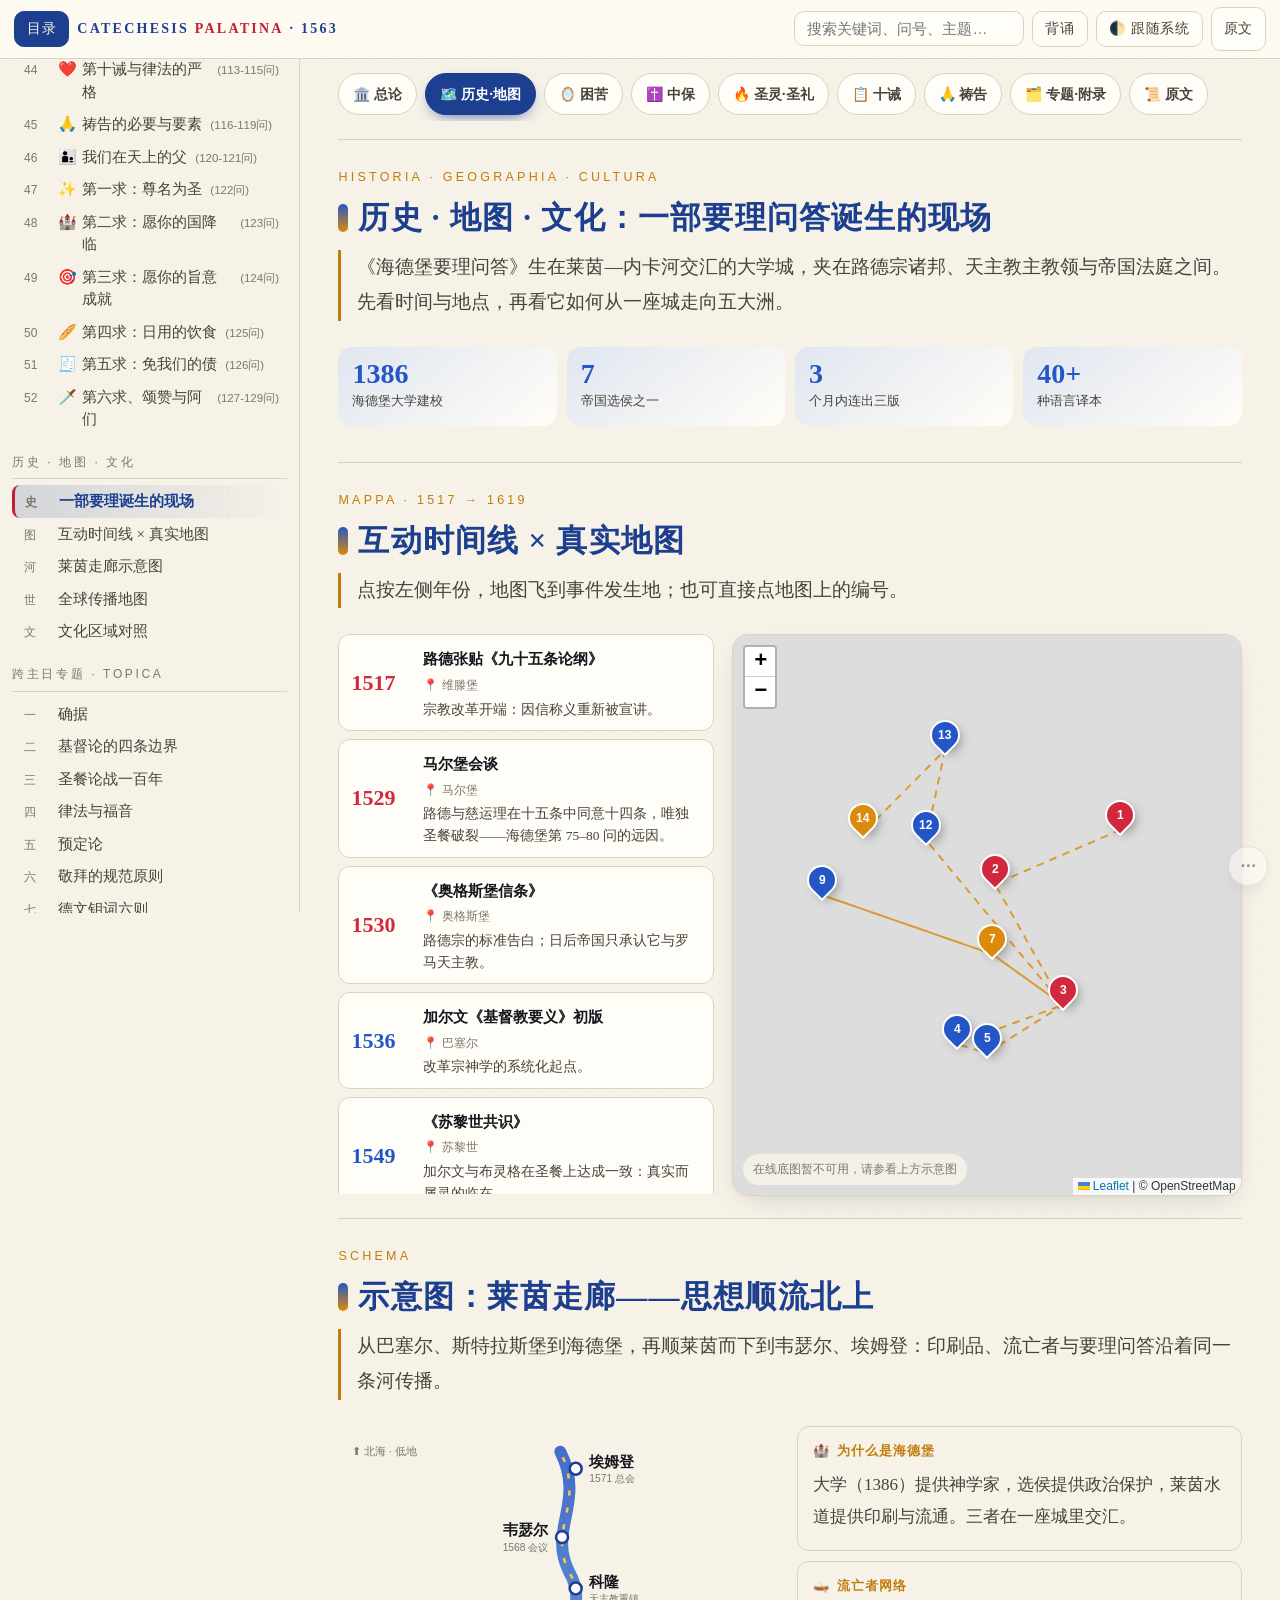
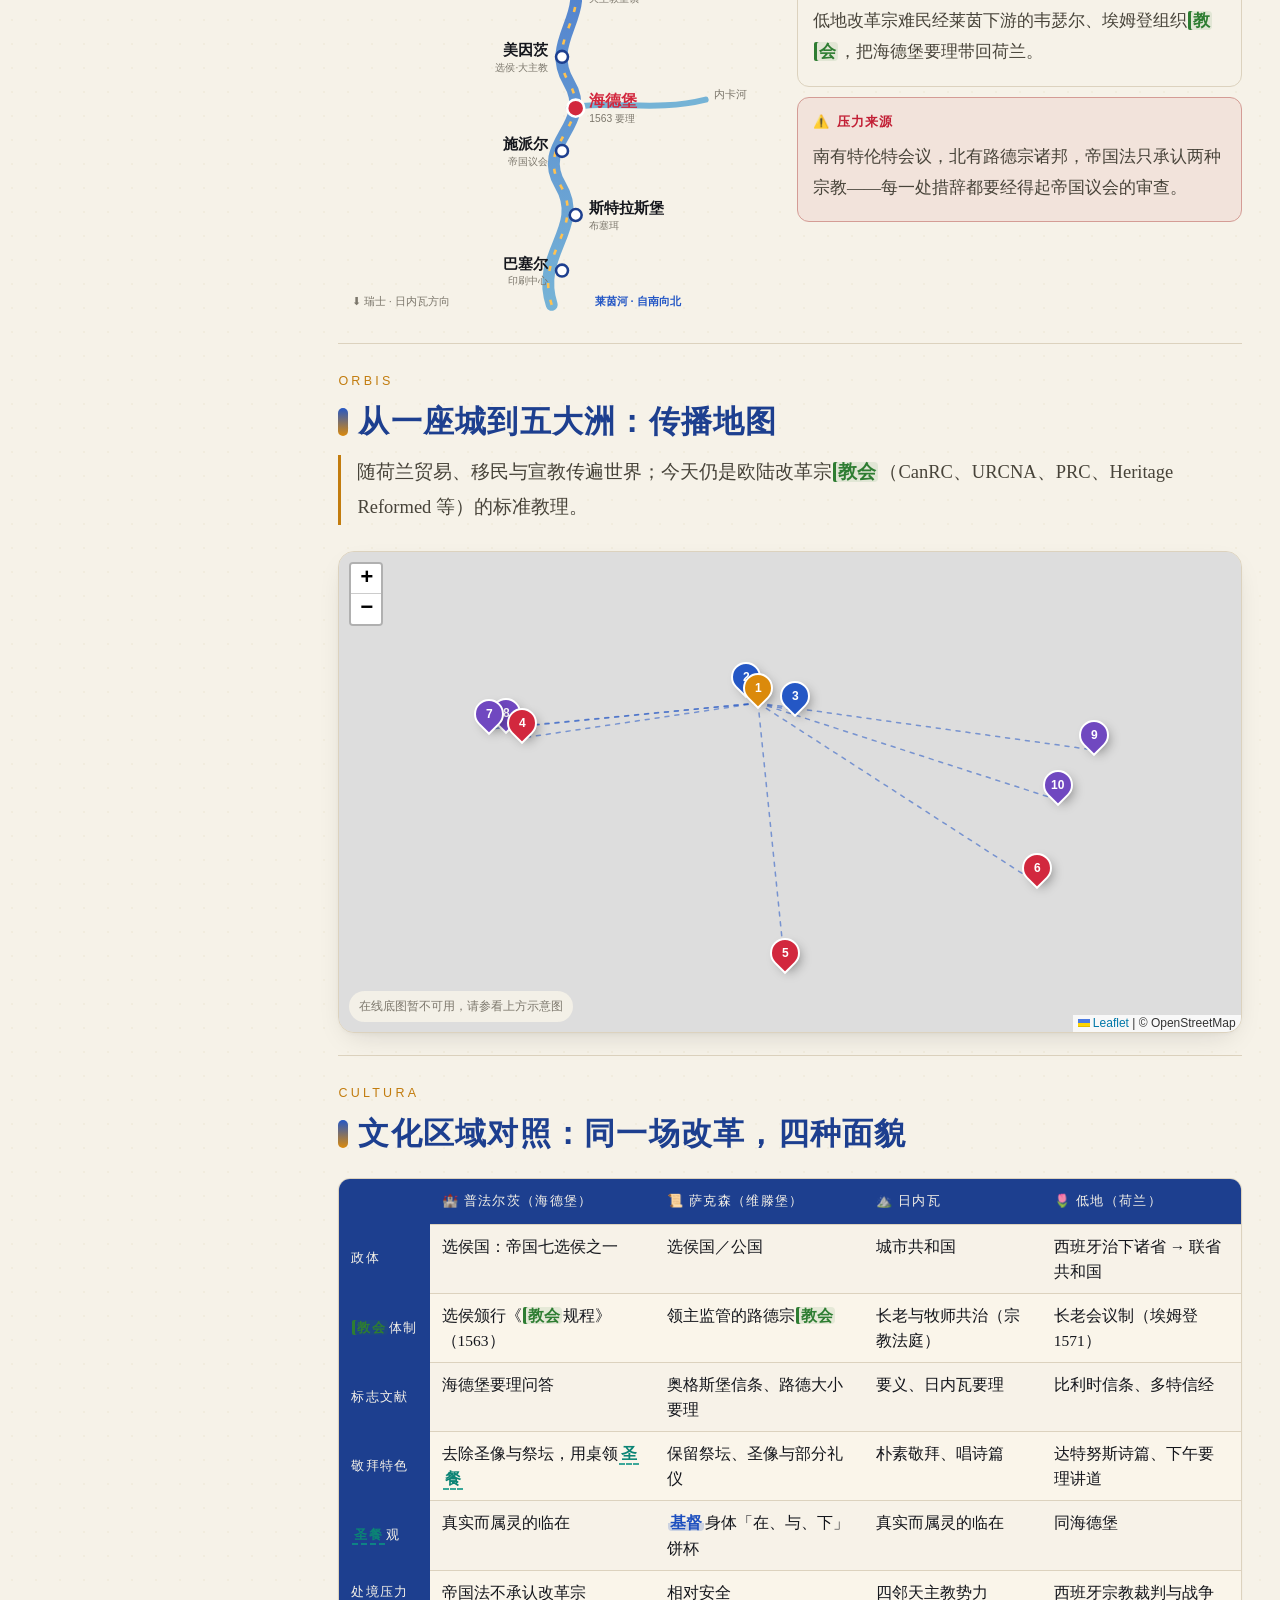
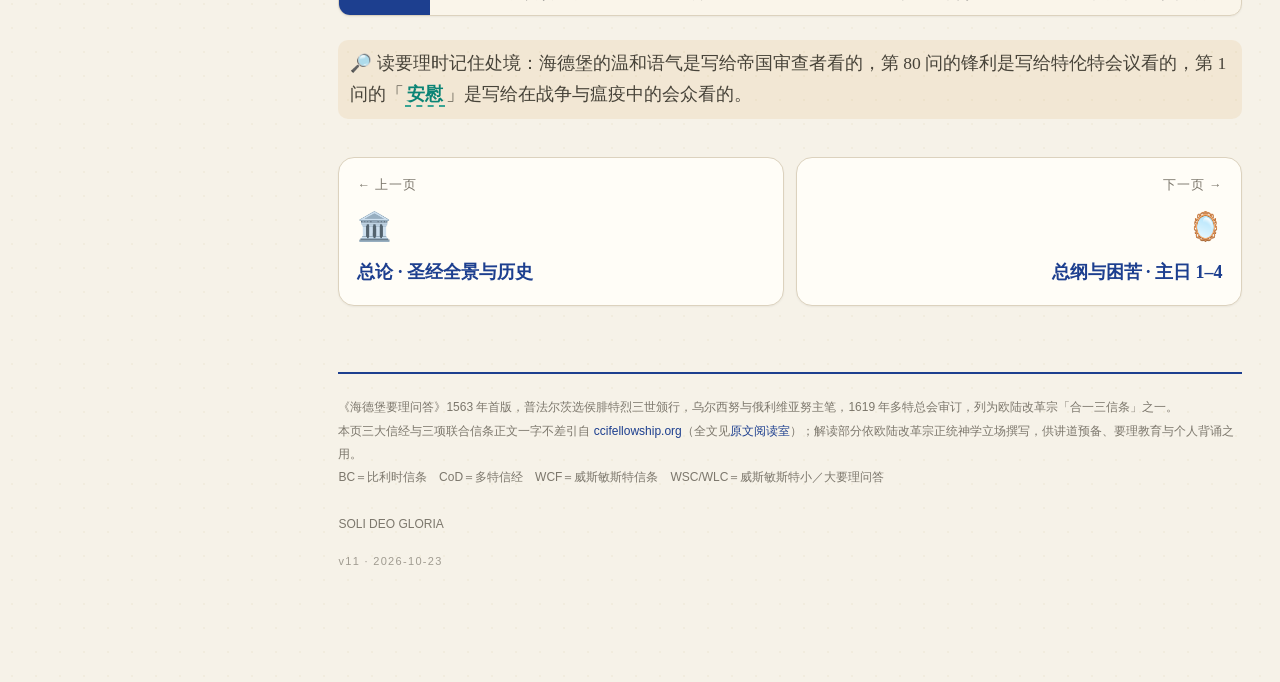
==== history.html @ bb49ae5a "v11: 历史·地图·文化页、内置 Leaflet 多源底图、8 种主题、目录拖宽、角落导航、亚他那修信经序号修复、删除打印 Co-Authored-By: Claude Opus 5.5 <nore" ====
<!DOCTYPE html><html lang="zh-Hans"><head><meta charset="utf-8"><meta name="viewport" content="width=device-width,initial-scale=1,viewport-fit=cover"><meta name="theme-color" content="#1F3864"><title>历史 · 地图 · 文化 · 海德堡要理问答 52 主日</title><meta name="description" content="海德堡要理问答 129 问 52 主日全景解读：时间线、救赎史故事线、圣经神学、圣约神学、三大普世信经与三项联合信条、地图、思维导图、流程图与背诵系统。"><link rel="icon" href="data:image/svg+xml,%3Csvg xmlns=%27http://www.w3.org/2000/svg%27 viewBox=%270 0 32 32%27%3E%3Crect width=%2732%27 height=%2732%27 fill=%27%231F3864%27/%3E%3Ctext x=%2716%27 y=%2723%27 font-size=%2720%27 text-anchor=%27middle%27 fill=%27%23F6F2E8%27%3EH%3C/text%3E%3C/svg%3E"><script>if("IntersectionObserver" in window)document.documentElement.classList.add("io")</script><link rel="stylesheet" href="assets/site.css"><script type="speculationrules">{"prerender": [{"where": {"href_matches": "/*"}, "eagerness": "moderate"}], "prefetch": [{"urls": ["index.html", "p1-misery.html", "p2-christ.html", "p3-spirit.html", "p4-law.html", "p5-prayer.html", "topics.html", "texts.html"], "eagerness": "eager"}]}</script></head><body><svg width="0" height="0" style="position:absolute" aria-hidden="true"><symbol id="i-book" viewBox="0 0 24 24" fill="none" stroke="currentColor" stroke-width="1.8" stroke-linecap="round" stroke-linejoin="round"><path d="M4 4h7a3 3 0 0 1 3 3v13a2 2 0 0 0-2-2H4z"/><path d="M20 4h-6a3 3 0 0 0-3 3v13a2 2 0 0 1 2-2h7z"/></symbol><symbol id="i-cross" viewBox="0 0 24 24" fill="none" stroke="currentColor" stroke-width="1.8" stroke-linecap="round" stroke-linejoin="round"><path d="M12 2v20M5 8h14"/></symbol><symbol id="i-core" viewBox="0 0 24 24" fill="none" stroke="currentColor" stroke-width="1.8" stroke-linecap="round" stroke-linejoin="round"><circle cx="12" cy="12" r="9"/><circle cx="12" cy="12" r="4"/><circle cx="12" cy="12" r="1" fill="currentColor"/></symbol><symbol id="i-flow" viewBox="0 0 24 24" fill="none" stroke="currentColor" stroke-width="1.8" stroke-linecap="round" stroke-linejoin="round"><path d="M5 12h14M13 6l6 6-6 6"/></symbol><symbol id="i-scroll" viewBox="0 0 24 24" fill="none" stroke="currentColor" stroke-width="1.8" stroke-linecap="round" stroke-linejoin="round"><path d="M8 3h11v15a3 3 0 0 1-3 3H6a3 3 0 0 1-3-3V6h5"/><path d="M8 3v13"/></symbol><symbol id="i-lang" viewBox="0 0 24 24" fill="none" stroke="currentColor" stroke-width="1.8" stroke-linecap="round" stroke-linejoin="round"><path d="M4 5h9M8.5 3v2M6 5c1 4 4 7 7 8M11 5c-1 4-4 7-7 8"/><path d="M14 21l4-9 4 9M15.5 18h5"/></symbol><symbol id="i-globe" viewBox="0 0 24 24" fill="none" stroke="currentColor" stroke-width="1.8" stroke-linecap="round" stroke-linejoin="round"><circle cx="12" cy="12" r="9"/><path d="M3 12h18M12 3a14 14 0 0 1 0 18M12 3a14 14 0 0 0 0 18"/></symbol><symbol id="i-brain" viewBox="0 0 24 24" fill="none" stroke="currentColor" stroke-width="1.8" stroke-linecap="round" stroke-linejoin="round"><path d="M9 4a3 3 0 0 0-3 3 3 3 0 0 0-2 5 3 3 0 0 0 2 5 3 3 0 0 0 3 3h1V4z"/><path d="M15 4a3 3 0 0 1 3 3 3 3 0 0 1 2 5 3 3 0 0 1-2 5 3 3 0 0 1-3 3h-1V4z"/></symbol><symbol id="i-arc" viewBox="0 0 24 24" fill="none" stroke="currentColor" stroke-width="1.8" stroke-linecap="round" stroke-linejoin="round"><path d="M3 18c4-12 14-12 18 0"/><circle cx="3" cy="18" r="1.5"/><circle cx="21" cy="18" r="1.5"/></symbol><symbol id="i-eye" viewBox="0 0 24 24" fill="none" stroke="currentColor" stroke-width="1.8" stroke-linecap="round" stroke-linejoin="round"><path d="M2 12s4-7 10-7 10 7 10 7-4 7-10 7S2 12 2 12z"/><circle cx="12" cy="12" r="3"/></symbol><symbol id="i-link" viewBox="0 0 24 24" fill="none" stroke="currentColor" stroke-width="1.8" stroke-linecap="round" stroke-linejoin="round"><path d="M10 14a4 4 0 0 0 6 0l3-3a4 4 0 0 0-6-6l-1 1"/><path d="M14 10a4 4 0 0 0-6 0l-3 3a4 4 0 0 0 6 6l1-1"/></symbol><symbol id="i-alert" viewBox="0 0 24 24" fill="none" stroke="currentColor" stroke-width="1.8" stroke-linecap="round" stroke-linejoin="round"><path d="M12 3l10 18H2z"/><path d="M12 10v5M12 18v.5"/></symbol><symbol id="i-key" viewBox="0 0 24 24" fill="none" stroke="currentColor" stroke-width="1.8" stroke-linecap="round" stroke-linejoin="round"><circle cx="8" cy="15" r="4"/><path d="M11 12l9-9M17 6l3 3"/></symbol><symbol id="i-map" viewBox="0 0 24 24" fill="none" stroke="currentColor" stroke-width="1.8" stroke-linecap="round" stroke-linejoin="round"><path d="M12 21s-7-6-7-12a7 7 0 0 1 14 0c0 6-7 12-7 12z"/><circle cx="12" cy="9" r="2.5"/></symbol><symbol id="i-clock" viewBox="0 0 24 24" fill="none" stroke="currentColor" stroke-width="1.8" stroke-linecap="round" stroke-linejoin="round"><circle cx="12" cy="12" r="9"/><path d="M12 7v5l3 2"/></symbol><symbol id="i-mic" viewBox="0 0 24 24" fill="none" stroke="currentColor" stroke-width="1.8" stroke-linecap="round" stroke-linejoin="round"><rect x="9" y="3" width="6" height="11" rx="3"/><path d="M5 11a7 7 0 0 0 14 0M12 18v3"/></symbol><symbol id="i-layers" viewBox="0 0 24 24" fill="none" stroke="currentColor" stroke-width="1.8" stroke-linecap="round" stroke-linejoin="round"><path d="M12 3l9 5-9 5-9-5z"/><path d="M3 13l9 5 9-5"/></symbol><symbol id="i-chev" viewBox="0 0 24 24" fill="none" stroke="currentColor" stroke-width="1.8" stroke-linecap="round" stroke-linejoin="round"><path d="M6 9l6 6 6-6"/></symbol></svg><div id="prog"></div><div class="topbar"><div class="tb"><button class="btn on" id="tocBtn" title="显示／隐藏目录">目录</button><div class="brand">CATECHESIS <b>PALATINA</b> · 1563</div><div class="sp"></div><div class="tbs"><input id="q" type="search" placeholder="搜索关键词、问号、主题…" aria-label="搜索"></div><button class="btn" id="drillBtn" title="遮盖答案，点按逐问自测">背诵</button><button class="btn" id="themeBtn" title="明／暗／跟随系统">主题</button><a class="btn" href="texts.html" title="信经与信条全文（ccifellowship.org 原文）">原文</a></div></div><div class="scrim"></div><div class="shell"><nav class="side"><div class="toc"><a class="toc-src" href="texts.html"><span class="no">原</span>原文阅读室（信经／信条全文）↗</a><div class="toc-h">总论 · PROLEGOMENA</div><a href="index.html#intro-why"><span class="emo">🏰</span><span class="no">I</span>为什么会有这本要理问答</a><a href="index.html#intro-frame"><span class="emo">🧭</span><span class="no">II</span>跳出框架看骨架</a><a href="index.html#intro-canon"><span class="emo">📜</span><span class="no">III</span>正典弧线与救赎史故事线</a><a href="index.html#bt-canon"><span class="emo">📖</span><span class="no">III·A</span>圣经神学：跟随故事</a><a href="index.html#bt-cov"><span class="emo">🤝</span><span class="no">III·B</span>圣约神学：全书的语法</a><a href="index.html#intro-compare"><span class="emo">🏛️</span><span class="no">IV</span>三大普世信经与三项联合信条</a><a href="index.html#creed-reader"><span class="emo">🎙️</span><span class="no">IV·A</span>信经背诵室（干净阅读版）</a><a href="index.html#forms-cmp"><span class="emo">⚖️</span><span class="no">IV·B</span>三项联合信条深度对比</a><a href="index.html#intro-method"><span class="emo">🔍</span><span class="no">V</span>释经进路：四层读法</a><a href="index.html#intro-map"><span class="emo">🗺️</span><span class="no">VI</span>改革宗欧洲：影响流向地图</a><a href="index.html#intro-text"><span class="emo">🖋️</span><span class="no">VII</span>文本、版本与要理讲道传统</a><a href="index.html#compass"><span class="emo">🧠</span><span class="no">VIII</span>思维导图与 52 主日罗盘</a><a href="index.html#flash"><span class="emo">🃏</span><span class="no">VIII·A</span>52 主日闪卡速记</a><div class="toc-h">总纲 · PROOEMIUM</div><a href="p1-misery.html#ld1" data-n="1"><span class="no">1</span><span class="emo">🕊️</span>唯一的安慰<span class="qr">(1-2问)</span></a><div class="toc-h">困苦 · MISERIA</div><a href="p1-misery.html#ld2" data-n="2"><span class="no">2</span><span class="emo">🪞</span>认识困苦的途径<span class="qr">(3-5问)</span></a><a href="p1-misery.html#ld3" data-n="3"><span class="no">3</span><span class="emo">🍎</span>创造、堕落与败坏<span class="qr">(6-8问)</span></a><a href="p1-misery.html#ld4" data-n="4"><span class="no">4</span><span class="emo">⚖️</span>神的公义与怜悯<span class="qr">(9-11问)</span></a><div class="toc-h">拯救 · LIBERATIO</div><a href="p2-christ.html#ld5" data-n="5"><span class="no">5</span><span class="emo">🌉</span>中保的必要与资格<span class="qr">(12-15问)</span></a><a href="p2-christ.html#ld6" data-n="6"><span class="no">6</span><span class="emo">👑</span>这中保是谁<span class="qr">(16-19问)</span></a><a href="p2-christ.html#ld7" data-n="7"><span class="no">7</span><span class="emo">🔑</span>真信心与使徒信经<span class="qr">(20-23问)</span></a><a href="p2-christ.html#ld8" data-n="8"><span class="no">8</span><span class="emo">🔺</span>三位一体<span class="qr">(24-25问)</span></a><a href="p2-christ.html#ld9" data-n="9"><span class="no">9</span><span class="emo">🌍</span>圣父与创造<span class="qr">(26问)</span></a><a href="p2-christ.html#ld10" data-n="10"><span class="no">10</span><span class="emo">🌧️</span>神的护理<span class="qr">(27-28问)</span></a><a href="p2-christ.html#ld11" data-n="11"><span class="no">11</span><span class="emo">✝️</span>耶稣这名<span class="qr">(29-30问)</span></a><a href="p2-christ.html#ld12" data-n="12"><span class="no">12</span><span class="emo">🫒</span>基督三职与信徒的受膏<span class="qr">(31-32问)</span></a><a href="p2-christ.html#ld13" data-n="13"><span class="no">13</span><span class="emo">👶</span>独生子与我们的主<span class="qr">(33-34问)</span></a><a href="p2-christ.html#ld14" data-n="14"><span class="no">14</span><span class="emo">🌟</span>道成肉身<span class="qr">(35-36问)</span></a><a href="p2-christ.html#ld15" data-n="15"><span class="no">15</span><span class="emo">🩸</span>受苦、彼拉多与十字架<span class="qr">(37-39问)</span></a><a href="p2-christ.html#ld16" data-n="16"><span class="no">16</span><span class="emo">⚰️</span>死、埋葬与降在阴间<span class="qr">(40-44问)</span></a><a href="p2-christ.html#ld17" data-n="17"><span class="no">17</span><span class="emo">🌅</span>复活<span class="qr">(45问)</span></a><a href="p2-christ.html#ld18" data-n="18"><span class="no">18</span><span class="emo">☁️</span>升天与「加尔文之外」<span class="qr">(46-49问)</span></a><a href="p2-christ.html#ld19" data-n="19"><span class="no">19</span><span class="emo">⚖️</span>坐在右边与再来审判<span class="qr">(50-52问)</span></a><a href="p3-spirit.html#ld20" data-n="20"><span class="no">20</span><span class="emo">🔥</span>圣灵<span class="qr">(53问)</span></a><a href="p3-spirit.html#ld21" data-n="21"><span class="no">21</span><span class="emo">⛪</span>教会、相通与赦罪<span class="qr">(54-56问)</span></a><a href="p3-spirit.html#ld22" data-n="22"><span class="no">22</span><span class="emo">🌱</span>身体复活与永生<span class="qr">(57-58问)</span></a><a href="p3-spirit.html#ld23" data-n="23"><span class="no">23</span><span class="emo">🧥</span>因信称义<span class="qr">(59-61问)</span></a><a href="p3-spirit.html#ld24" data-n="24"><span class="no">24</span><span class="emo">🍇</span>善行与功德<span class="qr">(62-64问)</span></a><a href="p3-spirit.html#ld25" data-n="25"><span class="no">25</span><span class="emo">📖</span>圣道、圣礼与信心的来源<span class="qr">(65-68问)</span></a><a href="p3-spirit.html#ld26" data-n="26"><span class="no">26</span><span class="emo">💧</span>洗礼<span class="qr">(69-71问)</span></a><a href="p3-spirit.html#ld27" data-n="27"><span class="no">27</span><span class="emo">👪</span>婴儿洗<span class="qr">(72-74问)</span></a><a href="p3-spirit.html#ld28" data-n="28"><span class="no">28</span><span class="emo">🍞</span>圣餐<span class="qr">(75-77问)</span></a><a href="p3-spirit.html#ld29" data-n="29"><span class="no">29</span><span class="emo">🍷</span>反变质说<span class="qr">(78-79问)</span></a><a href="p3-spirit.html#ld30" data-n="30"><span class="no">30</span><span class="emo">🚫</span>弥撒、圣餐的界限<span class="qr">(80-82问)</span></a><a href="p3-spirit.html#ld31" data-n="31"><span class="no">31</span><span class="emo">🗝️</span>天国的钥匙<span class="qr">(83-85问)</span></a><div class="toc-h">感恩 · GRATITUDO</div><a href="p4-law.html#ld32" data-n="32"><span class="no">32</span><span class="emo">🌳</span>我们为何仍要行善<span class="qr">(86-87问)</span></a><a href="p4-law.html#ld33" data-n="33"><span class="no">33</span><span class="emo">🔄</span>真悔改与善行的定义<span class="qr">(88-91问)</span></a><a href="p4-law.html#ld34" data-n="34"><span class="no">34</span><span class="emo">1️⃣</span>十诫与第一诫<span class="qr">(92-95问)</span></a><a href="p4-law.html#ld35" data-n="35"><span class="no">35</span><span class="emo">🖼️</span>第二诫：敬拜的方式<span class="qr">(96-98问)</span></a><a href="p4-law.html#ld36" data-n="36"><span class="no">36</span><span class="emo">🗣️</span>第三诫：神的名<span class="qr">(99-100问)</span></a><a href="p4-law.html#ld37" data-n="37"><span class="no">37</span><span class="emo">✋</span>合乎圣经的起誓<span class="qr">(101-102问)</span></a><a href="p4-law.html#ld38" data-n="38"><span class="no">38</span><span class="emo">🕯️</span>第四诫：安息日与主日<span class="qr">(103问)</span></a><a href="p4-law.html#ld39" data-n="39"><span class="no">39</span><span class="emo">👨‍👩‍👧</span>第五诫：权柄<span class="qr">(104问)</span></a><a href="p4-law.html#ld40" data-n="40"><span class="no">40</span><span class="emo">🛡️</span>第六诫：生命<span class="qr">(105-107问)</span></a><a href="p4-law.html#ld41" data-n="41"><span class="no">41</span><span class="emo">💍</span>第七诫：贞洁<span class="qr">(108-109问)</span></a><a href="p4-law.html#ld42" data-n="42"><span class="no">42</span><span class="emo">🤲</span>第八诫：财产<span class="qr">(110-111问)</span></a><a href="p4-law.html#ld43" data-n="43"><span class="no">43</span><span class="emo">🗨️</span>第九诫：真理<span class="qr">(112问)</span></a><a href="p4-law.html#ld44" data-n="44"><span class="no">44</span><span class="emo">❤️</span>第十诫与律法的严格<span class="qr">(113-115问)</span></a><a href="p5-prayer.html#ld45" data-n="45"><span class="no">45</span><span class="emo">🙏</span>祷告的必要与要素<span class="qr">(116-119问)</span></a><a href="p5-prayer.html#ld46" data-n="46"><span class="no">46</span><span class="emo">👨‍👦</span>我们在天上的父<span class="qr">(120-121问)</span></a><a href="p5-prayer.html#ld47" data-n="47"><span class="no">47</span><span class="emo">✨</span>第一求：尊名为圣<span class="qr">(122问)</span></a><a href="p5-prayer.html#ld48" data-n="48"><span class="no">48</span><span class="emo">🏰</span>第二求：愿你的国降临<span class="qr">(123问)</span></a><a href="p5-prayer.html#ld49" data-n="49"><span class="no">49</span><span class="emo">🎯</span>第三求：愿你的旨意成就<span class="qr">(124问)</span></a><a href="p5-prayer.html#ld50" data-n="50"><span class="no">50</span><span class="emo">🥖</span>第四求：日用的饮食<span class="qr">(125问)</span></a><a href="p5-prayer.html#ld51" data-n="51"><span class="no">51</span><span class="emo">🧾</span>第五求：免我们的债<span class="qr">(126问)</span></a><a href="p5-prayer.html#ld52" data-n="52"><span class="no">52</span><span class="emo">🗡️</span>第六求、颂赞与阿们<span class="qr">(127-129问)</span></a><div class="toc-h">历史 · 地图 · 文化</div><a href="#hist-intro"><span class="no">史</span>一部要理诞生的现场</a><a href="#hist-map"><span class="no">图</span>互动时间线 × 真实地图</a><a href="#hist-rhine"><span class="no">河</span>莱茵走廊示意图</a><a href="#hist-world"><span class="no">世</span>全球传播地图</a><a href="#hist-culture"><span class="no">文</span>文化区域对照</a><div class="toc-h">跨主日专题 · TOPICA</div><a href="topics.html#tp-assurance"><span class="no">一</span>确据</a><a href="topics.html#tp-chalcedon"><span class="no">二</span>基督论的四条边界</a><a href="topics.html#tp-supper"><span class="no">三</span>圣餐论战一百年</a><a href="topics.html#tp-lawgospel"><span class="no">四</span>律法与福音</a><a href="topics.html#tp-election"><span class="no">五</span>预定论</a><a href="topics.html#tp-worship"><span class="no">六</span>敬拜的规范原则</a><a href="topics.html#tp-german"><span class="no">七</span>德文钥词六则</a><div class="toc-h">结语 · CONCLUSIO</div><a href="topics.html#closure"><span class="emo">♾️</span><span class="no">·</span>三重闭环</a><div class="toc-h">附录 · APPENDIX</div><a href="topics.html#ap-munus"><span class="emo">👑</span><span class="no">A</span>基督三职</a><a href="topics.html#ap-ordo"><span class="emo">⛓️</span><span class="no">B</span>救恩次序与动态链</a><a href="topics.html#ap-sac"><span class="emo">🍞</span><span class="no">C</span>圣餐四立场</a><a href="topics.html#ap-dec"><span class="emo">📋</span><span class="no">D</span>十诫总表</a><a href="topics.html#ap-lp"><span class="emo">🙏</span><span class="no">E</span>主祷文六求</a><a href="topics.html#ap-keys"><span class="emo">🗝️</span><span class="no">F</span>教会纪律流程</a><a href="topics.html#ap-opp"><span class="emo">🛡️</span><span class="no">G</span>对手立场总表</a><a href="topics.html#ap-lex"><span class="emo">🔤</span><span class="no">H</span>原文钥词汇编</a><a href="topics.html#ap-index"><span class="emo">🗂️</span><span class="no">I</span>52 主日速查索引</a><a href="topics.html#ap-pair"><span class="emo">🔗</span><span class="no">J</span>成对记忆与人生处境</a><a href="topics.html#ap-memo"><span class="emo">💡</span><span class="no">K</span>背诵方案 · 口诀 · 数字锚点</a><a href="topics.html#ap-quiz"><span class="emo">✅</span><span class="no">L</span>32 题交互自测</a></div></nav><main class="main"><nav class="pstrip" aria-label="分页"><a href="index.html">🏛️ 总论</a><a href="history.html" class="cur" aria-current="page">🗺️ 历史·地图</a><a href="p1-misery.html">🪞 困苦</a><a href="p2-christ.html">✝️ 中保</a><a href="p3-spirit.html">🔥 圣灵·圣礼</a><a href="p4-law.html">📋 十诫</a><a href="p5-prayer.html">🙏 祷告</a><a href="topics.html">🗂️ 专题·附录</a><a href="texts.html">📜 原文</a></nav><div id="sNote" class="lead hidden"></div><section class="sec histsec" id="hist-intro"><div class="eyebrow">HISTORIA · GEOGRAPHIA · CULTURA</div><h2>历史 · 地图 · 文化：一部要理问答诞生的现场</h2><p class="lead">《海德堡要理问答》生在莱茵—内卡河交汇的大学城，夹在路德宗诸邦、天主教主教领与帝国法庭之间。先看时间与地点，再看它如何从一座城走向五大洲。</p><div class="hstats"><div><b>1386</b>海德堡大学建校</div><div><b>7</b>帝国选侯之一</div><div><b>3</b>个月内连出三版</div><div><b>40+</b>种语言译本</div></div></section><section class="sec histsec" id="hist-map"><div class="eyebrow">MAPPA · 1517 → 1619</div><h2>互动时间线 × 真实地图</h2><p class="lead">点按左侧年份，地图飞到事件发生地；也可直接点地图上的编号。</p><div class="hgrid"><div class="tlwrap"><button class="tl11 misery" data-i="0" type="button"><b>1517</b><span>路德张贴《九十五条论纲》</span><em>📍 维滕堡</em><p>宗教改革开端：因信称义重新被宣讲。</p></button><button class="tl11 misery" data-i="1" type="button"><b>1529</b><span>马尔堡会谈</span><em>📍 马尔堡</em><p>路德与慈运理在十五条中同意十四条，唯独圣餐破裂——海德堡第 75–80 问的远因。</p></button><button class="tl11 misery" data-i="2" type="button"><b>1530</b><span>《奥格斯堡信条》</span><em>📍 奥格斯堡</em><p>路德宗的标准告白；日后帝国只承认它与罗马天主教。</p></button><button class="tl11 deliver" data-i="3" type="button"><b>1536</b><span>加尔文《基督教要义》初版</span><em>📍 巴塞尔</em><p>改革宗神学的系统化起点。</p></button><button class="tl11 deliver" data-i="4" type="button"><b>1549</b><span>《苏黎世共识》</span><em>📍 苏黎世</em><p>加尔文与布灵格在圣餐上达成一致：真实而属灵的临在。</p></button><button class="tl11 misery" data-i="5" type="button"><b>1555</b><span>奥格斯堡和约</span><em>📍 奥格斯堡</em><p>「教随国定」：改革宗不在受保护之列，海德堡的处境由此紧张。</p></button><button class="tl11 gratitude" data-i="6" type="button"><b>1559</b><span>腓特烈三世继任选侯</span><em>📍 海德堡</em><p>普法尔茨选侯国转向改革宗。</p></button><button class="tl11 misery" data-i="7" type="button"><b>1560</b><span>海德堡圣餐之争</span><em>📍 海德堡</em><p>赫斯胡斯与克莱布茨在祭坛前争夺圣杯；选侯决心编一部统一的要理。</p></button><button class="tl11 deliver" data-i="8" type="button"><b>1561</b><span>《比利时信条》</span><em>📍 图尔奈</em><p>德·布雷投书城堡墙内，向西班牙王证明改革宗信徒不是叛民。</p></button><button class="tl11 gratitude" data-i="9" type="button"><b>1563</b><span>《海德堡要理问答》出版</span><em>📍 海德堡</em><p>乌尔西努与俄利维亚努主笔；同年三版，第三版加入第 80 问全文。</p></button><button class="tl11 gratitude" data-i="10" type="button"><b>1566</b><span>帝国议会上的辩护</span><em>📍 奥格斯堡</em><p>腓特烈三世以圣经为本为要理辩护，未被定罪。</p></button><button class="tl11 deliver" data-i="11" type="button"><b>1568</b><span>韦瑟尔会议</span><em>📍 韦瑟尔</em><p>流亡中的低地改革宗规划教会秩序，采用海德堡要理。</p></button><button class="tl11 deliver" data-i="12" type="button"><b>1571</b><span>埃姆登总会</span><em>📍 埃姆登</em><p>低地改革宗的「母会」：长老会议体制成形。</p></button><button class="tl11 gratitude" data-i="13" type="button"><b>1618</b><span>多特总会（1618–19）</span><em>📍 多特勒支</em><p>审订海德堡与比利时信条，制定多特信经——合一三信条完成。</p></button></div><div class="mapbox"><div id="mapEU" class="lmap" aria-label="宗教改革欧洲地图"></div><div class="mapnote" id="mapEUnote">地图加载中…</div></div></div><script type="application/json" id="evData">[{"y": 1517, "p": "维滕堡", "la": 51.866, "lo": 12.646, "t": "路德张贴《九十五条论纲》", "x": "宗教改革开端：因信称义重新被宣讲。", "c": "misery"}, {"y": 1529, "p": "马尔堡", "la": 50.81, "lo": 8.771, "t": "马尔堡会谈", "x": "路德与慈运理在十五条中同意十四条，唯独圣餐破裂——海德堡第 75–80 问的远因。", "c": "misery"}, {"y": 1530, "p": "奥格斯堡", "la": 48.371, "lo": 10.898, "t": "《奥格斯堡信条》", "x": "路德宗的标准告白；日后帝国只承认它与罗马天主教。", "c": "misery"}, {"y": 1536, "p": "巴塞尔", "la": 47.559, "lo": 7.588, "t": "加尔文《基督教要义》初版", "x": "改革宗神学的系统化起点。", "c": "deliver"}, {"y": 1549, "p": "苏黎世", "la": 47.377, "lo": 8.54, "t": "《苏黎世共识》", "x": "加尔文与布灵格在圣餐上达成一致：真实而属灵的临在。", "c": "deliver"}, {"y": 1555, "p": "奥格斯堡", "la": 48.371, "lo": 10.898, "t": "奥格斯堡和约", "x": "「教随国定」：改革宗不在受保护之列，海德堡的处境由此紧张。", "c": "misery"}, {"y": 1559, "p": "海德堡", "la": 49.41, "lo": 8.694, "t": "腓特烈三世继任选侯", "x": "普法尔茨选侯国转向改革宗。", "c": "gratitude"}, {"y": 1560, "p": "海德堡", "la": 49.41, "lo": 8.694, "t": "海德堡圣餐之争", "x": "赫斯胡斯与克莱布茨在祭坛前争夺圣杯；选侯决心编一部统一的要理。", "c": "misery"}, {"y": 1561, "p": "图尔奈", "la": 50.606, "lo": 3.389, "t": "《比利时信条》", "x": "德·布雷投书城堡墙内，向西班牙王证明改革宗信徒不是叛民。", "c": "deliver"}, {"y": 1563, "p": "海德堡", "la": 49.41, "lo": 8.694, "t": "《海德堡要理问答》出版", "x": "乌尔西努与俄利维亚努主笔；同年三版，第三版加入第 80 问全文。", "c": "gratitude"}, {"y": 1566, "p": "奥格斯堡", "la": 48.371, "lo": 10.898, "t": "帝国议会上的辩护", "x": "腓特烈三世以圣经为本为要理辩护，未被定罪。", "c": "gratitude"}, {"y": 1568, "p": "韦瑟尔", "la": 51.663, "lo": 6.617, "t": "韦瑟尔会议", "x": "流亡中的低地改革宗规划教会秩序，采用海德堡要理。", "c": "deliver"}, {"y": 1571, "p": "埃姆登", "la": 53.367, "lo": 7.206, "t": "埃姆登总会", "x": "低地改革宗的「母会」：长老会议体制成形。", "c": "deliver"}, {"y": 1618, "p": "多特勒支", "la": 51.813, "lo": 4.673, "t": "多特总会（1618–19）", "x": "审订海德堡与比利时信条，制定多特信经——合一三信条完成。", "c": "gratitude"}]</script></section><section class="sec histsec" id="hist-rhine"><div class="eyebrow">SCHEMA</div><h2>示意图：莱茵走廊——思想顺流北上</h2><p class="lead">从巴塞尔、斯特拉斯堡到海德堡，再顺莱茵而下到韦瑟尔、埃姆登：印刷品、流亡者与要理问答沿着同一条河传播。</p><div class="rhwrap"><div class="zbox"><svg viewBox="0 0 520 580" class="svg7 rhine" role="img" aria-label="莱茵河走廊示意图"><defs><linearGradient id="rv" x1="0" y1="1" x2="0" y2="0"><stop offset="0" stop-color="#5FA8D3"/><stop offset="1" stop-color="#2457C5"/></linearGradient></defs><path class="river" d="M250 560 C230 500 290 470 260 420 C230 370 300 350 270 300 C240 250 300 220 270 170 C245 120 290 90 260 30" stroke="url(#rv)"/><path class="river small" d="M270 330 C320 320 370 335 430 320"/><text class="rl7" x="440" y="318">内卡河</text><text class="rl7 big" x="300" y="560">莱茵河 · 自南向北</text><path class="idea" d="M250 560 C230 500 290 470 260 420 C230 370 300 350 270 300 C240 250 300 220 270 170 C245 120 290 90 260 30"/><g class="rc" style="--i:0"><circle cx="262" cy="520" r="7"/><text class="rn" x="246" y="518" text-anchor="end">巴塞尔</text><text class="rs" x="246" y="536" text-anchor="end">印刷中心</text></g><g class="rc" style="--i:1"><circle cx="278" cy="455" r="7"/><text class="rn" x="294" y="453">斯特拉斯堡</text><text class="rs" x="294" y="471">布塞珥</text></g><g class="rc" style="--i:2"><circle cx="262" cy="380" r="7"/><text class="rn" x="246" y="378" text-anchor="end">施派尔</text><text class="rs" x="246" y="396" text-anchor="end">帝国议会</text></g><g class="rc key" style="--i:3"><circle cx="278" cy="330" r="10"/><text class="rn" x="294" y="328">海德堡</text><text class="rs" x="294" y="346">1563 要理</text></g><g class="rc" style="--i:4"><circle cx="262" cy="270" r="7"/><text class="rn" x="246" y="268" text-anchor="end">美因茨</text><text class="rs" x="246" y="286" text-anchor="end">选侯·大主教</text></g><g class="rc" style="--i:5"><circle cx="278" cy="190" r="7"/><text class="rn" x="294" y="188">科隆</text><text class="rs" x="294" y="206">天主教重镇</text></g><g class="rc" style="--i:6"><circle cx="262" cy="130" r="7"/><text class="rn" x="246" y="128" text-anchor="end">韦瑟尔</text><text class="rs" x="246" y="146" text-anchor="end">1568 会议</text></g><g class="rc" style="--i:7"><circle cx="278" cy="50" r="7"/><text class="rn" x="294" y="48">埃姆登</text><text class="rs" x="294" y="66">1571 总会</text></g><text class="rl7" x="16" y="34">⬆ 北海 · 低地</text><text class="rl7" x="16" y="560">⬇ 瑞士 · 日内瓦方向</text></svg><button class="zbtn" type="button">⤢ 放大</button></div><div class="rhnote"><div class="tile"><div class="tl">🏰<span>为什么是海德堡</span></div><p>大学（1386）提供神学家，选侯提供政治保护，莱茵水道提供印刷与流通。三者在一座城里交汇。</p></div><div class="tile"><div class="tl">🛶<span>流亡者网络</span></div><p>低地改革宗难民经莱茵下游的韦瑟尔、埃姆登组织<mark class="mk mk-cov">教会</mark>，把海德堡要理带回荷兰。</p></div><div class="tile t-warn"><div class="tl">⚠️<span>压力来源</span></div><p>南有特伦特会议，北有路德宗诸邦，帝国法只承认两种宗教——每一处措辞都要经得起帝国议会的审查。</p></div></div></div></section><section class="sec histsec" id="hist-world"><div class="eyebrow">ORBIS</div><h2>从一座城到五大洲：传播地图</h2><p class="lead">随荷兰贸易、移民与宣教传遍世界；今天仍是欧陆改革宗<mark class="mk mk-cov">教会</mark>（CanRC、URCNA、PRC、Heritage Reformed 等）的标准教理。</p><div class="mapbox wide"><div id="mapWorld" class="lmap" aria-label="海德堡要理问答全球传播地图"></div><div class="mapnote" id="mapWorldnote"></div></div><script type="application/json" id="wdData">[{"p": "海德堡", "la": 49.41, "lo": 8.69, "t": "1563 诞生", "c": "gratitude"}, {"p": "多特勒支 · 荷兰", "la": 51.81, "lo": 4.67, "t": "1619 定为合一三信条之一", "c": "deliver"}, {"p": "德布勒森 · 匈牙利", "la": 47.53, "lo": 21.63, "t": "匈牙利改革宗沿用至今", "c": "deliver"}, {"p": "纽约（新阿姆斯特丹）", "la": 40.71, "lo": -74.01, "t": "1628 荷兰改革宗会众", "c": "misery"}, {"p": "开普敦 · 南非", "la": -33.92, "lo": 18.42, "t": "荷兰东印度公司时代传入", "c": "misery"}, {"p": "雅加达（巴达维亚）", "la": -6.21, "lo": 106.85, "t": "荷兰东印度公司时代传入", "c": "misery"}, {"p": "大急流城 · 美国", "la": 42.96, "lo": -85.67, "t": "基督教改革宗教会（CRC）", "c": "prologue"}, {"p": "安大略 · 加拿大", "la": 43.33, "lo": -79.8, "t": "加拿大改革宗教会（CanRC）、URCNA", "c": "prologue"}, {"p": "首尔 · 韩国", "la": 37.57, "lo": 126.98, "t": "改革宗神学院与教会使用", "c": "prologue"}, {"p": "香港 · 华语教会", "la": 22.32, "lo": 114.17, "t": "中文译本：华人改革宗教会教导", "c": "prologue"}]</script></section><section class="sec histsec" id="hist-culture"><div class="eyebrow">CULTURA</div><h2>文化区域对照：同一场改革，四种面貌</h2><div class="tw"><table class="cult"><thead><tr><th></th><th>🏰 普法尔茨（海德堡）</th><th>📜 萨克森（维滕堡）</th><th>⛰️ 日内瓦</th><th>🌷 低地（荷兰）</th></tr></thead><tbody><tr><th>政体</th><td>选侯国：帝国七选侯之一</td><td>选侯国／公国</td><td>城市共和国</td><td>西班牙治下诸省 → 联省共和国</td></tr><tr><th><mark class="mk mk-cov">教会</mark>体制</th><td>选侯颁行《<mark class="mk mk-cov">教会</mark>规程》（1563）</td><td>领主监管的路德宗<mark class="mk mk-cov">教会</mark></td><td>长老与牧师共治（宗教法庭）</td><td>长老会议制（埃姆登 1571）</td></tr><tr><th>标志文献</th><td>海德堡要理问答</td><td>奥格斯堡信条、路德大小要理</td><td>要义、日内瓦要理</td><td>比利时信条、多特信经</td></tr><tr><th>敬拜特色</th><td>去除圣像与祭坛，用桌领<mark class="mk mk-spi">圣餐</mark></td><td>保留祭坛、圣像与部分礼仪</td><td>朴素敬拜、唱诗篇</td><td>达特努斯诗篇、下午要理讲道</td></tr><tr><th><mark class="mk mk-spi">圣餐</mark>观</th><td>真实而属灵的临在</td><td><mark class="mk mk-chr">基督</mark>身体「在、与、下」饼杯</td><td>真实而属灵的临在</td><td>同海德堡</td></tr><tr><th>处境压力</th><td>帝国法不承认改革宗</td><td>相对安全</td><td>四邻天主教势力</td><td>西班牙宗教裁判与战争</td></tr></tbody></table></div><p class="fnote7">🔎 读要理时记住处境：海德堡的温和语气是写给帝国审查者看的，第 80 问的锋利是写给特伦特会议看的，第 1 问的「<mark class="mk mk-spi">安慰</mark>」是写给在战争与瘟疫中的会众看的。</p></section><nav class="pnav"><a class="pv" href="index.html"><small>← 上一页</small><span>🏛️</span><b>总论 · 圣经全景与历史</b></a><a class="nx" href="p1-misery.html"><small>下一页 →</small><span>🪞</span><b>总纲与困苦 · 主日 1–4</b></a></nav><div class="foot">《海德堡要理问答》1563 年首版，普法尔茨选侯腓特烈三世颁行，乌尔西努与俄利维亚努主笔，1619 年多特总会审订，列为欧陆改革宗「合一三信条」之一。<br>本页三大信经与三项联合信条正文一字不差引自 <a href="https://ccifellowship.org">ccifellowship.org</a>（全文见<a href="texts.html">原文阅读室</a>）；解读部分依欧陆改革宗正统神学立场撰写，供讲道预备、要理教育与个人背诵之用。<br>BC＝比利时信条　CoD＝多特信经　WCF＝威斯敏斯特信条　WSC/WLC＝威斯敏斯特小／大要理问答<br><br>SOLI DEO GLORIA<span class="vstamp">v11 · 2026-10-23</span></div></main></div><button id="tocOpen">目录</button><button id="toTop" aria-label="回到顶部">↑</button><div class="fab" id="fab"><div class="fset"><a href="index.html" data-tip="主页" aria-label="主页">⌂</a><button type="button" data-f="back" data-tip="返回" aria-label="返回">←</button><button type="button" data-f="fwd" data-tip="前进" aria-label="前进">→</button><button type="button" data-f="top" data-tip="到顶部" aria-label="到顶部">⤒</button><button type="button" data-f="bot" data-tip="到底部" aria-label="到底部">⤓</button></div><button type="button" class="fmain" data-f="tog" data-tip="导航" aria-label="展开导航">⋯</button></div><script src="assets/site.js" defer></script></body></html>
---- assets/site.css ----
:root{
  --paper:#F6F2E8;--paper-2:#FFFDF7;--paper-3:#F0EADC;--rule:#DCD2BE;
  --ink:#14161C;--ink-2:#474339;--muted:#7C776C;
  --royal:#1F3864;--rubric:#9B1B1E;--brass:#A07622;--teal:#1E5F5B;--plum:#5B3A6E;
  --misery:#9B1B1E;--deliver:#1F3864;--gratitude:#A07622;--prologue:#4A4740;
  --sh:0 1px 2px rgba(20,22,28,.05);
  --serif:"Songti SC","Noto Serif CJK SC","Noto Serif SC","Source Han Serif SC",
    "PingFang SC","Microsoft YaHei",Georgia,serif;
  --disp:"Optima","Songti SC","Noto Serif CJK SC","STZhongsong","Microsoft YaHei",Georgia,serif;
  --sans:-apple-system,BlinkMacSystemFont,"PingFang SC","Hiragino Sans GB",
    "Microsoft YaHei","Helvetica Neue",Arial,sans-serif;
  --mono:"SF Mono",Menlo,Consolas,monospace;
}
:root[data-theme="dark"],:root[data-theme="starry"]{
  --paper:#13151B;--paper-2:#1A1D25;--paper-3:#20242E;--rule:#333A47;
  --ink:#E9E4D8;--ink-2:#BDB7A8;--muted:#8B8577;
  --royal:#8FB4EA;--rubric:#E58E90;--brass:#D6B368;--teal:#6FC4BC;--plum:#B99AD1;
  --misery:#E58E90;--deliver:#8FB4EA;--gratitude:#D6B368;--prologue:#9A958A;
  --sh:0 1px 2px rgba(0,0,0,.4);
}
@media (prefers-color-scheme:dark){
  :root:not([data-theme]){
    --paper:#13151B;--paper-2:#1A1D25;--paper-3:#20242E;--rule:#333A47;
    --ink:#E9E4D8;--ink-2:#BDB7A8;--muted:#8B8577;
    --royal:#8FB4EA;--rubric:#E58E90;--brass:#D6B368;--teal:#6FC4BC;--plum:#B99AD1;
    --misery:#E58E90;--deliver:#8FB4EA;--gratitude:#D6B368;--prologue:#9A958A;
    --sh:0 1px 2px rgba(0,0,0,.4);
  }
}
*{box-sizing:border-box}
html{-webkit-text-size-adjust:100%;scroll-behavior:smooth}
body{margin:0;background:var(--paper);color:var(--ink);font-family:var(--serif);
  font-size:17px;line-height:1.86;overflow-x:hidden;
  background-image:radial-gradient(rgba(160,118,34,.05) 1px,transparent 1px);
  background-size:24px 24px}
a{color:var(--royal);text-decoration:none}
a:hover{text-decoration:underline}
:focus-visible{outline:2px solid var(--brass);outline-offset:2px}
strong,b{color:var(--royal)}
::selection{background:rgba(160,118,34,.25)}

/* progress */
#prog{position:fixed;top:0;left:0;height:2px;background:var(--rubric);z-index:90;width:0}

/* topbar */
.topbar{position:sticky;top:0;z-index:60;background:color-mix(in srgb,var(--paper) 93%,transparent);
  backdrop-filter:saturate(1.3) blur(10px);border-bottom:1px solid var(--rule)}
.tb{max-width:1560px;margin:0 auto;display:flex;align-items:center;gap:8px;padding:7px 14px;flex-wrap:wrap}
.brand{font-family:var(--disp);font-size:13px;letter-spacing:.16em;color:var(--royal);
  white-space:nowrap;font-weight:600}
.brand b{color:var(--rubric)}
.sp{flex:1}
.tbs{flex:0 1 230px;min-width:0}
.tbs input{width:100%;font-family:var(--sans);font-size:13px;padding:7px 10px;
  border:1px solid var(--rule);background:var(--paper-2);color:var(--ink);border-radius:3px}
.btn{font-family:var(--sans);font-size:12px;letter-spacing:.05em;padding:7px 10px;
  border:1px solid var(--rule);background:var(--paper-2);color:var(--ink-2);
  cursor:pointer;border-radius:3px;white-space:nowrap;transition:.15s}
.btn:hover{border-color:var(--brass);color:var(--ink)}
.btn.on{background:var(--royal);border-color:var(--royal);color:var(--paper)}


/* layout + collapsible toc */
.shell{max-width:1560px;margin:0 auto;display:grid;grid-template-columns:300px minmax(0,1fr);
  transition:grid-template-columns .22s ease}
.shell.hid{grid-template-columns:0 minmax(0,1fr)}
.shell.hid .side{opacity:0;pointer-events:none;overflow:hidden;padding:0;border-right:0;width:0}
.side{position:sticky;top:46px;height:calc(100vh - 46px);overflow-y:auto;
  border-right:1px solid var(--rule);padding:16px 12px 70px;scrollbar-width:thin;
  transition:opacity .18s}
.side::-webkit-scrollbar{width:6px}
.side::-webkit-scrollbar-thumb{background:var(--rule);border-radius:3px}
.toc-h{font-family:var(--sans);font-size:10px;letter-spacing:.22em;color:var(--muted);
  margin:15px 0 6px;padding-bottom:5px;border-bottom:1px solid var(--rule)}
.toc-h:first-child{margin-top:0}
.toc a{display:block;font-size:13.7px;line-height:1.45;padding:4px 7px 4px 9px;color:var(--ink-2);
  border-left:2px solid transparent;border-radius:0 2px 2px 0}
.toc a:hover{background:rgba(160,118,34,.09);text-decoration:none;color:var(--ink)}
.toc a.active{border-left-color:var(--rubric);color:var(--royal);background:rgba(31,56,100,.07);
  font-weight:600}
.toc a .no{font-family:var(--sans);font-size:10.5px;color:var(--muted);display:inline-block;min-width:2.5em}
.toc a.done .no::after{content:"✓";color:var(--brass);margin-left:2px}
#tocOpen{position:fixed;left:0;top:96px;z-index:58;display:none;writing-mode:vertical-rl;
  padding:12px 5px;border:1px solid var(--rule);border-left:0;background:var(--paper-2);
  color:var(--royal);cursor:pointer;font-family:var(--sans);font-size:12px;letter-spacing:.2em;
  border-radius:0 4px 4px 0}
.shell.hid ~ #tocOpen{display:block}
.main{padding:0 34px 110px;min-width:0}

/* hero */
.hero{padding:62px 0 38px;border-bottom:2px solid var(--royal)}
.hero .lat{font-family:var(--disp);letter-spacing:.42em;font-size:11.5px;color:var(--brass)}
.hero h1{font-family:var(--disp);font-size:clamp(34px,6.4vw,62px);margin:14px 0 4px;
  letter-spacing:.08em;line-height:1.08;color:var(--royal);font-weight:700}
.hero .zh{font-size:clamp(14px,2.3vw,18px);color:var(--ink-2);letter-spacing:.12em}
.hero .rl{width:66px;height:3px;background:var(--rubric);margin:22px 0}
.hero .ld{max-width:46em;font-size:17.5px;color:var(--ink-2)}
.hero .stats{display:flex;flex-wrap:wrap;gap:12px 28px;margin-top:26px;
  font-family:var(--sans);font-size:10.5px;letter-spacing:.14em;color:var(--muted)}
.hero .stats b{display:block;font-family:var(--disp);font-size:27px;color:var(--rubric);line-height:1.15}

/* sections */
section{scroll-margin-top:62px}
.sec{padding:42px 0 6px;border-top:1px solid var(--rule);margin-top:34px}
.eyebrow{font-family:var(--sans);font-size:10px;letter-spacing:.26em;color:var(--brass);margin-bottom:8px}
.sec h2{font-family:var(--disp);font-size:clamp(22px,3.4vw,31px);margin:0 0 12px;
  color:var(--royal);letter-spacing:.04em;line-height:1.3}
.lead{font-size:17.5px;color:var(--ink-2);max-width:47em;border-left:3px solid var(--brass);
  padding-left:16px;margin:0 0 26px}
.blk{margin:0 0 22px;max-width:51em}
.blk h3{font-family:var(--sans);font-size:13.5px;letter-spacing:.04em;color:var(--rubric);
  margin:0 0 5px;font-weight:600}
.blk p{margin:0}

/* figures */
figure{margin:28px 0;border:1px solid var(--rule);background:var(--paper-2);padding:18px;
  box-shadow:var(--sh);border-radius:3px}
figcaption{font-family:var(--sans);font-size:10.5px;letter-spacing:.16em;color:var(--muted);
  margin-bottom:15px;padding-bottom:7px;border-bottom:1px solid var(--rule);line-height:1.7}
.fnote{margin:14px 0 0;font-size:14px;color:var(--muted);line-height:1.75}
.svgfig{width:100%;height:auto;display:block;overflow:visible}

.fscroll{overflow-x:auto;overflow-y:hidden;-webkit-overflow-scrolling:touch}
.fscroll::-webkit-scrollbar{height:6px}
.fscroll::-webkit-scrollbar-thumb{background:var(--rule);border-radius:3px}

/* svg common */
.grat{stroke:var(--rule);stroke-width:.7;stroke-dasharray:2 4}
.grat-l{fill:var(--muted);font-size:9px;font-family:var(--sans)}
.region{fill:rgba(31,56,100,.05);stroke:var(--rule);stroke-width:1;stroke-dasharray:5 4}
.region-l{fill:var(--muted);font-size:11px;font-family:var(--sans);letter-spacing:.18em}
.flow{fill:none;stroke:var(--brass);stroke-width:1.6;stroke-dasharray:7 6;opacity:.85}
.in .flow{animation:march 2.4s linear infinite}
.flow-l{fill:var(--ink-2);font-size:10.5px;font-family:var(--sans)}
.node{fill:var(--paper-2);stroke:var(--royal);stroke-width:2}
.node-big{stroke-width:2.5}
.node-key{fill:var(--rubric);stroke:var(--rubric)}
.pulse{fill:none;stroke:var(--rubric);stroke-width:2;opacity:0}
.in .pulse{animation:pulse 2.6s ease-out infinite}
.city{fill:var(--ink);font-size:13px;font-family:var(--serif);font-weight:600;
  paint-order:stroke;stroke:var(--paper-2);stroke-width:3.5px;stroke-linejoin:round}
.city-n{fill:var(--muted);font-size:10px;font-family:var(--sans);
  paint-order:stroke;stroke:var(--paper-2);stroke-width:3px}
.axis{stroke:var(--rule);stroke-width:1}
.axis-l{fill:var(--muted);font-size:11px;font-family:var(--sans);letter-spacing:.14em}
.cbox{fill:var(--paper-3);stroke:var(--rule);stroke-width:1}
.cbox.c0{fill:rgba(91,58,110,.12);stroke:var(--plum)}
.cbox.c1{fill:rgba(155,27,30,.09);stroke:var(--rubric)}
.cbox.c2{fill:rgba(31,56,100,.09);stroke:var(--royal)}
.cbox.c3{fill:rgba(160,118,34,.09);stroke:var(--brass)}
.cbox.c4{fill:rgba(30,95,91,.10);stroke:var(--teal)}
.cbox-t{fill:var(--ink);font-size:14.5px;font-weight:600;font-family:var(--serif)}
.cbox-s{fill:var(--muted);font-size:11.5px;font-family:var(--sans)}
.carrow{fill:none;stroke:var(--brass);stroke-width:1.6;marker-end:none}
.carrow.dash{stroke-dasharray:6 5}
.in .carrow.dash{animation:march 2.6s linear infinite}
.clab{fill:var(--ink-2);font-size:12.5px;font-family:var(--sans)}
.clab.mid{fill:var(--muted)}
.seg-m{fill:var(--misery);opacity:.86}.seg-d{fill:var(--deliver);opacity:.86}
.seg-g{fill:var(--gratitude);opacity:.86}
.seg-t{fill:var(--paper);font-size:14px;font-family:var(--disp);letter-spacing:.1em}
.seg-s{fill:var(--paper);font-size:11px;font-family:var(--sans);opacity:.85}
.seg-p{fill:var(--ink-2);font-size:12px;font-family:var(--sans)}
.fl{stroke-width:1.4}
.fl.f1{fill:rgba(160,118,34,.14);stroke:var(--brass)}
.fl.f2{fill:rgba(31,56,100,.12);stroke:var(--royal)}
.fl.f3{fill:rgba(30,95,91,.10);stroke:var(--teal)}
.fl-t{fill:var(--ink);font-size:14px;font-weight:600;font-family:var(--serif)}
.fl-s{fill:var(--muted);font-size:11.5px;font-family:var(--sans)}
.fl-n{fill:var(--muted);font-size:11.5px;font-family:var(--sans);letter-spacing:.1em}
.para{fill:none;stroke:var(--rubric);stroke-width:2.4;stroke-linejoin:round;
  stroke-dasharray:2400;stroke-dashoffset:2400}
.in .para{animation:draw 2.2s ease-out forwards}
.pnode{fill:var(--paper-2);stroke:var(--rubric);stroke-width:2}
.pt-l{fill:var(--ink);font-size:12.5px;font-family:var(--serif)}
.pt-s{fill:var(--muted);font-size:10px;font-family:var(--sans)}
.mind-c{fill:rgba(31,56,100,.10);stroke:var(--royal);stroke-width:2}
.mind-ct{fill:var(--royal);font-size:19px;font-family:var(--disp);font-weight:700}
.mind-cs{fill:var(--muted);font-size:11.5px;font-family:var(--sans)}
.mind-b{fill:none;stroke-width:1.6;stroke-dasharray:600;stroke-dashoffset:600}
.in .mind-b{animation:draw 1.4s ease-out forwards}
.mind-tw{stroke-width:1;opacity:.55}
.mind-b.misery,.mind-tw.misery,.mind-n.misery{stroke:var(--misery)}
.mind-b.deliver,.mind-tw.deliver,.mind-n.deliver{stroke:var(--deliver)}
.mind-b.gratitude,.mind-tw.gratitude,.mind-n.gratitude{stroke:var(--gratitude)}
.mind-b.prologue,.mind-tw.prologue,.mind-n.prologue{stroke:var(--prologue)}
.mind-n{fill:var(--paper-2);stroke-width:2}
.mind-l{fill:var(--ink);font-size:12.5px;font-family:var(--serif);font-weight:600;
  paint-order:stroke;stroke:var(--paper-2);stroke-width:3.5px}
.mind-leaf{fill:var(--paper-2);stroke-width:1.6}
.mind-leaf.misery{stroke:var(--misery)}.mind-leaf.deliver{stroke:var(--deliver)}
.mind-leaf.gratitude{stroke:var(--gratitude)}.mind-leaf.prologue{stroke:var(--prologue)}
.mind-num{fill:var(--ink-2);font-size:10.5px;font-family:var(--sans)}

/* acts / chain / flow */
.acts{display:grid;grid-template-columns:repeat(8,1fr);gap:0;border:1px solid var(--rule)}
.act{padding:13px 11px;border-right:1px solid var(--rule);opacity:0;transform:translateY(12px)}
.in .act{animation:fadeup .5s ease forwards}
.act:nth-child(1){animation-delay:.02s}.act:nth-child(2){animation-delay:.08s}
.act:nth-child(3){animation-delay:.14s}.act:nth-child(4){animation-delay:.2s}
.act:nth-child(5){animation-delay:.26s}.act:nth-child(6){animation-delay:.32s}
.act:nth-child(7){animation-delay:.38s}.act:nth-child(8){animation-delay:.44s}
.act:last-child{border-right:0}
.act-n{font-family:var(--sans);font-size:9.5px;letter-spacing:.2em;color:var(--brass)}
.act-t{font-family:var(--disp);font-size:17px;color:var(--royal);margin:3px 0 2px}
.act-r{font-family:var(--sans);font-size:10.5px;color:var(--muted);margin-bottom:6px}
.act-g{font-size:13px;line-height:1.6;color:var(--ink-2)}
.act-h{margin-top:7px;font-family:var(--sans);font-size:10.5px;color:var(--rubric)}
.act.a1{background:rgba(160,118,34,.07)}.act.a2{background:rgba(155,27,30,.07)}
.act.a3,.act.a4,.act.a5{background:rgba(30,95,91,.06)}
.act.a6{background:rgba(31,56,100,.10)}.act.a7{background:rgba(31,56,100,.06)}
.act.a8{background:rgba(160,118,34,.12)}

.chain{display:grid;justify-items:center;gap:0}
.ch{width:min(560px,100%);border:1px solid var(--rule);background:var(--paper-3);
  padding:11px 16px;display:grid;grid-template-columns:62px 1fr auto;gap:12px;align-items:baseline;
  opacity:0;transform:translateX(-14px);border-radius:3px}
.in .ch{animation:slidein .45s ease forwards;animation-delay:calc(var(--i)*.09s)}
.ch-who{font-family:var(--sans);font-size:10px;letter-spacing:.14em;color:var(--brass)}
.ch-n{font-size:15.5px;color:var(--royal);font-weight:600}
.ch-r{font-family:var(--sans);font-size:11px;color:var(--muted)}
.ch-g{grid-column:2/4;font-size:13.5px;color:var(--ink-2);line-height:1.6}
.ch-a{color:var(--brass);font-size:15px;line-height:1;padding:3px 0;opacity:0}
.in .ch-a{animation:fadein .3s ease forwards;animation-delay:calc(var(--i)*.09s + .25s)}

.flowh{display:grid;grid-template-columns:repeat(6,1fr);gap:8px}
.fx{border:1px solid var(--rule);background:var(--paper-3);padding:12px 11px;position:relative;
  opacity:0;border-radius:3px}
.in .fx{animation:fadeup .45s ease forwards;animation-delay:calc(var(--i)*.1s)}
.fx-end{background:rgba(30,95,91,.12);border-color:var(--teal)}
.fx-n{font-family:var(--disp);font-size:20px;color:var(--brass);line-height:1}
.fx-t{font-size:14.5px;color:var(--royal);font-weight:600;margin:5px 0 2px}
.fx-r{font-family:var(--sans);font-size:10.5px;color:var(--muted)}
.fx-g{font-size:12.5px;color:var(--ink-2);margin-top:5px;line-height:1.55}

/* timeline */
.tl-row{display:grid;grid-template-columns:70px 1fr;gap:12px;position:relative;padding:7px 0}
.tl-row::before{content:"";position:absolute;left:77px;top:0;bottom:0;width:1px;background:var(--rule)}
.tl-row:first-child::before{top:50%}.tl-row:last-child::before{bottom:50%}
.tl-yr{font-family:var(--disp);font-size:14px;color:var(--rubric);text-align:right;letter-spacing:.02em}
.tl-body{padding-left:16px;position:relative}
.tl-body::before{content:"";position:absolute;left:-4.5px;top:11px;width:9px;height:9px;
  border-radius:50%;background:var(--paper-2);border:2px solid var(--brass)}
.tl-row.key .tl-body::before{background:var(--rubric);border-color:var(--rubric)}
.tl-t{font-size:15.5px;line-height:1.45}
.tl-d{font-size:13.5px;color:var(--muted);line-height:1.5}

/* tables */
.tw{overflow-x:auto;margin:24px 0;border:1px solid var(--rule);background:var(--paper-2);
  box-shadow:var(--sh);border-radius:3px}
table{border-collapse:collapse;width:100%;font-size:14px;min-width:640px}
th{font-family:var(--sans);font-size:11px;letter-spacing:.1em;text-align:left;padding:10px 12px;
  background:var(--royal);color:var(--paper);font-weight:500;white-space:nowrap;position:sticky;top:0}
:root[data-theme="dark"] th,:root[data-theme="starry"] th{color:#12141A}
td{padding:9px 12px;border-top:1px solid var(--rule);vertical-align:top;line-height:1.62}
tbody tr:nth-child(even){background:rgba(160,118,34,.055)}
tbody tr:hover{background:rgba(31,56,100,.06)}
td:first-child{color:var(--royal);font-weight:600;white-space:nowrap}

/* 52 grid */
.grid52{display:grid;grid-template-columns:repeat(13,1fr);gap:4px}
.g52{aspect-ratio:1;display:flex;align-items:center;justify-content:center;font-family:var(--disp);
  font-size:12.5px;border:1px solid var(--rule);background:var(--paper-2);color:var(--ink-2);
  cursor:pointer;text-decoration:none;transition:transform .12s,background .12s;border-radius:2px}
.g52:hover{transform:translateY(-2px);text-decoration:none;border-color:var(--brass)}
.g52.prologue{border-left:3px solid var(--prologue)}
.g52.misery{border-left:3px solid var(--misery)}
.g52.deliver{border-left:3px solid var(--deliver)}
.g52.gratitude{border-left:3px solid var(--gratitude)}
.g52.done{background:var(--brass);color:var(--paper);border-color:var(--brass)}
.legend{display:flex;flex-wrap:wrap;gap:14px;margin-top:13px;font-family:var(--sans);
  font-size:11px;letter-spacing:.06em;color:var(--muted)}
.legend i{display:inline-block;width:10px;height:10px;margin-right:6px;vertical-align:-1px}

/* mind map (horizontal tree) */
.mm{position:relative;padding-left:4px}
.mm-root{border:1px solid var(--royal);background:rgba(31,56,100,.09);padding:12px 18px;
  border-radius:3px;display:inline-block;margin-bottom:6px}
.mm-root b{font-family:var(--disp);font-size:19px;color:var(--royal);display:block;letter-spacing:.04em}
.mm-root span{font-family:var(--sans);font-size:11px;color:var(--muted)}
.mm-br{display:grid;grid-template-columns:132px 1fr;gap:14px;padding:12px 0 12px 22px;
  position:relative;border-left:2px solid var(--rule)}
.mm-br::before{content:"";position:absolute;left:0;top:30px;width:20px;height:2px;background:var(--rule)}
.mm-br.prologue{border-left-color:var(--prologue)}.mm-br.prologue::before{background:var(--prologue)}
.mm-br.misery{border-left-color:var(--misery)}.mm-br.misery::before{background:var(--misery)}
.mm-br.deliver{border-left-color:var(--deliver)}.mm-br.deliver::before{background:var(--deliver)}
.mm-br.gratitude{border-left-color:var(--gratitude)}.mm-br.gratitude::before{background:var(--gratitude)}
.mm-bh b{display:block;font-family:var(--disp);font-size:19px;color:var(--royal);letter-spacing:.06em}
.mm-bh i{display:block;font-family:var(--sans);font-style:normal;font-size:9.5px;
  letter-spacing:.2em;color:var(--brass)}
.mm-bh em{display:block;font-family:var(--sans);font-style:normal;font-size:11px;
  color:var(--muted);margin-top:4px}
.mm-cls{display:grid;gap:7px}
.mm-cl{display:grid;grid-template-columns:104px 1fr;gap:10px;align-items:start;
  border-left:1px dashed var(--rule);padding-left:12px}
.mm-cn{font-size:14px;color:var(--ink);font-weight:600;line-height:1.5}
.mm-chips{display:flex;flex-wrap:wrap;gap:5px}
.chip{display:inline-flex;align-items:baseline;gap:5px;border:1px solid var(--rule);
  background:var(--paper-3);padding:2px 8px;border-radius:12px;font-size:12.5px;
  color:var(--ink-2);text-decoration:none;transition:.12s}
.chip:hover{border-color:var(--brass);color:var(--ink);text-decoration:none;transform:translateY(-1px)}
.chip b{font-family:var(--disp);font-size:12px;color:var(--rubric)}
@media (max-width:740px){
  .mm-br{grid-template-columns:1fr;gap:8px}
  .mm-cl{grid-template-columns:1fr;gap:4px}
}

/* creed cards */
.cards{display:grid;grid-template-columns:repeat(auto-fit,minmax(310px,1fr));gap:16px}
.card{border:1px solid var(--rule);background:var(--paper-2);border-top:3px solid var(--brass);
  padding:18px;box-shadow:var(--sh);border-radius:3px}
.card h3{margin:0;font-family:var(--disp);font-size:20px;color:var(--royal);letter-spacing:.03em}
.card .lt{font-family:var(--disp);font-size:10px;letter-spacing:.2em;color:var(--brass);margin:4px 0 2px}
.card .dt{font-family:var(--sans);font-size:11px;color:var(--muted);margin-bottom:10px}
.card dl{margin:0}
.card dt{font-family:var(--sans);font-size:9.5px;letter-spacing:.22em;color:var(--brass);
  margin-top:11px;padding-bottom:3px;border-bottom:1px solid var(--rule)}
.card dd{margin:6px 0 0;font-size:14.5px;line-height:1.72;color:var(--ink-2)}
.card .kq{background:rgba(31,56,100,.06);border-left:2px solid var(--royal);padding:8px 12px;
  color:var(--ink);font-size:15px}

/* LD cards */
.part-div{margin:52px 0 6px;padding:20px 0 12px;border-top:3px double var(--royal);
  display:flex;align-items:baseline;gap:18px;flex-wrap:wrap}
.part-div .n{font-family:var(--disp);font-size:10.5px;letter-spacing:.3em;color:var(--brass)}
.part-div h2{font-family:var(--disp);font-size:clamp(23px,3.8vw,33px);margin:0;color:var(--royal)}
.part-div .zh{font-size:13.5px;color:var(--muted)}
.ld{border:1px solid var(--rule);background:var(--paper-2);margin:24px 0;box-shadow:var(--sh);
  border-radius:3px;content-visibility:auto;contain-intrinsic-size:auto 900px}
.ld.prologue{border-left:4px solid var(--prologue)}
.ld.misery{border-left:4px solid var(--misery)}
.ld.deliver{border-left:4px solid var(--deliver)}
.ld.gratitude{border-left:4px solid var(--gratitude)}
.ld-h{padding:17px 24px 13px;border-bottom:1px solid var(--rule);display:flex;
  align-items:flex-start;gap:16px;flex-wrap:wrap;background:var(--paper-3)}
.ld-no{font-family:var(--disp);font-size:33px;line-height:1;color:var(--rubric);min-width:1.5em}
.ld-ht{flex:1;min-width:190px}
.ld-ht h3{margin:0;font-size:22px;letter-spacing:.02em;color:var(--royal);line-height:1.3}
.ld-meta{font-family:var(--sans);font-size:10.5px;letter-spacing:.12em;color:var(--muted);margin-top:5px}
.ld-meta span{margin-right:13px}
.chk{font-family:var(--sans);font-size:11px;color:var(--muted);cursor:pointer;display:flex;
  align-items:center;gap:6px;user-select:none;white-space:nowrap}
.chk input{accent-color:var(--brass);width:15px;height:15px;cursor:pointer}
.ld-b{padding:19px 24px 23px}
.qa{border-left:2px solid var(--brass);padding:2px 0 2px 16px;margin:0 0 15px}
.qa .qn{font-family:var(--disp);font-size:11.5px;color:var(--rubric);letter-spacing:.14em}
.qa .q{font-weight:600;color:var(--royal);margin:2px 0 4px}
.qa .a{margin:0}
.qa .a::before{content:"答 ";font-family:var(--sans);font-size:10.5px;letter-spacing:.18em;color:var(--brass)}
.core{background:rgba(31,56,100,.07);border-top:1px solid var(--rule);border-bottom:1px solid var(--rule);
  padding:13px 18px;margin:17px 0;font-size:17.5px;line-height:1.72;color:var(--royal)}
.core::before{content:"本质核心";display:block;font-family:var(--sans);font-size:9.5px;
  letter-spacing:.26em;color:var(--brass);margin-bottom:4px}
.field{margin:15px 0}
.flab{font-family:var(--sans);font-size:10px;letter-spacing:.24em;color:var(--brass);
  padding-bottom:4px;border-bottom:1px solid var(--rule);margin-bottom:8px}
.field p{margin:0 0 8px}
.pt{margin:0 0 10px;padding-left:16px;position:relative}
.pt::before{content:"";position:absolute;left:0;top:.74em;width:6px;height:6px;background:var(--brass)}
.vs{font-size:14px;color:var(--ink-2);font-family:var(--sans);line-height:1.85}
.cf{font-family:var(--sans);font-size:13px;color:var(--royal);background:rgba(31,56,100,.06);
  padding:8px 12px;border-left:2px solid var(--royal)}
.memo{background:rgba(160,118,34,.12);border-left:3px solid var(--brass);padding:12px 16px;font-size:15.5px}
.memo::before{content:"记忆钥匙";display:block;font-family:var(--sans);font-size:9.5px;
  letter-spacing:.26em;color:var(--brass);margin-bottom:4px}
.logic{border-left:2px solid var(--royal);background:rgba(31,56,100,.05);padding:11px 16px;
  font-size:15.5px;line-height:1.76}
.logic::before{content:"逻辑推进 · 承前启后";display:block;font-family:var(--sans);font-size:9.5px;
  letter-spacing:.22em;color:var(--royal);margin-bottom:4px}
.caution{border-left:3px solid var(--rubric);background:rgba(155,27,30,.07);padding:12px 16px;
  font-size:15.5px;line-height:1.76}
.caution::before{content:"误读警示";display:block;font-family:var(--sans);font-size:9.5px;
  letter-spacing:.26em;color:var(--rubric);margin-bottom:4px}
.terms{display:grid;gap:9px}
.term{display:grid;grid-template-columns:minmax(0,auto) 1fr;gap:14px;align-items:baseline}
.gk{font-family:"Palatino Linotype",Palatino,"Times New Roman",serif;font-style:italic;
  color:var(--royal);font-size:18px;white-space:nowrap}
.hb{font-family:"Times New Roman","SBL Hebrew",serif;direction:rtl;unicode-bidi:isolate;
  color:var(--royal);font-size:20px;white-space:nowrap;line-height:1.6}
.ltn{font-family:"Palatino Linotype",Palatino,serif;font-style:italic;color:var(--royal);font-size:17px}
.tgloss{font-size:14.5px;color:var(--ink-2);line-height:1.65}
.tgloss i{font-family:var(--sans);font-style:normal;font-size:11.5px;color:var(--muted);margin-right:9px}

.ch-field{fill:rgba(31,56,100,.08);stroke:var(--royal);stroke-width:1.6}
.ch-ct{fill:var(--royal);font-size:20px;font-family:var(--disp);font-weight:700}
.ch-cs{fill:var(--muted);font-size:12.5px;font-family:var(--sans)}
.ch-e{fill:var(--ink);font-size:15px;font-weight:600;font-family:var(--serif)}
.ch-g{fill:var(--brass);font-size:12px;font-family:"Palatino Linotype",Palatino,serif;font-style:italic}
.ch-x{fill:var(--rubric);font-size:12.5px;font-family:var(--sans)}
.ch-w{fill:var(--muted);font-size:11.5px;font-family:var(--sans)}
.ch-a{stroke:var(--rubric);stroke-width:1.4;stroke-dasharray:4 4;fill:none}
.ch-n{fill:var(--muted);font-size:12px;font-family:var(--sans)}
.as-top{fill:rgba(160,118,34,.16);stroke:var(--brass);stroke-width:1.4}
.as-tt{fill:var(--royal);font-size:17px;font-family:var(--disp);font-weight:700}
.as-col{stroke-width:1.4}
.as-col.p1{fill:rgba(31,56,100,.09);stroke:var(--royal)}
.as-col.p2{fill:rgba(30,95,91,.10);stroke:var(--teal)}
.as-col.p3{fill:rgba(160,118,34,.10);stroke:var(--brass)}
.as-h{fill:var(--ink);font-size:15.5px;font-weight:600;font-family:var(--serif)}
.as-s{fill:var(--rubric);font-size:11.5px;font-family:var(--sans)}
.as-r{fill:var(--muted);font-size:11px;font-family:var(--sans)}
.as-q{fill:var(--ink-2);font-size:11.5px;font-family:var(--serif)}
.as-base{fill:var(--paper-3);stroke:var(--rule);stroke-width:1}
.as-b{fill:var(--ink-2);font-size:12.5px;font-family:var(--sans)}
.sp-z{fill:var(--muted);font-size:11.5px;font-family:var(--sans);letter-spacing:.1em}
.sv{stroke-width:1.4;fill:var(--paper-3);stroke:var(--rule)}
.sv.sv-r{fill:rgba(155,27,30,.08);stroke:var(--rubric)}
.sv.sv-l{fill:rgba(91,58,110,.09);stroke:var(--plum)}
.sv.sv-z{fill:rgba(124,119,108,.10);stroke:var(--muted)}
.sv.sv-c{fill:rgba(31,56,100,.10);stroke:var(--royal)}
.sv-t{fill:var(--ink);font-size:16px;font-weight:600;font-family:var(--serif)}
.sv-a{stroke:var(--brass);stroke-width:2;fill:none;stroke-dasharray:6 5}
.in .sv-a{animation:march 2.4s linear infinite}
.sv-a.up{stroke:var(--teal)}
.sv-n{fill:var(--paper-2);stroke:var(--brass);stroke-width:2}
.sv-lb{fill:var(--rubric);font-size:11.5px;font-family:var(--sans)}
.sv-g{fill:var(--ink-2);font-size:11.5px;font-family:var(--serif)}
.cm-h{fill:var(--brass);font-size:11px;font-family:var(--sans);letter-spacing:.2em}
.cm-a{fill:var(--ink);font-size:13.5px;font-family:var(--serif)}
.cm-b{fill:var(--ink-2);font-size:13px;font-family:var(--serif)}
.cm-q{fill:var(--muted);font-size:11.5px}
.cm-n{fill:var(--paper-2);stroke-width:2}
.cm-n.l{stroke:var(--rubric)}.cm-n.r{stroke:var(--royal)}
.cm-l{fill:none;stroke:var(--brass);stroke-width:1.3;stroke-dasharray:300;stroke-dashoffset:300}
.in .cm-l{animation:draw 1.1s ease-out forwards}
.qb{opacity:.88}
.qb.prologue{fill:var(--prologue)}.qb.misery{fill:var(--misery)}
.qb.deliver{fill:var(--deliver)}.qb.gratitude{fill:var(--gratitude)}
.qb-l{fill:var(--muted);font-size:9.5px;font-family:var(--sans)}
.gws{display:grid;grid-template-columns:repeat(auto-fit,minmax(250px,1fr));gap:12px}
.gw{border:1px solid var(--rule);background:var(--paper-3);padding:13px 16px;border-radius:3px;
  border-top:3px solid var(--brass)}
.gw-w{font-family:"Palatino Linotype",Palatino,Georgia,serif;font-size:23px;color:var(--royal);
  letter-spacing:.02em}
.gw-z{font-size:14.5px;color:var(--rubric);margin-top:-2px}
.gw-r{font-family:var(--sans);font-size:10.5px;color:var(--muted);margin:4px 0 7px}
.gw-d{font-size:13.5px;color:var(--ink-2);line-height:1.68}

/* closures / tips / mnemonics */
.clos{display:grid;gap:15px}
.clos .c{border:1px solid var(--rule);background:var(--paper-2);padding:16px 20px;
  border-top:3px solid var(--brass);border-radius:3px}
.clos .c b{display:block;font-family:var(--disp);font-size:17px;color:var(--royal);margin-bottom:6px}
.clos .c p{margin:0;color:var(--ink-2)}
.tip{display:grid;gap:12px}
.tip .t{border-left:2px solid var(--brass);padding-left:14px}
.tip .t b{display:block;color:var(--royal);font-size:16px}
.mnem{display:grid;grid-template-columns:repeat(auto-fit,minmax(280px,1fr));gap:12px}
.mn{border:1px solid var(--rule);background:var(--paper-2);padding:13px 16px;border-radius:3px}
.mn .k{font-family:var(--sans);font-size:10px;letter-spacing:.2em;color:var(--brass)}
.mn .v{font-family:var(--disp);font-size:20px;color:var(--rubric);margin:4px 0 6px;letter-spacing:.14em}
.mn .d{font-size:13.5px;color:var(--ink-2);line-height:1.62}
.anch{display:flex;flex-wrap:wrap;gap:10px;margin-top:6px}
.an{border:1px solid var(--rule);background:var(--paper-2);padding:8px 14px;border-radius:3px;
  text-align:center;min-width:92px}
.an b{display:block;font-family:var(--disp);font-size:21px;color:var(--rubric);line-height:1.2}
.an span{font-family:var(--sans);font-size:10.5px;color:var(--muted)}

/* quiz */
.quiz{display:grid;gap:14px}
.qz{border:1px solid var(--rule);background:var(--paper-2);padding:14px 18px;border-radius:3px}
.qz .qt{font-size:16px;color:var(--ink);margin-bottom:9px}
.qz .qt i{font-family:var(--disp);font-style:normal;color:var(--brass);margin-right:8px}
.opt{display:block;padding:6px 10px;margin:3px 0;border:1px solid var(--rule);cursor:pointer;
  font-size:14.5px;border-radius:2px;transition:.12s;background:var(--paper-3)}
.opt:hover{border-color:var(--brass)}
.opt input{margin-right:8px;accent-color:var(--royal)}
.opt.ok{background:rgba(30,95,91,.16);border-color:var(--teal)}
.opt.no{background:rgba(155,27,30,.13);border-color:var(--rubric)}
.qz .ex{display:none;margin-top:9px;font-size:13.5px;color:var(--ink-2);
  border-left:2px solid var(--brass);padding-left:12px;line-height:1.65}
.qz.done .ex{display:block}
.qbar{display:flex;flex-wrap:wrap;gap:10px;align-items:center;margin:6px 0 18px}
#score{font-family:var(--disp);font-size:16px;color:var(--rubric)}

/* drill mode */
body.drill .qa .a,body.drill .core,body.drill .field:not(.f-memo){display:none}
body.drill .qa{cursor:pointer}
body.drill .qa.open .a{display:block}
body.drill .qa::after{content:"点按显示答案";display:block;font-family:var(--sans);font-size:10.5px;
  letter-spacing:.14em;color:var(--muted);margin-top:4px}
body.drill .qa.open::after{display:none}

.hidden{display:none !important}
.foot{margin-top:66px;padding-top:22px;border-top:2px solid var(--royal);font-family:var(--sans);
  font-size:12px;color:var(--muted);line-height:1.95}
#toTop{position:fixed;right:18px;bottom:18px;z-index:70;width:42px;height:42px;border-radius:50%;
  border:1px solid var(--rule);background:var(--paper-2);color:var(--royal);cursor:pointer;
  font-size:16px;display:none}
#toTop.show{display:block}
.scrim{display:none}

@keyframes march{to{stroke-dashoffset:-26}}
@keyframes pulse{0%{r:8;opacity:.9}100%{r:30;opacity:0}}
@keyframes draw{to{stroke-dashoffset:0}}
@keyframes fadeup{to{opacity:1;transform:none}}
@keyframes slidein{to{opacity:1;transform:none}}
@keyframes fadein{to{opacity:1}}

@media (max-width:1180px){
  .acts{grid-template-columns:repeat(4,1fr)}
  .act:nth-child(4){border-right:0}
  .flowh{grid-template-columns:repeat(3,1fr)}
}
@media (max-width:900px){
  .brand{display:none}
  .tbs{order:9;flex:1 0 100%}
}
@media (max-width:1080px){
  .shell,.shell.hid{grid-template-columns:1fr}
  .shell.hid .side{opacity:1;pointer-events:auto;width:290px;padding:16px 12px;
    border-right:1px solid var(--rule)}
  .side{position:fixed;top:46px;left:0;width:290px;background:var(--paper);z-index:55;
    transform:translateX(-102%);transition:transform .22s ease;box-shadow:0 0 30px rgba(0,0,0,.2)}
  body.nav .side{transform:none;opacity:1;pointer-events:auto}
  body.nav .scrim{display:block;position:fixed;inset:46px 0 0;background:rgba(10,12,16,.4);z-index:50}
  #tocOpen{display:none !important}
  .main{padding:0 18px 90px}
  .grid52{grid-template-columns:repeat(9,1fr)}
}
@media (max-width:640px){
  body{font-size:16.5px}
  .brand{font-size:11px;letter-spacing:.08em}
  .tbs{flex:1 1 90px}
  .main{padding:0 13px 80px}
  .hero{padding:34px 0 26px}
  .ld-h,.ld-b{padding-left:15px;padding-right:15px}
  .ld-no{font-size:25px}.ld-ht h3{font-size:19px}
  .grid52{grid-template-columns:repeat(7,1fr)}
  .acts{grid-template-columns:1fr}
  .act{border-right:0;border-bottom:1px solid var(--rule)}
  .flowh{grid-template-columns:1fr}
  .term{grid-template-columns:1fr;gap:1px}
  figure{padding:12px}
  .core{font-size:16.5px}
  .lead{font-size:16.5px}
}
@media (max-width:860px){
  .fscroll>svg{min-width:720px}
}
@media (prefers-reduced-motion:reduce){
  *{animation:none !important;transition:none !important;scroll-behavior:auto !important}
  .para,.mind-b{stroke-dashoffset:0 !important}
  .act,.ch,.fx,.ch-a{opacity:1 !important;transform:none !important}
}
@media print{
  .topbar,.side,#toTop,.chk,.scrim,#prog,#tocOpen,.qbar{display:none !important}
  .shell{grid-template-columns:1fr}
  body{background:#fff;color:#000;font-size:10.5pt}
  .ld,figure,.card,.qz{break-inside:avoid;page-break-inside:avoid}
  .qz .ex{display:block}
  @page{size:A4;margin:17mm 15mm}
}

/* ===== v2 layer ===== */
:root{--glass:color-mix(in srgb,var(--paper-2) 72%,transparent);--r:16px;
  --sh2:0 10px 30px -12px rgba(20,22,28,.18),0 2px 6px -2px rgba(20,22,28,.06)}
.shell{max-width:none}
.tb{max-width:none}
.main{padding:0 clamp(14px,3vw,44px) 110px}
.hero .ld,.lead{max-width:none}
.sec>p.lead{max-width:62em}
.ic{width:18px;height:18px;flex:none;vertical-align:-3px}
.ic.s{width:13px;height:13px;margin-right:4px}
.glass,.topbar{background:var(--glass);backdrop-filter:blur(16px) saturate(1.4);-webkit-backdrop-filter:blur(16px) saturate(1.4)}
.hero{position:relative;overflow:hidden;border-radius:0 0 var(--r) var(--r)}
.hero::before{content:"";position:absolute;inset:-40% -10% auto auto;width:60vw;height:60vw;max-width:720px;max-height:720px;
  background:radial-gradient(circle,rgba(31,56,100,.16),transparent 62%),radial-gradient(circle at 70% 70%,rgba(160,118,34,.16),transparent 55%);
  animation:float 18s ease-in-out infinite alternate;pointer-events:none;z-index:-1}
@keyframes float{to{transform:translate(-8%,10%) rotate(18deg)}}
/* intro blocks tile */
.sec{display:block}
.sec .blk{background:var(--paper-2);border:1px solid var(--rule);border-radius:12px;padding:16px 18px;box-shadow:var(--sh)}
.blkgrid,.bento{display:grid;grid-template-columns:repeat(auto-fit,minmax(min(100%,300px),1fr));gap:14px;margin:16px 0}
.blkgrid .blk{margin:0}
/* LD v2 */
.ld.v2{max-width:none;border-radius:var(--r);overflow:hidden;box-shadow:var(--sh2);border:1px solid var(--rule);
  background:var(--paper-2);margin:26px 0;--pc:var(--deliver)}
.ld.v2.misery{--pc:var(--misery)}.ld.v2.gratitude{--pc:var(--gratitude)}.ld.v2.prologue{--pc:var(--prologue)}
.ld.v2 .ld-h{background:linear-gradient(120deg,color-mix(in srgb,var(--pc) 16%,var(--paper-2)),var(--paper-2) 70%);
  border-bottom:1px solid var(--rule);display:flex;gap:16px;align-items:flex-start;padding:16px 20px}
.ld.v2 .ld-no{background:var(--pc);color:#fff;border-radius:14px;min-width:54px;height:54px;display:grid;place-items:center;
  font-size:24px;box-shadow:0 6px 16px -6px var(--pc)}
.ld.v2 .ld-ht{flex:1;min-width:0}
.ld.v2 .ld-meta{display:flex;flex-wrap:wrap;gap:6px}
.ld.v2 .ld-meta span{font-family:var(--sans);font-size:11px;padding:2px 9px;border-radius:99px;background:var(--paper-3);color:var(--ink-2);white-space:nowrap}
.ld.v2 .ld-meta .pp{background:var(--pc);color:#fff}
.qpos{position:relative;height:5px;border-radius:9px;background:var(--paper-3);margin-top:10px;overflow:hidden}
.qpos i{position:absolute;top:0;bottom:0;background:var(--pc);border-radius:9px}
.ld-g{display:grid;grid-template-columns:minmax(0,1.25fr) minmax(0,1fr);gap:16px;padding:18px 20px 4px}
.ld-g3{display:grid;grid-template-columns:repeat(auto-fit,minmax(min(100%,280px),1fr));gap:14px;padding:12px 20px 18px}
.ld-g3 .wide{grid-column:span 2}
.ld-side{display:grid;gap:12px;align-content:start}
.tile{background:var(--paper);border:1px solid var(--rule);border-radius:12px;padding:12px 15px;min-width:0;
  transition:transform .25s ease,box-shadow .25s ease}
.tile:hover{transform:translateY(-2px);box-shadow:var(--sh2)}
.tile p{margin:0 0 6px;font-size:15.5px;line-height:1.75;color:var(--ink-2)}
.tile .tl{display:flex;align-items:center;gap:7px;font-family:var(--sans);font-size:11.5px;letter-spacing:.12em;
  color:var(--pc,var(--brass));margin-bottom:6px;font-weight:600}
.tile.t-warn{background:color-mix(in srgb,var(--rubric) 7%,var(--paper));border-color:color-mix(in srgb,var(--rubric) 30%,var(--rule))}
.tile.t-warn .tl{color:var(--rubric)}
.tile.t-ctx .tl{color:var(--teal)}
.ld.v2 .qa{border-left:3px solid var(--pc);background:color-mix(in srgb,var(--pc) 5%,transparent);border-radius:0 10px 10px 0;padding:10px 14px}
.ld.v2 .qa .q{font-size:17.5px}
.ld.v2 .qa .a{font-size:17px;color:var(--ink);line-height:1.9}
.ld.v2 .core,.ld.v2 .memo{display:flex;gap:10px;align-items:flex-start;border-radius:12px;padding:12px 15px;margin:12px 0;border:0}
.ld.v2 .core::before,.ld.v2 .memo::before{display:none}
.ld.v2 .core{background:linear-gradient(135deg,color-mix(in srgb,var(--royal) 13%,transparent),transparent);color:var(--royal);font-weight:600}
.ld.v2 .memo{background:linear-gradient(135deg,color-mix(in srgb,var(--brass) 20%,transparent),transparent);color:var(--ink)}
.ld.v2 .core .ic,.ld.v2 .memo .ic{margin-top:4px}
.ld.v2 .memo .ic{color:var(--brass)}
.vchips{display:flex;flex-wrap:wrap;gap:5px}
.vchip{font-family:var(--sans);font-size:12px;padding:2px 8px;border-radius:7px;background:color-mix(in srgb,var(--teal) 12%,transparent);color:var(--teal)}
details.deep{border-top:1px dashed var(--rule)}
details.deep>summary{list-style:none;cursor:pointer;display:flex;align-items:center;gap:8px;padding:11px 20px;
  font-family:var(--sans);font-size:13px;color:var(--muted)}
details.deep>summary::-webkit-details-marker{display:none}
details.deep>summary:hover{color:var(--royal)}
details.deep .chev{margin-left:auto;transition:transform .25s}
details.deep[open] .chev{transform:rotate(180deg)}
details.deep[open]>.ld-g3{animation:drop .35s ease}
@keyframes drop{from{opacity:0;transform:translateY(-6px)}}
/* reveal */
.rv{opacity:0;transform:translateY(18px);transition:opacity .6s ease,transform .6s cubic-bezier(.2,.7,.2,1)}
.rv.in{opacity:1;transform:none}
/* reader */
.reader{border:1px solid var(--rule);border-radius:var(--r);padding:16px clamp(12px,3vw,28px);box-shadow:var(--sh2)}
.rbar{display:flex;flex-wrap:wrap;gap:8px;align-items:center;margin-bottom:12px}
.rbar .sp{flex:1}
.rtab{border:1px solid var(--rule);background:var(--paper);color:var(--ink-2);border-radius:99px;padding:6px 16px;
  font-family:var(--sans);font-size:14px;cursor:pointer;transition:all .2s}
.rtab.on{background:var(--royal);color:#fff;border-color:var(--royal)}
.rpane{display:none;columns:2 340px;column-gap:34px}
.rpane.on{display:block;animation:drop .35s ease}
.rpane header{column-span:all;margin-bottom:8px}
.rpane h3{font-family:var(--disp);font-size:26px;margin:0;color:var(--royal)}
.rlat{font-family:var(--disp);font-size:12px;letter-spacing:.2em;color:var(--brass)}
.rp{break-inside:avoid;margin:0 0 14px}
.rph{display:inline-block;font-family:var(--sans);font-size:12px;letter-spacing:.14em;color:#fff;background:var(--c);
  border-radius:99px;padding:2px 12px;margin-bottom:6px}
.rl{margin:0 0 4px;font-size:var(--rfs,19px);line-height:1.9;color:var(--ink);transition:filter .25s,background .25s;border-radius:6px}
.reader.cov .rl{filter:blur(6px);background:var(--paper-3);cursor:pointer;user-select:none}
.reader.cov .rl.sh{filter:none;background:transparent}
.rnote{font-size:13px;color:var(--muted);margin:10px 0 0}
/* forms */
.ftl{width:100%;height:auto;display:block}
.ftl .t1{font-family:var(--disp);font-size:16px;fill:var(--ink)}
.ftl .t2{font-family:var(--sans);font-size:13px;fill:var(--ink-2)}
.ftl .t3{font-family:var(--sans);font-size:11px;fill:var(--muted)}
.pop{animation:pop .7s cubic-bezier(.2,1.4,.4,1) both;transform-box:fill-box;transform-origin:center}
@keyframes pop{from{opacity:0;transform:scale(.4)}}
.triad{display:grid;grid-template-columns:repeat(auto-fit,minmax(min(100%,200px),1fr));gap:12px;margin:14px 0}
.tri{border-radius:14px;padding:16px;background:linear-gradient(140deg,color-mix(in srgb,var(--c) 22%,var(--paper-2)),var(--paper-2));
  border:1px solid color-mix(in srgb,var(--c) 35%,var(--rule));display:grid;gap:2px}
.tri b{font-family:var(--disp);font-size:36px;color:var(--c);line-height:1}
.tri span{font-weight:600;color:var(--ink)}
.tri em{font-style:normal;font-family:var(--sans);font-size:12.5px;color:var(--muted)}
/* tables & figures */
.tw{border-radius:12px;border:1px solid var(--rule);overflow-x:auto}
.tw table{margin:0}
.tw tbody tr:nth-child(odd){background:color-mix(in srgb,var(--paper-3) 55%,transparent)}
.tw tbody tr:hover{background:color-mix(in srgb,var(--brass) 10%,transparent)}
.cards .card{border-radius:14px;transition:transform .25s,box-shadow .25s}
.cards .card:hover{transform:translateY(-3px);box-shadow:var(--sh2)}
.toc a{border-radius:8px;transition:background .2s,padding .2s}
.toc a:hover{padding-left:12px}
@media (max-width:860px){
  .ld-g{grid-template-columns:1fr}
  .ld-g3 .wide{grid-column:auto}
  .ld.v2 .ld-h{flex-wrap:wrap;padding:14px}
  .ld-g,.ld-g3{padding-left:12px;padding-right:12px}
  details.deep>summary{padding:11px 12px}
}
@media (prefers-reduced-motion:reduce){.rv{opacity:1;transform:none;transition:none}.hero::before,.pop{animation:none}}
@media print{.rv{opacity:1;transform:none}details.deep>*{display:block}}

/* ===== v3 layer：大字号 · 重点/难点 · 记忆墙 ===== */
:root{--tz:1}
body{font-size:calc(18.5px*var(--tz));line-height:1.9}
@media (max-width:640px){body{font-size:calc(17.5px*var(--tz))}}
.toc a{font-size:15px;line-height:1.5;padding:5px 8px 5px 10px}
.toc a .no{font-size:12px}
.toc-h{font-size:12px}
.btn{font-size:13.5px;padding:8px 12px;border-radius:10px}
.brand{font-size:14px}
.tbs input{font-size:15px;padding:8px 12px;border-radius:10px}
.eyebrow{font-size:12.5px}
.blk h3{font-size:16px}
.blk p,.lead{font-size:1em}
figcaption{font-size:13px;letter-spacing:.06em;line-height:1.6}
.fnote{font-size:15px}
table{font-size:15.5px}
th{font-size:13px}
.hero .stats{font-size:12.5px}
.act-g,.ch-g,.fx-g,.tl-d{font-size:15px}
.act-r,.fx-r,.ch-r,.act-h{font-size:12.5px}
.tl-t{font-size:17px}
.mm-cn{font-size:15.5px}
/* LD v3 */
.ld.v3 .ld-h h3{font-size:clamp(24px,3vw,32px);margin:0 0 6px}
.ld.v3 .ld-meta span{font-size:13px;padding:3px 11px}
.ld.v3 .qa{margin:0 0 14px;padding:14px 18px}
.ld.v3 .qa .qn{font-family:var(--sans);font-size:13px;color:var(--pc);letter-spacing:.08em;font-weight:600}
.ld.v3 .qa .q{font-size:1.08em;font-weight:700;color:var(--royal);margin:2px 0 6px}
.ld.v3 .qa .a{font-size:1.03em;line-height:2}
.qa sup,.tx sup{font-size:.62em;color:var(--brass);font-family:var(--sans);margin:0 1px}
.keyline{display:grid;grid-template-columns:minmax(0,1.6fr) minmax(0,1fr);gap:14px;padding:18px 20px 0}
.kb{border-radius:14px;padding:14px 18px;position:relative;overflow:hidden}
.kb p{margin:8px 0 0;font-size:1.06em;line-height:1.8}
.kb-core{background:linear-gradient(120deg,color-mix(in srgb,var(--pc) 20%,var(--paper)),color-mix(in srgb,var(--pc) 6%,var(--paper)));
  border:1.5px solid color-mix(in srgb,var(--pc) 45%,transparent)}
.kb-core p{font-weight:700;color:var(--ink);font-size:1.12em}
.kb-core::after{content:"";position:absolute;inset:0;background:linear-gradient(100deg,transparent 30%,rgba(255,255,255,.35) 50%,transparent 70%);
  transform:translateX(-100%);pointer-events:none}
.ld.v3.in .kb-core::after{animation:shine 1.6s .4s ease}
@keyframes shine{to{transform:translateX(100%)}}
.kb-memo{background:linear-gradient(120deg,color-mix(in srgb,var(--brass) 22%,var(--paper)),var(--paper));border:1.5px dashed color-mix(in srgb,var(--brass) 55%,transparent)}
.badge{display:inline-flex;align-items:center;gap:3px;font-family:var(--sans);font-size:12.5px;font-weight:700;letter-spacing:.1em;
  color:#fff;border-radius:99px;padding:3px 12px 3px 9px}
.b-key{background:var(--pc);box-shadow:0 4px 12px -4px var(--pc)}
.b-memo{background:var(--brass)}
.tile p{font-size:.92em;line-height:1.85}
.tile .tl{font-size:13px;letter-spacing:.08em}
.tile .ic{width:20px;height:20px;padding:3px;border-radius:7px;background:color-mix(in srgb,currentColor 14%,transparent);box-sizing:content-box}
.tile.t-warn{border-width:1.5px}
.tile.t-ana{border-top:3px solid var(--pc)}
.tile.t-logic .tl{color:var(--royal)}
.vchip{font-size:13.5px;padding:3px 10px}
details.deep>summary{font-size:14.5px}
details.deep .tile p,details.deep .pt{opacity:.92}
.pt{font-size:.95em}
.term{font-size:.92em}
.srcnote{font-family:var(--sans);font-size:12px;color:var(--muted);text-align:right}
.srcnote a,.rnote a{color:var(--teal)}
details.refs{margin-top:6px}
details.refs>summary{cursor:pointer;font-family:var(--sans);font-size:13px;color:var(--teal);list-style:none;display:inline-flex;align-items:center;gap:4px}
details.refs>summary::-webkit-details-marker{display:none}
details.refs ol{margin:6px 0 0;padding-left:2.2em;font-family:var(--sans);font-size:13.5px;color:var(--ink-2);line-height:1.7;columns:2 220px}
body.drill .qa .refs{display:none}
@media (max-width:860px){.keyline{grid-template-columns:1fr;padding:14px 12px 0}}
/* reader v3 */
.rpane{columns:2 380px}
.rintro{font-size:14.5px;color:var(--muted);line-height:1.7;margin:8px 0 6px}
.rl{border-left:3px solid var(--c);padding:2px 0 2px 12px;margin:0 0 8px;break-inside:avoid}
/* donut */
.dwrap{display:grid;grid-template-columns:minmax(180px,260px) 1fr;gap:24px;align-items:center}
.donut{width:100%;height:auto}
.dseg{animation:dash 1.2s cubic-bezier(.3,.8,.3,1) both}
@keyframes dash{from{stroke-dasharray:0 999}}
.dn1{font-family:var(--disp);font-size:34px;fill:var(--royal)}
.dn2{font-family:var(--sans);font-size:11px;fill:var(--muted)}
.dleg{display:grid;grid-template-columns:repeat(auto-fit,minmax(150px,1fr));gap:10px}
.dl{border-radius:12px;padding:12px 14px;background:color-mix(in srgb,var(--c) 12%,var(--paper));border-left:4px solid var(--c);display:grid}
.dl b{font-family:var(--disp);font-size:30px;color:var(--c);line-height:1}
.dl span{font-weight:700}
.dl em{font-style:normal;font-family:var(--sans);font-size:12.5px;color:var(--muted)}
@media (max-width:640px){.dwrap{grid-template-columns:1fr}.donut{max-width:240px;margin:auto}}
/* memory wall */
.mwall{display:grid;grid-template-columns:repeat(auto-fill,minmax(min(100%,250px),1fr));gap:10px}
.mw{--pc:var(--deliver);display:grid;grid-template-columns:auto 1fr;gap:2px 10px;padding:12px 14px;border-radius:12px;text-decoration:none;color:var(--ink);
  background:linear-gradient(140deg,color-mix(in srgb,var(--pc) 13%,var(--paper)),var(--paper));border:1px solid color-mix(in srgb,var(--pc) 28%,var(--rule));
  transition:transform .25s,box-shadow .25s}
.mw.misery{--pc:var(--misery)}.mw.gratitude{--pc:var(--gratitude)}.mw.prologue{--pc:var(--prologue)}
.mw:hover{transform:translateY(-3px) scale(1.01);box-shadow:var(--sh2)}
.mwn{grid-row:span 2;width:34px;height:34px;border-radius:10px;background:var(--pc);color:#fff;display:grid;place-items:center;font-family:var(--disp);font-size:16px}
.mw b{font-size:15.5px}
.mw i{font-style:normal;font-size:14px;line-height:1.6;color:var(--ink-2)}
/* forms stats */
.fstats{display:grid;grid-template-columns:repeat(auto-fit,minmax(min(100%,220px),1fr));gap:12px;margin:18px 0}
.fst{display:grid;gap:2px;padding:16px 18px;border-radius:14px;text-decoration:none;color:var(--ink);
  background:linear-gradient(140deg,color-mix(in srgb,var(--c) 20%,var(--paper-2)),var(--paper-2));border:1px solid color-mix(in srgb,var(--c) 35%,var(--rule));transition:transform .25s}
.fst:hover{transform:translateY(-3px)}
.fst .ic{width:28px;height:28px;color:var(--c)}
.fst b{font-family:var(--disp);font-size:21px;color:var(--c)}
.fst span{font-family:var(--sans);font-size:13.5px}
.fst em{font-style:normal;font-size:13px;color:var(--muted)}
/* texts page */
body.texts .main{max-width:none}
.tx{--pc:var(--deliver);background:var(--paper-2);border:1px solid var(--rule);border-left:4px solid var(--pc);border-radius:14px;padding:16px 20px;margin:14px 0;box-shadow:var(--sh)}
.tx.misery{--pc:var(--misery)}.tx.gratitude{--pc:var(--gratitude)}.tx.prologue{--pc:var(--prologue)}
.tx.rej{border-left-style:dashed}
.tx h3{font-family:var(--disp);font-size:1.25em;color:var(--royal);margin:0 0 10px;display:flex;flex-wrap:wrap;gap:10px;align-items:baseline}
.tx h3 small{font-family:var(--sans);font-size:12px;color:var(--brass);letter-spacing:.16em}
.tno{font-family:var(--sans);font-size:13px;background:var(--pc);color:#fff;border-radius:99px;padding:2px 10px}
.tback{margin-left:auto;font-family:var(--sans);font-size:13px;color:var(--teal)}
.tx p{margin:0 0 10px;line-height:2}
.tintro{font-size:.88em;color:var(--muted)}
.tl1{border-left:3px solid var(--pc);padding-left:12px}
.tqa{padding:10px 0;border-top:1px dashed var(--rule)}
.tqa:first-of-type{border-top:0}
.tq{font-weight:700;color:var(--royal)}
.tq b{color:var(--pc)}
.ta{line-height:2}
.tpart{margin:34px 0 6px;font-family:var(--disp);font-size:1.3em;color:#fff;background:var(--pc,var(--deliver));border-radius:12px;padding:10px 18px}
.tpart.misery{--pc:var(--misery)}.tpart.gratitude{--pc:var(--gratitude)}.tpart.prologue{--pc:var(--prologue)}.tpart.deliver{--pc:var(--deliver)}
.hidden{display:none!important}
.srcfoot{margin:40px 0;font-family:var(--sans);font-size:13px;color:var(--muted);text-align:center}
.hero a{color:var(--teal)}
.toc a.toc-src{background:color-mix(in srgb,var(--teal) 12%,transparent);color:var(--teal);font-weight:600;margin:4px 0 8px}

/* ===== v4：鲜明配色 · 图标 · 动画 ===== */
:root{--misery:#D2283E;--deliver:#2457C5;--gratitude:#DB8A0B;--prologue:#7048C0;--teal:#0B9484;
  --royal:#1D3F8F;--rubric:#C21F35;--brass:#C27C0E}
@media (prefers-color-scheme:dark){:root:not([data-theme]){--misery:#FF7A8A;--deliver:#7EA6FF;--gratitude:#FFC250;--prologue:#B79BFF;--teal:#4FD8C4;--royal:#9DB8FF;--rubric:#FF7A8A;--brass:#FFC250}}
:root[data-theme="dark"],:root[data-theme="starry"]{--misery:#FF7A8A;--deliver:#7EA6FF;--gratitude:#FFC250;--prologue:#B79BFF;--teal:#4FD8C4;--royal:#9DB8FF;--rubric:#FF7A8A;--brass:#FFC250}
#prog{height:3px;background:linear-gradient(90deg,var(--prologue),var(--misery),var(--deliver),var(--gratitude))}
.hero h1{background:linear-gradient(100deg,var(--royal),var(--prologue) 35%,var(--misery) 60%,var(--gratitude));
  -webkit-background-clip:text;background-clip:text;color:transparent;background-size:200% 100%;animation:hue 9s ease-in-out infinite alternate}
@keyframes hue{to{background-position:100% 0}}
.sec h2{display:flex;align-items:center;gap:10px}
.sec h2::before{content:"";width:10px;height:28px;border-radius:6px;flex:none;background:linear-gradient(var(--deliver),var(--gratitude))}
/* three acts */
.act3wrap{margin:26px 0 6px}
.a3top{display:inline-block;font-family:var(--sans);font-size:14px;font-weight:600;padding:6px 14px;border-radius:99px;
  background:color-mix(in srgb,var(--prologue) 14%,transparent);color:var(--prologue);margin-bottom:12px}
.act3row{display:grid;grid-template-columns:1fr 54px 1fr 54px 1fr;align-items:stretch}
.act3{--c:var(--deliver);border-radius:18px;padding:16px 18px;color:var(--ink);
  background:linear-gradient(150deg,color-mix(in srgb,var(--c) 22%,var(--paper)),var(--paper) 80%);
  border:1.5px solid color-mix(in srgb,var(--c) 45%,transparent);animation:rise .7s cubic-bezier(.2,.8,.2,1) both}
.act3.misery{--c:var(--misery)}.act3.gratitude{--c:var(--gratitude)}
.a3e{font-size:38px;line-height:1;animation:bob 3.2s ease-in-out infinite}
.act3 b{display:block;font-family:var(--disp);font-size:28px;color:var(--c);margin-top:6px}
.act3 i{font-style:normal;font-family:var(--sans);font-size:12.5px;color:var(--muted);letter-spacing:.08em}
.act3 p{margin:6px 0 0;font-size:16px;line-height:1.7}
.a3arrow{display:flex;align-items:center;justify-content:center;gap:5px}
.a3arrow span{width:7px;height:7px;border-radius:50%;background:var(--brass);animation:dot 1.4s infinite}
.a3arrow span:nth-child(2){animation-delay:.2s}.a3arrow span:nth-child(3){animation-delay:.4s}
@keyframes dot{0%,100%{opacity:.2;transform:scale(.7)}50%{opacity:1;transform:scale(1.15)}}
@keyframes bob{50%{transform:translateY(-5px) rotate(-4deg)}}
@keyframes rise{from{opacity:0;transform:translateY(16px)}}
@media (max-width:760px){.act3row{grid-template-columns:1fr}.a3arrow{height:30px;transform:rotate(90deg)}}
/* LD icon + application */
.ld.v3 .ld-no{position:relative}
.ld-emo{font-size:34px;line-height:1;align-self:center;filter:drop-shadow(0 4px 8px rgba(0,0,0,.15))}
.ld.v3.in .ld-emo{animation:bob 3.6s ease-in-out infinite}
.keyline{grid-template-columns:minmax(0,1.5fr) minmax(0,1fr) minmax(0,1fr)}
.kb-app{background:linear-gradient(120deg,color-mix(in srgb,var(--teal) 18%,var(--paper)),var(--paper));
  border:1.5px solid color-mix(in srgb,var(--teal) 45%,transparent)}
.b-app{background:var(--teal)}
@media (max-width:1100px){.keyline{grid-template-columns:1fr 1fr}.kb-core{grid-column:1/-1}}
@media (max-width:640px){.keyline{grid-template-columns:1fr}}
.ana-more{margin-top:4px}
.ana-more>summary{cursor:pointer;font-family:var(--sans);font-size:13px;color:var(--pc);list-style:none}
.ana-more>summary::-webkit-details-marker{display:none}
a.cfa{display:inline-block;padding:0 7px;margin:1px 0;border-radius:6px;font-family:var(--sans);font-size:.9em;text-decoration:none}
a.cfa.bc{background:color-mix(in srgb,var(--deliver) 13%,transparent);color:var(--deliver)}
a.cfa.cod{background:color-mix(in srgb,var(--misery) 13%,transparent);color:var(--misery)}
a.cfa.hc{background:color-mix(in srgb,var(--gratitude) 16%,transparent);color:var(--brass)}
.mw .mwe{font-size:20px;position:absolute;right:10px;top:8px}
.mw{position:relative}
.mw u{text-decoration:none;font-size:13px;color:var(--teal);grid-column:2}
.toc a .emo{margin-right:4px}
.tile:hover .ic{transform:rotate(-8deg) scale(1.1)}
.tile .ic{transition:transform .3s}
@media (max-width:860px){.ld.v3 .ld-h{position:relative;flex-wrap:nowrap;align-items:flex-start}.ld-emo{position:absolute;left:18px;top:76px;font-size:26px}.ld.v3 .ld-h .ld-no{margin-bottom:34px}.ld.v3 .chk{position:absolute;right:12px;top:12px;font-size:12px}.ld.v3 .ld-ht h3{padding-right:70px}}
@media (prefers-reduced-motion:reduce){.a3e,.ld-emo,.a3arrow span,.hero h1{animation:none!important}}

:root{--tbh:56px}
html{scroll-padding-top:calc(var(--tbh) + 14px)}
[id]{scroll-margin-top:calc(var(--tbh) + 14px)}
.ld{content-visibility:visible!important;contain-intrinsic-size:none!important}
@media (max-width:980px){
  .side{top:var(--tbh)!important;height:calc(100dvh - var(--tbh))!important}
  body.nav .scrim{inset:var(--tbh) 0 0!important}
}
.toc a.flash,.flash-t{animation:flash 1.2s ease}
@keyframes flash{0%{box-shadow:0 0 0 0 color-mix(in srgb,var(--brass) 60%,transparent)}100%{box-shadow:0 0 0 14px transparent}}

.sec{padding:26px 0 4px;margin-top:18px}
.hero{padding:36px 0 22px}
.ld.v2{margin:16px 0}
.part-div{margin:30px 0 4px;padding:14px 0 8px}
.blkgrid,.bento{gap:12px;margin:12px 0}
.vstamp{display:block;margin-top:14px;font-family:var(--sans);font-size:11px;letter-spacing:.12em;color:var(--muted);opacity:.7}
/* heatmap */
.hm{display:grid;grid-template-columns:repeat(auto-fill,minmax(64px,1fr));gap:6px}
.hm a{--a:0;position:relative;display:grid;place-items:center;aspect-ratio:1.25;border-radius:10px;text-decoration:none;
  font-family:var(--sans);font-size:13px;font-weight:600;color:var(--ink);
  background:color-mix(in srgb,var(--c) calc(var(--a)*100%),var(--paper-3));transition:transform .2s,box-shadow .2s}
.hm a b{font-size:15px;color:inherit}.hm a.hot i{opacity:.9}.hm.cod a{aspect-ratio:auto;height:68px}.hm a i{font-style:normal;font-size:10.5px;opacity:.75;font-weight:400}
.hm a.hot{color:#fff}
.hm a:hover{transform:translateY(-3px) scale(1.06);box-shadow:var(--sh2);z-index:2}
.hm a .tip{position:absolute;bottom:calc(100% + 6px);left:50%;transform:translateX(-50%);white-space:nowrap;padding:5px 9px;border-radius:8px;
  background:var(--ink);color:var(--paper);font-size:12px;font-weight:400;opacity:0;pointer-events:none;transition:opacity .15s}
.hm a .tip{display:none}.hm a:hover .tip{display:block;opacity:1}@media (max-width:640px){.hm a .tip{display:none!important}}
.hmleg{display:flex;align-items:center;gap:8px;margin:10px 0 0;font-family:var(--sans);font-size:12.5px;color:var(--muted)}
.hmleg span{width:120px;height:10px;border-radius:9px;background:linear-gradient(90deg,var(--paper-3),var(--c))}
.hmh{font-family:var(--sans);font-size:13.5px;font-weight:700;margin:14px 0 8px;color:var(--c)}

.toc a .no{min-width:3.2em;margin-right:2px}
.fc-wrap{border:1px solid var(--rule);border-radius:var(--r);padding:14px clamp(10px,2.5vw,22px) 16px;box-shadow:var(--sh2);margin:14px 0}
.fc-bar{display:flex;flex-wrap:wrap;align-items:center;gap:8px;margin-bottom:12px}
.fc-pos{font-family:var(--sans);font-size:14px;min-width:64px;text-align:center}
.fc-pos b{font-size:20px;color:var(--royal)}
.fc-hint{margin-left:auto;font-family:var(--sans);font-size:12.5px;color:var(--muted)}
.fc-stage{perspective:1400px}
.fc-card{--pc:var(--deliver);position:relative;min-height:300px;transform-style:preserve-3d;transition:transform .6s cubic-bezier(.3,.9,.3,1);cursor:pointer;outline:none}
.fc-card.misery{--pc:var(--misery)}.fc-card.gratitude{--pc:var(--gratitude)}.fc-card.prologue{--pc:var(--prologue)}
.fc-card.flip{transform:rotateY(180deg)}
.fc-card.swap{animation:swap .35s ease}
@keyframes swap{from{opacity:.2;transform:translateX(24px)}}
.fc-face{position:absolute;inset:0;backface-visibility:hidden;-webkit-backface-visibility:hidden;border-radius:18px;padding:22px clamp(16px,3vw,32px);
  display:flex;flex-direction:column;justify-content:center;border:1.5px solid color-mix(in srgb,var(--pc) 45%,transparent)}
.fc-front{align-items:center;text-align:center;background:linear-gradient(150deg,color-mix(in srgb,var(--pc) 26%,var(--paper)),var(--paper) 75%)}
.fc-back{transform:rotateY(180deg);gap:10px;justify-content:safe center;background:var(--paper);overflow:auto}
.fc-emo{font-size:58px;line-height:1;animation:bob 3s ease-in-out infinite}
.fc-no{margin-top:8px;font-family:var(--sans);font-size:13px;letter-spacing:.18em;color:#fff;background:var(--pc);border-radius:99px;padding:3px 14px}
.fc-title{font-family:var(--disp);font-size:clamp(26px,4vw,38px);color:var(--pc);margin:10px 0 2px;line-height:1.25}
.fc-q{font-family:var(--sans);font-size:13.5px;color:var(--muted)}
.fc-ask{margin-top:14px;font-size:15px;color:var(--ink-2);border-top:1px dashed var(--rule);padding-top:10px}
.fc-row{display:grid;grid-template-columns:86px 1fr;gap:10px;align-items:start}
.fc-row span{font-family:var(--sans);font-size:12.5px;font-weight:700;color:#fff;border-radius:99px;padding:3px 0;text-align:center}
.fc-row.k span{background:var(--pc)}.fc-row.m span{background:var(--brass)}.fc-row.a span{background:var(--teal)}
.fc-row p{margin:0;line-height:1.75}
.fc-row.k p{font-weight:700;font-size:1.06em}
.fc-go{align-self:flex-end;font-family:var(--sans);font-size:13.5px;color:var(--teal)}
.fc-dots{display:grid;grid-template-columns:repeat(26,1fr);gap:3px;margin-top:12px}
.fc-dots i{height:6px;border-radius:9px;background:var(--paper-3);cursor:pointer;transition:background .2s,transform .2s}
.fc-dots i.d{background:var(--brass)}
.fc-dots i.on{background:var(--royal);transform:scaleY(1.8)}
@media (max-width:640px){.fc-card{min-height:460px}.fc-hint{display:none}.fc-row{grid-template-columns:1fr}.fc-row span{justify-self:start;padding:3px 12px}.fc-dots{grid-template-columns:repeat(13,1fr)}}

/* ===== v7：图表完整显示 · 全屏查看 · 动画 ===== */
.fscroll>svg{min-width:0!important}
.zbox{position:relative}
.zbox>svg{width:100%;height:auto;display:block}
.zbtn{position:absolute;right:6px;top:6px;font-family:var(--sans);font-size:12px;padding:4px 10px;border-radius:99px;border:1px solid var(--rule);
  background:var(--glass);backdrop-filter:blur(10px);-webkit-backdrop-filter:blur(10px);color:var(--ink-2);cursor:pointer;opacity:.85;z-index:2}
.zbtn:hover{opacity:1;color:var(--royal)}
@media (min-width:1100px){.zbtn{opacity:0;transition:opacity .2s}.zbox:hover .zbtn{opacity:.9}}
.zoverlay{position:fixed;inset:0;z-index:200;background:color-mix(in srgb,var(--paper) 97%,transparent);backdrop-filter:blur(14px);-webkit-backdrop-filter:blur(14px);
  display:flex;flex-direction:column;animation:fadein .25s ease}
@keyframes fadein{from{opacity:0}}
.zoverlay .zhead{display:flex;align-items:center;gap:10px;padding:10px 14px;border-bottom:1px solid var(--rule);font-family:var(--sans);font-size:14px}
.zoverlay .zhead span{flex:1;min-width:0;overflow:hidden;text-overflow:ellipsis;white-space:nowrap;color:var(--ink-2)}
.zoverlay .zbody{flex:1;overflow:auto;-webkit-overflow-scrolling:touch;padding:14px}
.zoverlay .zbody>svg{width:max(100%,980px);height:auto;display:block}
.zoverlay .zhint{font-family:var(--sans);font-size:12px;color:var(--muted);padding:6px 14px 12px;text-align:center}
.fnote7{margin:10px 0 0;font-size:.95em;line-height:1.8;color:var(--ink-2);background:color-mix(in srgb,var(--brass) 9%,transparent);border-radius:10px;padding:8px 12px}
/* triring */
.tr-quote{font-size:.95em;line-height:1.8;color:var(--ink-2);margin:4px 0 12px}
.tr-quote span{display:inline-block;font-family:var(--sans);font-size:12px;font-weight:700;color:#fff;background:var(--misery);border-radius:6px;padding:0 7px;margin:0 4px}
.tr-quote span:nth-of-type(2){background:var(--gratitude)}
.tr-quote b{color:var(--brass);margin:0 6px}
.tr-bar{display:flex;height:46px;border-radius:12px;overflow:hidden;box-shadow:var(--sh)}
.tr-seg{flex-basis:0;flex-shrink:1;display:grid;place-items:center;color:#fff;font-family:var(--sans);font-weight:700;font-size:14px;min-width:40px;
  transform-origin:left;animation:grow .9s cubic-bezier(.2,.8,.2,1) both;animation-delay:calc(var(--i)*.18s)}
.tr-seg.misery{background:var(--misery)}.tr-seg.deliver{background:var(--deliver)}.tr-seg.gratitude{background:var(--gratitude)}
@keyframes grow{from{transform:scaleX(0)}}
.tr-cards{display:grid;grid-template-columns:repeat(3,1fr);gap:10px;margin-top:10px}
.tr-card{--c:var(--deliver);border-radius:14px;padding:12px 14px;border-top:4px solid var(--c);background:color-mix(in srgb,var(--c) 9%,var(--paper));
  display:grid;grid-template-columns:auto 1fr;gap:0 10px;align-items:center;animation:rise .6s both;animation-delay:calc(.3s + var(--i)*.15s)}
.tr-card.misery{--c:var(--misery)}.tr-card.gratitude{--c:var(--gratitude)}
.tr-card em{grid-row:span 2;font-style:normal;font-size:30px}
.tr-card b{font-family:var(--disp);font-size:22px;color:var(--c)}
.tr-card i{font-style:normal;font-family:var(--sans);font-size:11.5px;letter-spacing:.12em;color:var(--muted)}
.tr-card p{grid-column:1/-1;margin:6px 0 0;font-family:var(--sans);font-size:13.5px;color:var(--ink-2)}
@media (max-width:640px){.tr-cards{grid-template-columns:1fr}}
/* parabola */
.svg7 .band.up{fill:color-mix(in srgb,var(--gratitude) 9%,transparent)}.svg7 .band.dn{fill:color-mix(in srgb,var(--misery) 8%,transparent)}
.ax7{font-family:var(--sans);font-size:17px;font-weight:700;fill:var(--ink-2)}.ax7.s{font-size:12px;font-weight:400;fill:var(--muted)}
.pline{fill:none;stroke:url(#pg);stroke-width:5;stroke-linecap:round;stroke-dasharray:2000;stroke-dashoffset:2000}
.in .pline,.fig7 .pline{animation:draw 2.4s .2s ease forwards}
@keyframes draw{to{stroke-dashoffset:0}}
.pn{fill:var(--paper);stroke:var(--royal);stroke-width:3;animation:pop .5s both;animation-delay:calc(.3s + var(--i)*.18s);transform-box:fill-box;transform-origin:center}
.pl{font-family:var(--serif);font-size:17px;font-weight:700;fill:var(--ink);animation:fade7 .5s both;animation-delay:calc(.4s + var(--i)*.18s)}
.ldband{fill:color-mix(in srgb,var(--deliver) 14%,transparent)}
.ldl{font-family:var(--sans);font-size:13px;font-weight:600;fill:var(--deliver)}
.para-steps{display:none;list-style:none;margin:0;padding:0}
@media (max-width:640px){
  .para-svg{display:none}
  .para-steps{display:grid;gap:6px}
  .para-steps li{display:flex;justify-content:space-between;align-items:center;gap:8px;border-radius:10px;padding:8px 12px;
    margin-left:calc(var(--d)*38%);background:linear-gradient(90deg,color-mix(in srgb,var(--deliver) calc(20% + var(--d)*30%),var(--paper)),var(--paper));
    border-left:4px solid color-mix(in srgb,var(--misery) calc(var(--d)*100%),var(--gratitude));animation:rise .5s both;animation-delay:calc(var(--i)*.08s)}
  .para-steps b{font-size:15.5px}.para-steps span{font-family:var(--sans);font-size:12px;color:var(--muted);white-space:nowrap}
}
/* qa bars */
.g7{font-family:var(--sans);font-size:13px;fill:var(--muted)}
.qb7{transform-box:fill-box;transform-origin:bottom;animation:grow-y .7s both;animation-delay:calc(var(--i)*.02s)}
.qb7.prologue{fill:var(--prologue)}.qb7.misery{fill:var(--misery)}.qb7.deliver{fill:var(--deliver)}.qb7.gratitude{fill:var(--gratitude)}
@keyframes grow-y{from{transform:scaleY(0)}}
/* map */
.flow7{fill:none;stroke:var(--brass);stroke-width:2;stroke-dasharray:8 6;animation:flowmv 1.6s linear infinite}
@keyframes flowmv{to{stroke-dashoffset:-28}}
.cn7{fill:var(--deliver)}.cn7.key{fill:var(--misery)}
.cnum{font-family:var(--sans);font-size:10px;font-weight:700;fill:#fff;pointer-events:none}
.cl7{font-family:var(--serif);font-size:15px;font-weight:700;fill:var(--ink);paint-order:stroke;stroke:var(--paper);stroke-width:4px}
.cl7.key{fill:var(--misery);font-size:18px}
.rg7{font-family:var(--sans);font-size:12px;letter-spacing:.2em;fill:var(--muted)}
.mapleg{display:grid;grid-template-columns:2fr 1fr;gap:12px;margin-top:10px}
.mapleg ol.mlc{list-style:none;margin:0;padding:0;display:grid;grid-template-columns:repeat(auto-fill,minmax(210px,1fr));gap:6px}
.mapleg ol.mlc>li{display:grid;grid-template-columns:24px auto 1fr;gap:6px;align-items:baseline;font-size:14px;padding:4px 8px;border-radius:8px;background:var(--paper-3)}
.mapleg ol.mlc>li b{display:grid;place-items:center;width:20px;height:20px;border-radius:50%;background:var(--deliver);color:#fff;font-family:var(--sans);font-size:11px}
.mapleg ol.mlc>li.key{background:color-mix(in srgb,var(--misery) 14%,transparent)}.mapleg ol.mlc>li.key b{background:var(--misery)}
.mapleg ol.mlc>li em{font-style:normal;font-family:var(--sans);font-size:12px;color:var(--muted)}
.mapleg .mlf{background:color-mix(in srgb,var(--brass) 10%,transparent);border-radius:10px;padding:8px 12px;font-size:14px}
.mapleg .mlf ul{display:block;margin:4px 0 0;padding-left:1.1em;line-height:1.8}
@media (max-width:860px){.mapleg{grid-template-columns:1fr}}
.mapleg ol.mlc{align-items:start;grid-auto-rows:auto}.mapleg ol.mlc>li{height:auto;min-height:0}.mapleg .mlf li{display:list-item;height:auto;width:auto;background:none;padding:0}.mw{padding-right:40px}@media (max-width:860px){.ld.v3 .ld-h{padding-bottom:44px!important}.ld.v3 .chk{top:auto!important;bottom:12px;right:14px}.ld.v3 .ld-ht h3{padding-right:0!important}}.h2e{font-size:.85em;margin-right:2px;display:inline-block;animation:bob 4s ease-in-out infinite}.sec h2:has(.h2e)::before{display:none}.toc a{display:flex;align-items:baseline;gap:5px}.toc a .emo{flex:none;width:1.3em;text-align:center;margin:0}.toc a .no{flex:none;min-width:2.4em!important;margin:0}
.pline{stroke-dashoffset:0!important;animation:draw7 2.4s .2s ease both}
@keyframes draw7{from{stroke-dashoffset:2000}}
.para-port{display:none}
.para7p{width:100%;height:auto;display:block;max-width:440px;margin:0 auto}
.pline2{fill:none;stroke-width:5;stroke-linecap:round}
.pn2{fill:#fff;stroke:#1D3F8F;stroke-width:3}
.pl2{font-family:var(--serif);font-size:16px;font-weight:700;fill:var(--ink)}
.ax7p{font-family:var(--sans);font-size:13px;font-weight:700;fill:var(--ink)}
.pbadge.up{fill:#F6E7C8}.pbadge.dn{fill:#F7D6DA}
.para7p .ldl{font-size:11.5px}
@media (max-width:700px){.para-svg{display:none!important}.para-port{display:block}}

/* 稳健显示：只有脚本确认可用（html.io）时才先隐藏再淡入；否则内容直接可见 */
html:not(.io) .rv,html:not(.io) .act,html:not(.io) .ch,html:not(.io) .ch-a,html:not(.io) .fx{opacity:1!important;transform:none!important}
@keyframes fade7{from{opacity:0}}
/* ===== v8：主题词记忆标记 ===== */
mark.mk{background:none;color:inherit;padding:0 1px;border-radius:3px;font-weight:600;transition:background .25s,color .25s}
.mk-god{color:#7048C0;background:linear-gradient(transparent 62%,rgba(112,72,192,.16) 62%)!important}

.mk-chr{color:#1D4FBF;background:linear-gradient(transparent 55%,rgba(36,87,197,.17) 55%)!important}
.mk-spi{color:#0B8475;border-bottom:2px dotted rgba(11,148,132,.7)}
.mk-cov{color:#2E7D32;background:rgba(46,125,50,.10)!important;box-shadow:inset 0 -1px 0 rgba(46,125,50,.5)}
.mk-gra{color:#9A5B00;background:linear-gradient(100deg,rgba(255,200,60,.0) 0,rgba(255,200,60,.45) 8%,rgba(255,200,60,.3) 92%,rgba(255,200,60,0) 100%)!important}
:root[data-theme="dark"] .mk-god,:root[data-theme="starry"] .mk-god{color:#C3AEFF}:root[data-theme="dark"] .mk-sin,:root[data-theme="starry"] .mk-sin{color:#FF8A98}:root[data-theme="dark"] .mk-chr,:root[data-theme="starry"] .mk-chr{color:#9DB8FF}
:root[data-theme="dark"] .mk-spi,:root[data-theme="starry"] .mk-spi{color:#5FE0CC}:root[data-theme="dark"] .mk-cov,:root[data-theme="starry"] .mk-cov{color:#8FD694}:root[data-theme="dark"] .mk-gra,:root[data-theme="starry"] .mk-gra{color:#FFC860}
@media (prefers-color-scheme:dark){:root:not([data-theme]) .mk-god{color:#C3AEFF}:root:not([data-theme]) .mk-sin{color:#FF8A98}
 :root:not([data-theme]) .mk-chr{color:#9DB8FF}:root:not([data-theme]) .mk-spi{color:#5FE0CC}:root:not([data-theme]) .mk-cov{color:#8FD694}:root:not([data-theme]) .mk-gra{color:#FFC860}}
.mk-v{font-family:var(--sans);font-size:.86em;font-weight:600;color:var(--teal);background:color-mix(in srgb,var(--teal) 11%,transparent);border-radius:5px;padding:0 4px;white-space:nowrap}
body.nomark mark.mk{color:inherit!important;background:none!important;text-decoration:none!important;border:0!important;box-shadow:none!important;font-weight:inherit}
body.nomark .mk-v{background:none;color:inherit;font-weight:inherit}
.mklegend{position:relative;display:flex;flex-wrap:wrap;align-items:center;gap:6px 12px;margin:14px 0;padding:8px 14px;
  border:1px solid var(--rule);border-radius:14px;box-shadow:var(--sh);font-size:14px}
.mklegend>b{font-family:var(--sans);font-size:13px}
.mkl{white-space:nowrap}
.mklegend .btn{margin-left:auto;padding:4px 12px;font-size:12.5px}
.mklegend.mini .mkl{display:none}
@media (max-width:760px){.mklegend{position:static}.mklegend .mkl{font-size:13px}}
/* 主日卡片：本质核心关键词放大闪光 */
.kb-core mark.mk{font-size:1.04em}
.ld.v3.in .kb-core mark.mk{animation:mkpop .6s ease both;animation-delay:.5s}
@keyframes mkpop{0%{filter:brightness(1)}40%{filter:brightness(1.35) saturate(1.4)}100%{filter:none}}
html.lenis,
html.lenis body {
  height: auto;
}

.lenis:not(.lenis-autoToggle).lenis-stopped {
  overflow: clip;
}

.lenis [data-lenis-prevent],
.lenis [data-lenis-prevent-wheel],
.lenis [data-lenis-prevent-touch],
.lenis [data-lenis-prevent-vertical],
.lenis [data-lenis-prevent-horizontal] {
  overscroll-behavior: contain;
}

.lenis.lenis-smooth iframe {
  pointer-events: none;
}

.lenis.lenis-autoToggle {
  transition-property: overflow;
  transition-duration: 1ms;
  transition-behavior: allow-discrete;
}

/* ===== v9 性能 ===== */
#prog{width:100%!important;transform-origin:0 50%;transform:scaleX(0);will-change:transform}
html.lenis,html.lenis body{height:auto}
html{scroll-behavior:auto!important}
.ld,.appsec{content-visibility:auto!important;contain-intrinsic-size:auto 1400px!important}
.sec.introsec{content-visibility:auto;contain-intrinsic-size:auto 1200px}
/* 毛玻璃只留顶栏与弹层；大面积容器改实色半透明 */
.glass:not(.topbar),.zbtn,.mklegend,.reader,.fc-wrap{backdrop-filter:none!important;-webkit-backdrop-filter:none!important;background:color-mix(in srgb,var(--paper-2) 94%,transparent)!important}
.topbar{backdrop-filter:blur(14px) saturate(1.3);-webkit-backdrop-filter:blur(14px) saturate(1.3)}
/* 常驻无限动画：标题图标改为悬停才动；其余离屏暂停 */
.h2e{animation:none!important;transition:transform .35s cubic-bezier(.3,1.6,.5,1)}
.sec h2:hover .h2e{transform:rotate(-10deg) scale(1.18)}
.ld-emo{animation:none!important;transition:transform .4s cubic-bezier(.3,1.6,.5,1)}
.ld.v3:hover .ld-emo{transform:translateY(-4px) rotate(-6deg) scale(1.08)}
.flow7,.a3e,.a3arrow span,.hero h1,.fc-emo,.pulse{animation-play-state:paused!important}
.live .flow7,.live .a3e,.live .a3arrow span,.live.hero h1,.live .hero h1,.live .fc-emo,.live .pulse,.hero.live h1{animation-play-state:running!important}
.tile,.mw,.hm a,.cards .card{will-change:auto}
.tile:hover,.mw:hover{transition-duration:.2s}
/* 入场动画更轻：只做透明度与小位移，GPU 合成 */
.rv{transition:opacity .5s ease,transform .5s cubic-bezier(.2,.8,.2,1)!important}
html.io .rv:not(.in){transform:translate3d(0,14px,0)}

/* ===== v9 重点标记：不再使用波浪线 ===== */
mark.mk{font-weight:700;padding:0 2px;margin:0 1px;border-radius:4px;-webkit-box-decoration-break:clone;box-decoration-break:clone;text-decoration:none!important;border:0!important;box-shadow:none!important}
/* 神 · 三一：紫字 + 浅紫区块 */
mark.mk-god{color:#6A3FC0!important;background:rgba(112,72,192,.12)!important}
/* 罪 · 律法：红字 + 红色实线下划 */
mark.mk-sin{color:#C21F35!important;background:none!important;box-shadow:inset 0 -2px 0 rgba(194,31,53,.75)!important;border-radius:0}
/* 基督 · 恩典：蓝字 + 下半荧光 */
mark.mk-chr{color:#1D4FBF!important;background:linear-gradient(transparent 52%,rgba(36,87,197,.20) 52%)!important}
/* 圣灵 · 信心：青字 + 青色虚线下划 */
mark.mk-spi{color:#0B8475!important;background:none!important;border-bottom:2px dashed rgba(11,148,132,.8)!important;border-radius:0;padding-bottom:1px}
/* 圣约 · 教会：绿字 + 左侧色条区块 */
mark.mk-cov{color:#2E7D32!important;background:rgba(46,125,50,.10)!important;box-shadow:inset 3px 0 0 #2E7D32!important;padding-left:5px;border-radius:2px 4px 4px 2px}
/* 感恩 · 生活：棕金字 + 黄色马克笔 */
mark.mk-gra{color:#8A4E00!important;background:linear-gradient(104deg,rgba(255,206,64,0) .9%,rgba(255,206,64,.55) 2.4%,rgba(255,206,64,.38) 96%,rgba(255,206,64,0) 99%)!important}
:root[data-theme="dark"] mark.mk-god,:root[data-theme="starry"] mark.mk-god{color:#C9B5FF!important;background:rgba(183,155,255,.16)!important}
:root[data-theme="dark"] mark.mk-sin,:root[data-theme="starry"] mark.mk-sin{color:#FF8A98!important;box-shadow:inset 0 -2px 0 rgba(255,122,138,.8)!important}
:root[data-theme="dark"] mark.mk-chr,:root[data-theme="starry"] mark.mk-chr{color:#A9C2FF!important;background:linear-gradient(transparent 52%,rgba(126,166,255,.25) 52%)!important}
:root[data-theme="dark"] mark.mk-spi,:root[data-theme="starry"] mark.mk-spi{color:#5FE0CC!important;border-bottom-color:rgba(79,216,196,.8)!important}
:root[data-theme="dark"] mark.mk-cov,:root[data-theme="starry"] mark.mk-cov{color:#9BE0A0!important;background:rgba(143,214,148,.12)!important;box-shadow:inset 3px 0 0 #8FD694!important}
:root[data-theme="dark"] mark.mk-gra,:root[data-theme="starry"] mark.mk-gra{color:#FFD27A!important;background:rgba(255,194,80,.18)!important}
@media (prefers-color-scheme:dark){
 :root:not([data-theme]) mark.mk-god{color:#C9B5FF!important;background:rgba(183,155,255,.16)!important}
 :root:not([data-theme]) mark.mk-sin{color:#FF8A98!important;box-shadow:inset 0 -2px 0 rgba(255,122,138,.8)!important}
 :root:not([data-theme]) mark.mk-chr{color:#A9C2FF!important;background:linear-gradient(transparent 52%,rgba(126,166,255,.25) 52%)!important}
 :root:not([data-theme]) mark.mk-spi{color:#5FE0CC!important;border-bottom-color:rgba(79,216,196,.8)!important}
 :root:not([data-theme]) mark.mk-cov{color:#9BE0A0!important;background:rgba(143,214,148,.12)!important;box-shadow:inset 3px 0 0 #8FD694!important}
 :root:not([data-theme]) mark.mk-gra{color:#FFD27A!important;background:rgba(255,194,80,.18)!important}}
body.nomark mark.mk{font-weight:inherit;padding:0;margin:0}
/* 关键限定词：加粗深色 + 金色双下划线 */
mark.mk-key{color:var(--ink)!important;font-weight:800;background:none!important;text-decoration:underline double #C27C0E!important;text-decoration-thickness:1.5px!important;text-underline-offset:4px;border-radius:0}
body.nomark mark.mk-key{text-decoration:none!important}
/* 序数徽章：第一／第二／第三… 变成彩色圆章 */
.ord{display:inline-block;font-family:var(--sans);font-size:.78em;font-weight:800;color:#fff;border-radius:99px;padding:1px 8px;margin:0 3px 0 1px;vertical-align:.08em;
  background:var(--oc,#2457C5);box-shadow:0 2px 6px -2px var(--oc,#2457C5)}
.ord.o1{--oc:#D2283E}.ord.o2{--oc:#2457C5}.ord.o3{--oc:#DB8A0B}.ord.o4{--oc:#0B9484}.ord.o5{--oc:#7048C0}.ord.o6{--oc:#2E7D32}
body.nomark .ord{background:none;color:inherit;box-shadow:none;font-weight:inherit;padding:0;margin:0;font-size:1em}
/* 「不是…而是…」对照句：左灰右亮 */
.vs-no{color:var(--muted)}.vs-no::before{content:'✗';font-family:var(--sans);font-size:.75em;font-weight:800;color:#fff;background:#B7A9A0;border-radius:50%;display:inline-grid;place-items:center;width:1.35em;height:1.35em;margin:0 3px;vertical-align:.1em}
.vs-yes::before{content:'✓';font-family:var(--sans);font-size:.75em;font-weight:800;color:#fff;background:var(--teal);border-radius:50%;display:inline-grid;place-items:center;width:1.35em;height:1.35em;margin:0 4px 0 2px;vertical-align:.1em}
.vs-yes{font-weight:700;color:var(--ink);background:color-mix(in srgb,var(--teal) 13%,transparent);border-radius:4px;padding:0 3px}
body.nomark .vs-no{color:inherit}body.nomark .vs-no::before,body.nomark .vs-yes::before{display:none}body.nomark .vs-yes{background:none;font-weight:inherit}

.msrow{display:grid;grid-template-columns:92px 1fr;gap:4px 12px;align-items:center;margin:8px 0}
.msrow b{font-size:16px}.msrow em{grid-column:1;grid-row:2;font-style:normal;font-family:var(--sans);font-size:12px;color:var(--muted)}
.msbar{grid-column:2;grid-row:1/3;display:flex;height:34px;border-radius:10px;overflow:hidden;box-shadow:var(--sh)}
.msbar i{flex-basis:0;display:grid;place-items:center;color:#fff;font-style:normal;font-family:var(--sans);font-size:12px;font-weight:700;min-width:3px;
  transform-origin:left;animation:grow .9s cubic-bezier(.2,.8,.2,1) both}
.ms-mk-god{background:#7048C0}.ms-mk-sin{background:#D2283E}.ms-mk-chr{background:#2457C5}.ms-mk-spi{background:#0B9484}.ms-mk-cov{background:#2E7D32}.ms-mk-gra{background:#DB8A0B}.ms-mk-key{background:#5B4A2E}
.msleg{display:flex;flex-wrap:wrap;gap:6px 14px;margin-top:10px;font-family:var(--sans);font-size:13px;color:var(--ink-2)}
.msleg i{display:inline-block;width:12px;height:12px;border-radius:3px;margin-right:4px;vertical-align:-1px}
@media (max-width:640px){.msrow{grid-template-columns:74px 1fr}.msrow b{font-size:14.5px}}

/* ===== v11 历史·地图·文化 ===== */
.hstats{display:grid;grid-template-columns:repeat(auto-fit,minmax(140px,1fr));gap:10px;margin:14px 0}
.hstats div{border-radius:14px;padding:12px 14px;background:linear-gradient(140deg,color-mix(in srgb,var(--deliver) 14%,var(--paper-2)),var(--paper-2));font-family:var(--sans);font-size:13px;color:var(--ink-2)}
.hstats b{display:block;font-family:var(--disp);font-size:28px;color:var(--deliver);line-height:1.1}
.hgrid{display:grid;grid-template-columns:minmax(260px,380px) 1fr;gap:14px;align-items:start}
.tlwrap{display:grid;gap:8px;max-height:560px;overflow:auto;padding-right:4px;overscroll-behavior:contain}
.tl11{--c:var(--deliver);text-align:left;cursor:pointer;display:grid;grid-template-columns:62px 1fr;gap:0 10px;padding:10px 12px;border-radius:12px;border:1px solid var(--rule);
  background:var(--paper-2);color:var(--ink);font:inherit;transition:transform .2s,box-shadow .2s,border-color .2s}
.tl11.misery{--c:var(--misery)}.tl11.gratitude{--c:var(--gratitude)}
.tl11 b{grid-row:span 3;font-family:var(--disp);font-size:22px;color:var(--c);align-self:center}
.tl11 span{font-weight:700;font-size:15px}.tl11 em{font-style:normal;font-family:var(--sans);font-size:12px;color:var(--muted)}
.tl11 p{margin:2px 0 0;font-size:13.5px;line-height:1.6;color:var(--ink-2)}
.tl11:hover{transform:translateX(3px)}
.tl11.on{border-color:var(--c);box-shadow:0 8px 20px -12px var(--c);background:color-mix(in srgb,var(--c) 10%,var(--paper-2))}
.mapbox{position:relative;isolation:isolate;z-index:0;border-radius:16px;overflow:hidden;border:1px solid var(--rule);box-shadow:var(--sh2);background:var(--paper-3)}
.lmap{height:560px;width:100%;position:relative;z-index:0;isolation:isolate}
.mapbox.wide .lmap{height:480px}
.mapnote{position:absolute;left:10px;bottom:10px;z-index:500;font-family:var(--sans);font-size:12px;padding:4px 10px;border-radius:99px;background:color-mix(in srgb,var(--paper) 90%,transparent);color:var(--muted);pointer-events:none}
.mapnote:empty{display:none}
.lmap .leaflet-popup-content{font-family:var(--serif);font-size:14px;line-height:1.6;margin:10px 14px}
.lmap .leaflet-popup-content b{color:#1D3F8F}
.pin11{width:30px;height:30px;border-radius:50% 50% 50% 0;transform:rotate(-45deg);display:grid;place-items:center;box-shadow:0 6px 12px -4px rgba(0,0,0,.4);border:2px solid #fff}
.pin11 span{transform:rotate(45deg);color:#fff;font:700 12px/1 -apple-system,"PingFang SC",sans-serif}
.pin11.misery{background:#D2283E}.pin11.deliver{background:#2457C5}.pin11.gratitude{background:#DB8A0B}.pin11.prologue{background:#7048C0}
.pin11.pulse11{animation:pinpulse 1.2s ease 2}
@keyframes pinpulse{50%{box-shadow:0 0 0 14px rgba(219,138,11,.25)}}
.leaflet-container{font:inherit;background:#DDE6EE}
@media (max-width:860px){.hgrid{grid-template-columns:1fr}.tlwrap{max-height:none;grid-auto-flow:column;grid-auto-columns:78%;overflow-x:auto;overflow-y:hidden;scroll-snap-type:x mandatory}.tl11{scroll-snap-align:start}.lmap{height:420px}}
/* 莱茵示意图 */
.rhwrap{display:grid;grid-template-columns:minmax(0,1fr) minmax(0,1fr);gap:14px;align-items:start}
.rhnote{display:grid;gap:10px}
@media (max-width:860px){.rhwrap{grid-template-columns:1fr}}
.rhine .river{fill:none;stroke-width:14;stroke-linecap:round;opacity:.85}
.rhine .river.small{stroke:#5FA8D3;stroke-width:7}
.rhine .idea{fill:none;stroke:#FFC250;stroke-width:3;stroke-dasharray:6 14;animation:flowmv 1.4s linear infinite}
.rhine .rc circle{fill:#fff;stroke:#1D3F8F;stroke-width:3}
.rhine .rc.key circle{fill:#D2283E;stroke:#fff}
.rhine .rn{font-family:var(--serif);font-size:17px;font-weight:800;fill:var(--ink)}
.rhine .rc.key .rn{fill:#D2283E;font-size:19px}
.rhine .rs{font-family:var(--sans);font-size:12px;fill:var(--muted)}
.rhine .rl7{font-family:var(--sans);font-size:13px;fill:var(--muted)}.rhine .rl7.big{font-weight:700;fill:#2457C5}
.cult th:first-child{white-space:nowrap}

/* ===== v11 主题（浅色 palette 覆盖；深色 palette 基于 dark） ===== */
:root[data-theme="forest"]{--paper:#EEF3EC;--paper-2:#FAFDF8;--paper-3:#E2EBDF;--rule:#C9D8C4;--ink:#132017;--ink-2:#3C4B40;--muted:#6D7D70;
 --royal:#1E5B3A;--deliver:#1E6B45;--misery:#B23A2E;--gratitude:#B07A10;--prologue:#5B4A8A;--teal:#0E7C70;--brass:#A87212;--rubric:#B23A2E}
:root[data-theme="ocean"]{--paper:#EAF2F8;--paper-2:#F8FBFE;--paper-3:#DCE8F2;--rule:#BFD3E4;--ink:#0E1B26;--ink-2:#3A4C5C;--muted:#6B7F90;
 --royal:#0F4C81;--deliver:#1565C0;--misery:#C62F4B;--gratitude:#D08A0A;--prologue:#5E4BB5;--teal:#00838F;--brass:#B9770E;--rubric:#C62F4B}
:root[data-theme="rose"]{--paper:#FBF0F1;--paper-2:#FFFAFA;--paper-3:#F4E1E4;--rule:#E8CBD0;--ink:#24151A;--ink-2:#55404A;--muted:#8C7480;
 --royal:#8E2950;--deliver:#3B5BB5;--misery:#C2185B;--gratitude:#C77700;--prologue:#7B3FA0;--teal:#00796B;--brass:#B06A00;--rubric:#C2185B}
:root[data-theme="ink"]{--paper:#F2F1EE;--paper-2:#FFFFFF;--paper-3:#E6E4DF;--rule:#CFCBC2;--ink:#111111;--ink-2:#3A3A3A;--muted:#6E6E6E;
 --royal:#111111;--deliver:#1F3A93;--misery:#B71C1C;--gratitude:#8D6E00;--prologue:#4A148C;--teal:#00695C;--brass:#8D6E00;--rubric:#B71C1C}
:root[data-theme="starry"]{--paper:#0F1024;--paper-2:#17183A;--paper-3:#1F2150;--rule:#34376B;--ink:#ECEBFF;--ink-2:#C2C0EA;--muted:#8E8CC0;
 --royal:#B9AEFF;--deliver:#8FB0FF;--misery:#FF8FB1;--gratitude:#FFD36E;--prologue:#C9A4FF;--teal:#6FE3D4;--brass:#FFD36E;--rubric:#FF8FB1;--sh:0 1px 2px rgba(0,0,0,.5)}
:root[data-theme="starry"] body{background:radial-gradient(1200px 600px at 80% -10%,rgba(150,120,255,.18),transparent),var(--paper)}
.thpick{position:fixed;z-index:130;top:calc(var(--tbh) + 6px);right:12px;display:none;grid-template-columns:repeat(2,minmax(120px,1fr));gap:6px;padding:10px;border-radius:16px;
 background:var(--paper-2);border:1px solid var(--rule);box-shadow:0 24px 50px -20px rgba(0,0,0,.35)}
.thpick.on{display:grid;animation:fadein .18s ease}
.thpick button{display:flex;align-items:center;gap:8px;padding:8px 12px;border-radius:10px;border:1px solid var(--rule);background:var(--paper);color:var(--ink);font:600 13.5px var(--sans);cursor:pointer}
.thpick button i{width:16px;height:16px;border-radius:50%;flex:none;box-shadow:inset 0 0 0 2px rgba(255,255,255,.6)}
.thpick button.cur{border-color:var(--royal);box-shadow:0 0 0 2px color-mix(in srgb,var(--royal) 35%,transparent)}

@media (min-width:981px){.shell:not(.hid){grid-template-columns:var(--tocw,300px) minmax(0,1fr)!important}}
.side{position:sticky}
.tocgrip{position:absolute;top:0;right:-5px;width:10px;height:100%;cursor:col-resize;z-index:5;touch-action:none}
.tocgrip::after{content:"";position:absolute;top:50%;left:3px;width:4px;height:46px;margin-top:-23px;border-radius:4px;background:var(--rule);transition:background .2s,height .2s}
.tocgrip:hover::after,.tocgrip.drag::after{background:var(--royal);height:80px;margin-top:-40px}
body.tocdrag{cursor:col-resize;user-select:none}
@media (max-width:980px){.tocgrip{display:none}}
.toc a.active{background:linear-gradient(90deg,color-mix(in srgb,var(--royal) 16%,transparent),transparent)!important;border-left:3px solid var(--rubric)!important;color:var(--royal)!important;font-weight:700}
.toc a.active .emo{display:inline-block;animation:bob 1.6s ease-in-out 2}
.toc a .qr{font-family:var(--sans);font-size:11.5px;color:var(--muted);margin-left:3px;white-space:nowrap;font-weight:400}
.toc a.active .qr{color:var(--rubric)}

#toTop{display:none!important}
.fab{position:fixed;right:max(12px,env(safe-area-inset-right));bottom:max(14px,env(safe-area-inset-bottom));z-index:90;display:flex;flex-direction:column;align-items:flex-end;gap:6px}
.fab .fset{display:flex;flex-direction:column;gap:6px;opacity:0;transform:translateY(8px) scale(.9);pointer-events:none;transition:opacity .2s,transform .2s}
.fab.open .fset{opacity:1;transform:none;pointer-events:auto}
.fab button,.fab a{width:40px;height:40px;border-radius:50%;display:grid;place-items:center;border:1px solid var(--rule);background:color-mix(in srgb,var(--paper-2) 92%,transparent);
 color:var(--ink-2);font:600 16px/1 var(--sans);cursor:pointer;text-decoration:none;box-shadow:0 6px 18px -8px rgba(0,0,0,.35);transition:transform .15s,background .2s,color .2s}
.fab button:hover,.fab a:hover{transform:scale(1.08);color:var(--royal)}
.fab .fmain{opacity:.55}.fab:hover .fmain,.fab.open .fmain{opacity:1}
.fab [data-tip]{position:relative}
.fab [data-tip]:hover::before{content:attr(data-tip);position:absolute;right:48px;top:50%;transform:translateY(-50%);white-space:nowrap;font:500 12px var(--sans);
 background:var(--ink);color:var(--paper);padding:4px 8px;border-radius:6px}
@media print{.fab{display:none}}

/* ===== v10：原生页面过渡（View Transitions）· 页面导航条 · 一页纸要点 ===== */
@view-transition{navigation:auto}
::view-transition-old(root){animation:vt-out .28s cubic-bezier(.4,0,.2,1) both}
::view-transition-new(root){animation:vt-in .42s cubic-bezier(.2,.8,.2,1) both}
@keyframes vt-out{to{opacity:0;transform:translate3d(0,-10px,0) scale(.995)}}
@keyframes vt-in{from{opacity:0;transform:translate3d(0,18px,0)}}
.topbar{view-transition-name:topbar}.side{view-transition-name:side}
@media (prefers-reduced-motion:reduce){::view-transition-old(root),::view-transition-new(root){animation:none}}
.pstrip{display:flex;gap:8px;overflow-x:auto;padding:14px 0 6px;margin:0 0 4px;scrollbar-width:none;-webkit-overflow-scrolling:touch}
.pstrip::-webkit-scrollbar{display:none}
.pstrip a{flex:none;display:flex;align-items:center;gap:6px;padding:7px 14px;border-radius:99px;font-family:var(--sans);font-size:14px;font-weight:600;
  color:var(--ink-2);background:var(--paper-2);border:1px solid var(--rule);text-decoration:none;transition:transform .2s,background .2s,color .2s}
.pstrip a:hover{transform:translateY(-2px);color:var(--royal)}
.pstrip a.cur{background:var(--royal);border-color:var(--royal);color:#fff;box-shadow:0 6px 16px -8px var(--royal)}
.pnav{display:grid;grid-template-columns:1fr 1fr;gap:12px;margin:34px 0 10px}
.pnav a{display:grid;gap:2px;padding:16px 18px;border-radius:16px;text-decoration:none;color:var(--ink);background:var(--paper-2);border:1px solid var(--rule);
  box-shadow:var(--sh);transition:transform .25s,box-shadow .25s}
.pnav a:hover{transform:translateY(-3px);box-shadow:var(--sh2)}
.pnav a.nx{text-align:right}
.pnav small{font-family:var(--sans);font-size:12.5px;color:var(--muted);letter-spacing:.08em}
.pnav b{font-size:18px;color:var(--royal)}
.pnav span{font-size:28px}
@media (max-width:560px){.pnav{grid-template-columns:1fr}.pnav a.nx{text-align:left}}
/* 一页纸 */
.onepage{--pc:var(--deliver);margin:14px 0 6px;border-radius:20px;padding:20px clamp(14px,3vw,28px);
  background:linear-gradient(140deg,color-mix(in srgb,var(--pc) 16%,var(--paper-2)),var(--paper-2) 70%);border:1.5px solid color-mix(in srgb,var(--pc) 35%,var(--rule));box-shadow:var(--sh2)}
.onepage.misery{--pc:var(--misery)}.onepage.gratitude{--pc:var(--gratitude)}
.op-h{display:flex;flex-wrap:wrap;align-items:center;gap:8px 14px}
.op-h .badge{background:var(--pc)}
.op-h h2{margin:0;font-family:var(--disp);font-size:clamp(22px,3vw,30px);color:var(--pc)}
.op-thesis{margin:12px 0 14px;font-size:1.18em;font-weight:800;line-height:1.6;color:var(--ink);padding:10px 16px;border-radius:4px 12px 12px 4px;
  background:color-mix(in srgb,var(--pc) 11%,var(--paper));border-left:6px solid var(--pc)}
.op-pts{display:grid;grid-template-columns:repeat(auto-fit,minmax(min(100%,260px),1fr));gap:10px;counter-reset:op}
.op-pt{counter-increment:op;position:relative;border-radius:14px;padding:12px 14px 12px 54px;background:var(--paper);border:1px solid var(--rule);
  animation:rise .5s both;animation-delay:calc(var(--i)*.08s)}
.op-pt::before{content:counter(op);position:absolute;left:12px;top:12px;width:30px;height:30px;border-radius:50%;display:grid;place-items:center;
  font-family:var(--sans);font-weight:800;font-size:14px;color:#fff;background:var(--pc)}
.op-pt b{display:block;font-size:15.5px;color:var(--pc)}
.op-pt b em{font-style:normal;margin-right:4px}
.op-pt p{margin:4px 0 0;font-size:.95em;line-height:1.75}
.op-chain{display:flex;flex-wrap:wrap;align-items:center;gap:6px;margin-top:14px}
.op-chain a{font-family:var(--sans);font-size:13px;padding:4px 10px;border-radius:99px;background:color-mix(in srgb,var(--pc) 12%,var(--paper));color:var(--ink);text-decoration:none;
  border:1px solid color-mix(in srgb,var(--pc) 30%,transparent);transition:background .2s}
.op-chain a:hover{background:var(--pc);color:#fff}
.op-chain i{font-style:normal;color:var(--pc);font-weight:800}
.op-verse{margin-left:auto;font-family:var(--sans);font-size:13px;font-weight:700;color:#fff;background:var(--pc);border-radius:8px;padding:3px 10px}
/* 全站搜索面板 */
.sres{position:fixed;left:50%;transform:translateX(-50%);top:calc(var(--tbh) + 6px);z-index:120;width:min(720px,calc(100vw - 20px));max-height:min(70vh,640px);overflow:auto;
  background:var(--paper);border:1px solid var(--rule);border-radius:16px;box-shadow:0 24px 60px -20px rgba(0,0,0,.35);padding:8px;display:none}
.sres.on{display:block;animation:fadein .18s ease}
.sres a{display:grid;grid-template-columns:auto 1fr;gap:2px 10px;padding:9px 12px;border-radius:10px;text-decoration:none;color:var(--ink)}
.sres a:hover,.sres a.sel{background:color-mix(in srgb,var(--royal) 9%,transparent)}
.sres a .se{grid-row:span 2;font-size:22px}
.sres a b{font-size:15px}.sres a b small{font-family:var(--sans);font-size:12px;color:var(--muted);font-weight:400;margin-left:6px}
.sres a i{font-style:normal;font-size:13.5px;color:var(--ink-2);line-height:1.6}
.sres mark{background:color-mix(in srgb,var(--gratitude) 35%,transparent);color:inherit;border-radius:3px;padding:0 1px}
.sres .sh{font-family:var(--sans);font-size:12px;color:var(--muted);padding:6px 12px}
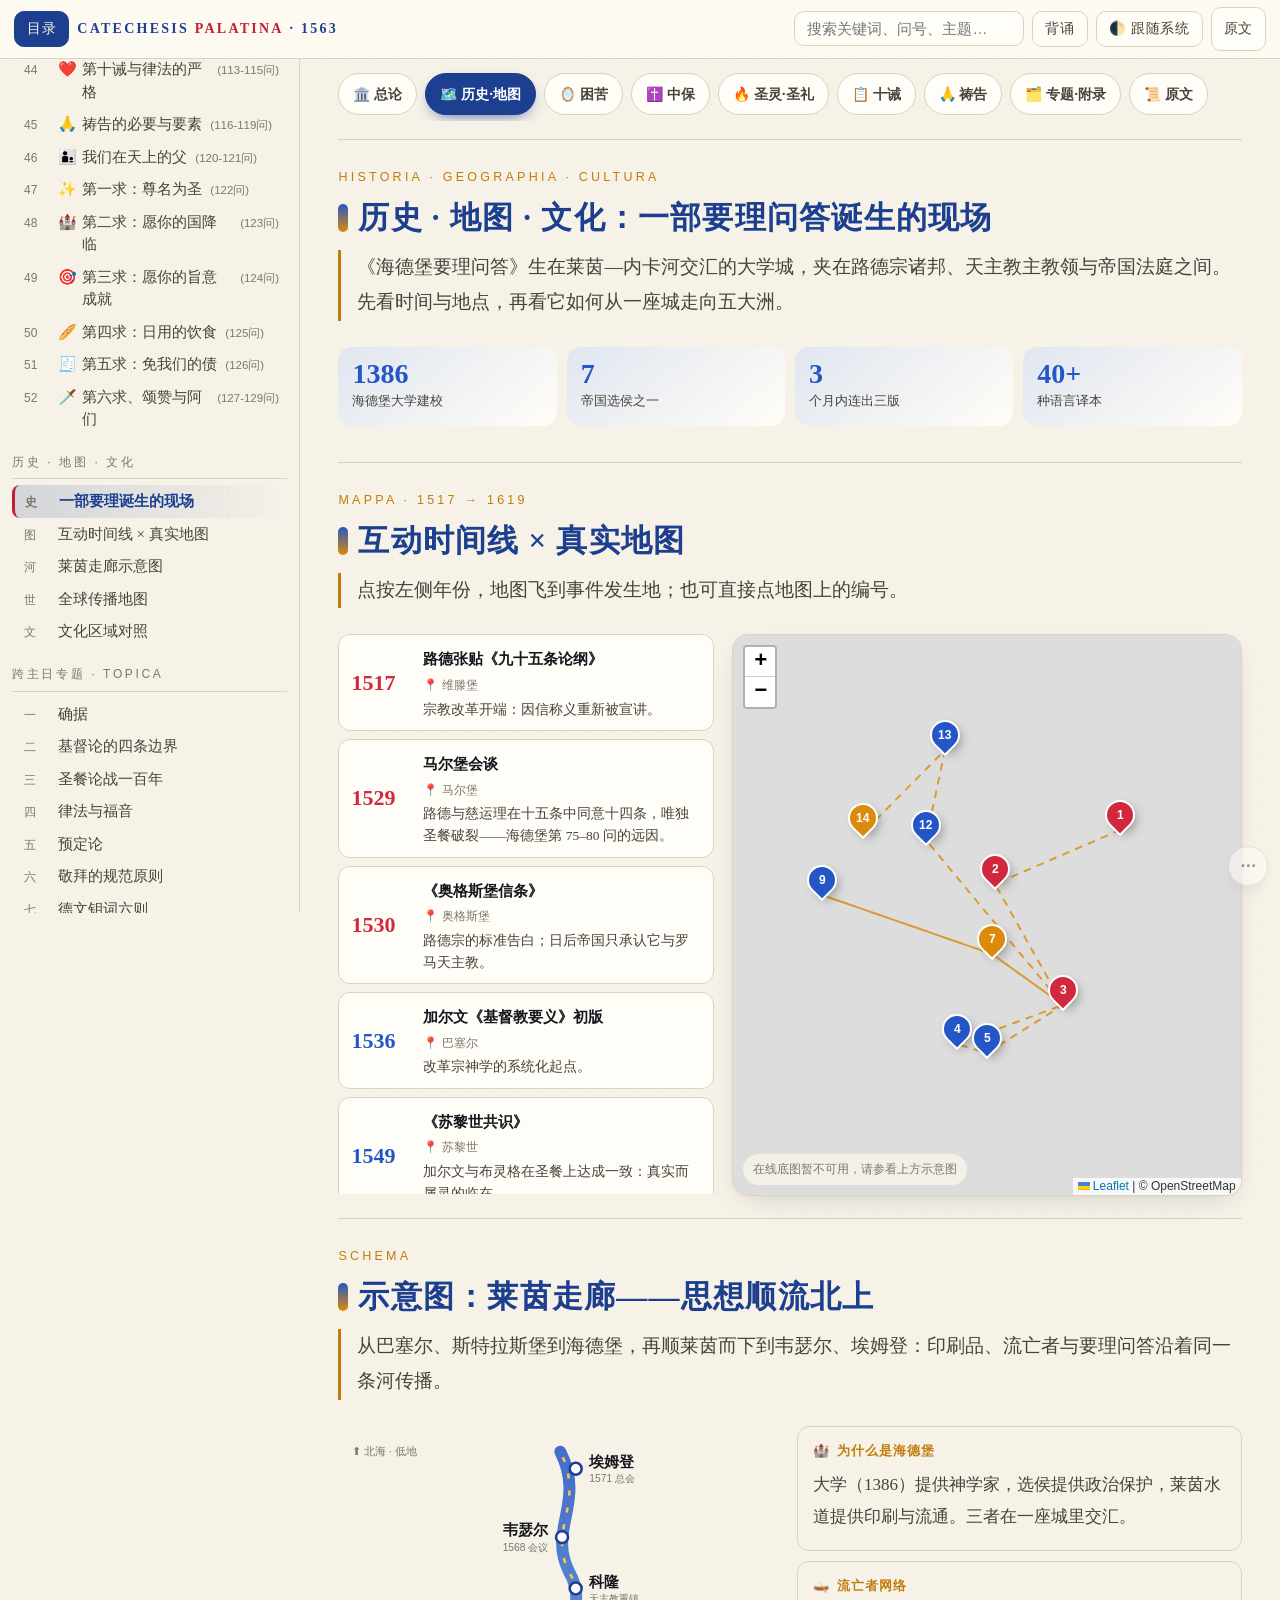
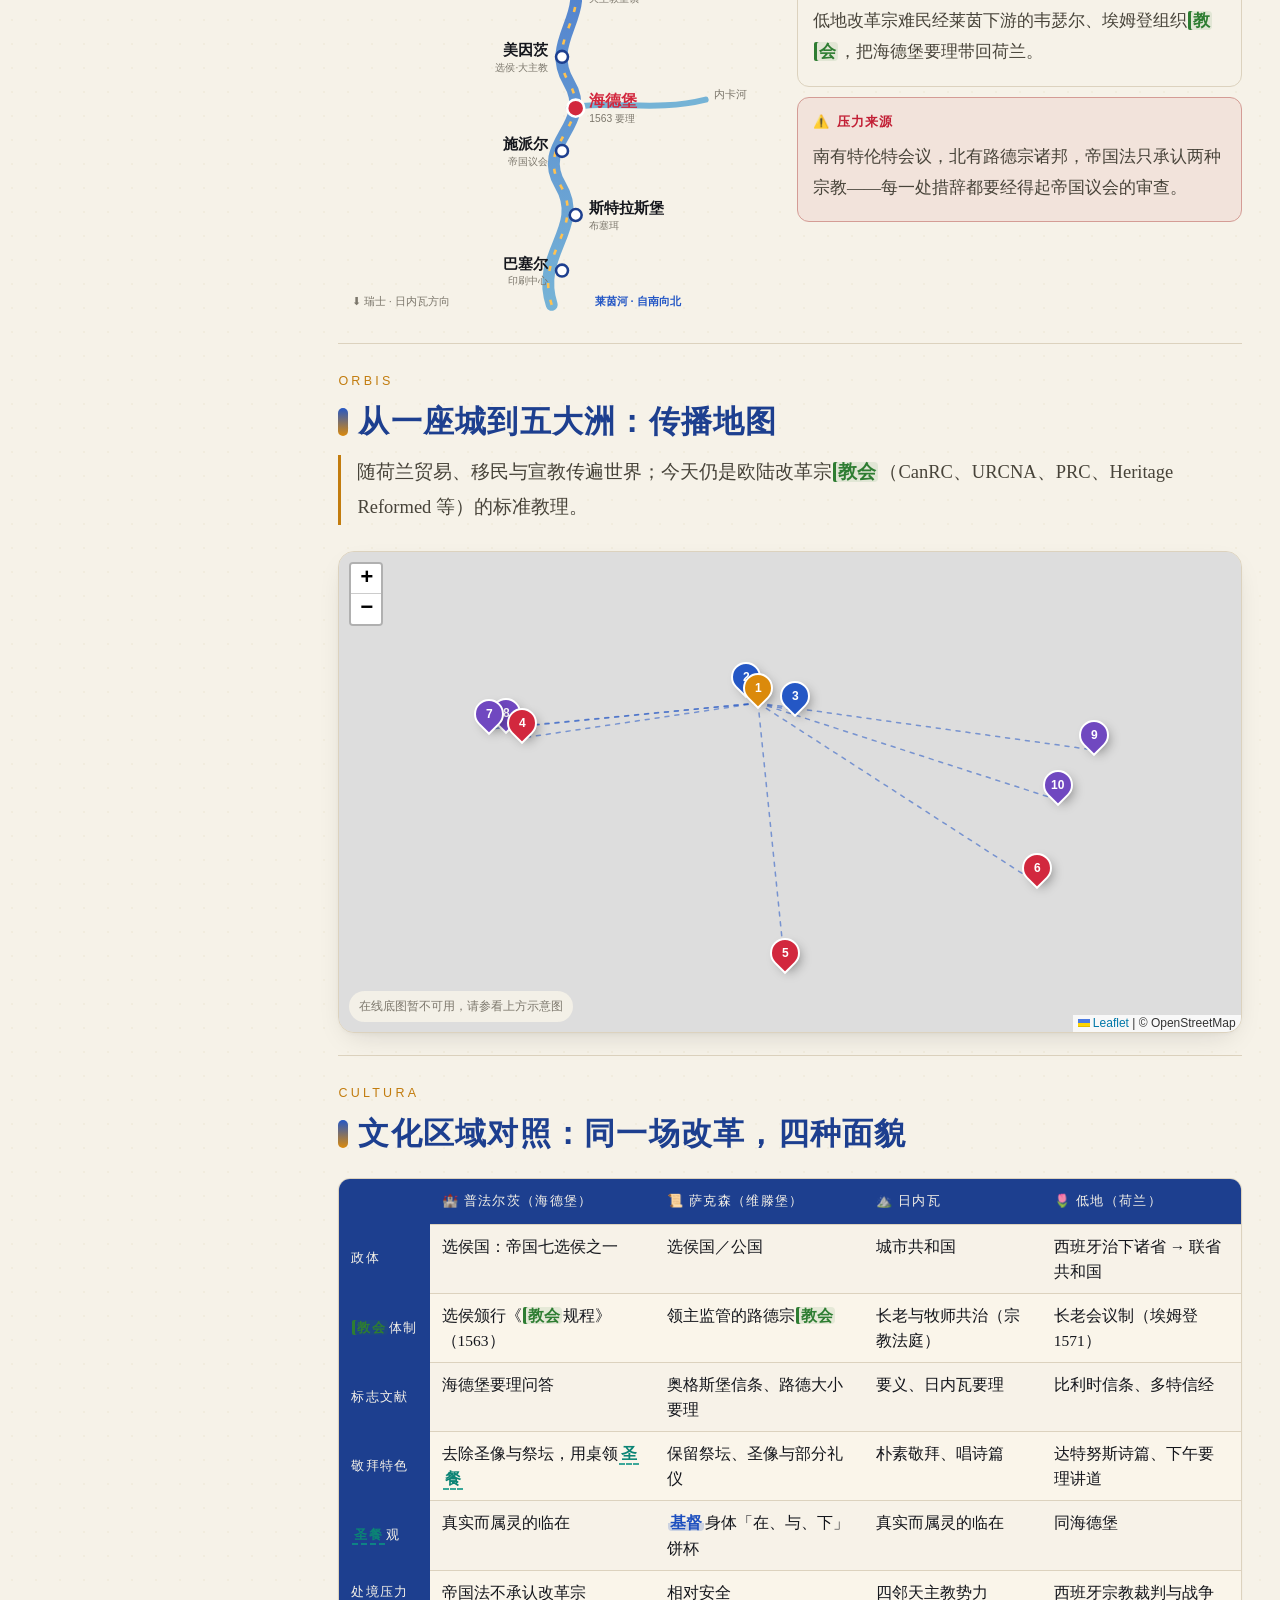
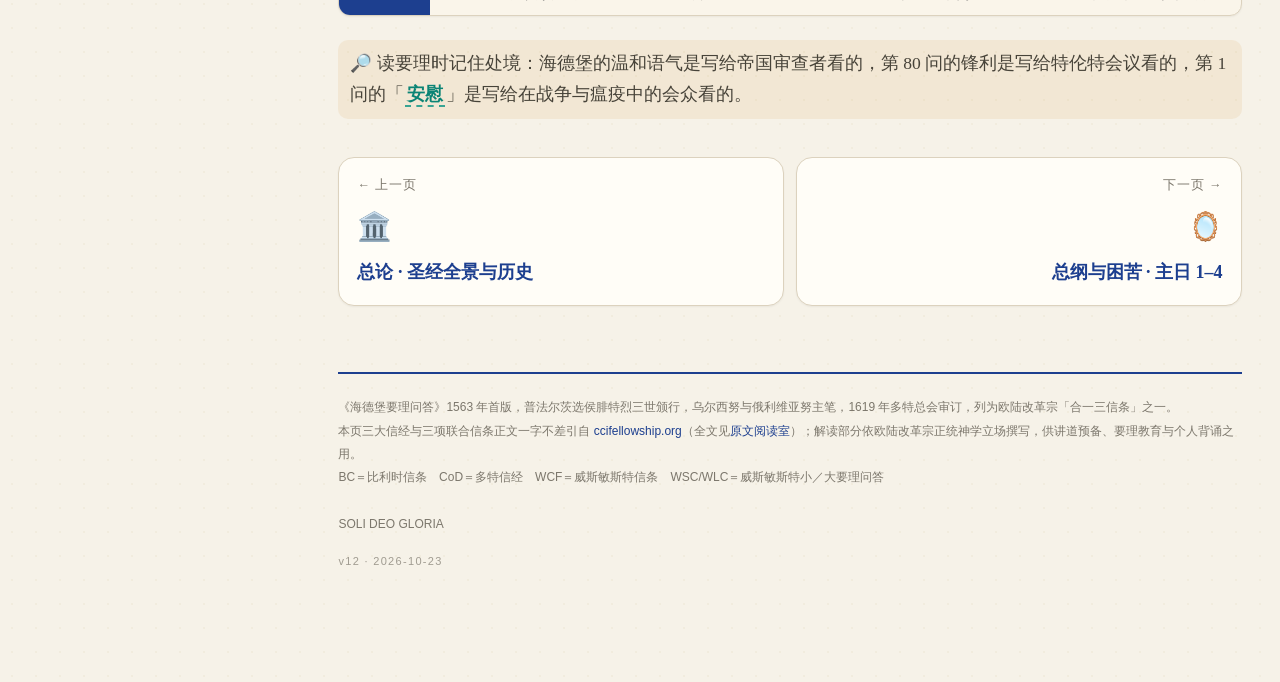
==== commit 52d1f459: "v12: 背诵模式重做为真正的自测 Co-Authored-By: Claude Opus 5.5 <noreply@anthropic.com> Claude-Session: https://cl" ====
--- a/history.html
+++ b/history.html
@@ -1 +1 @@
-<!DOCTYPE html><html lang="zh-Hans"><head><meta charset="utf-8"><meta name="viewport" content="width=device-width,initial-scale=1,viewport-fit=cover"><meta name="theme-color" content="#1F3864"><title>历史 · 地图 · 文化 · 海德堡要理问答 52 主日</title><meta name="description" content="海德堡要理问答 129 问 52 主日全景解读：时间线、救赎史故事线、圣经神学、圣约神学、三大普世信经与三项联合信条、地图、思维导图、流程图与背诵系统。"><link rel="icon" href="data:image/svg+xml,%3Csvg xmlns=%27http://www.w3.org/2000/svg%27 viewBox=%270 0 32 32%27%3E%3Crect width=%2732%27 height=%2732%27 fill=%27%231F3864%27/%3E%3Ctext x=%2716%27 y=%2723%27 font-size=%2720%27 text-anchor=%27middle%27 fill=%27%23F6F2E8%27%3EH%3C/text%3E%3C/svg%3E"><script>if("IntersectionObserver" in window)document.documentElement.classList.add("io")</script><link rel="stylesheet" href="assets/site.css"><script type="speculationrules">{"prerender": [{"where": {"href_matches": "/*"}, "eagerness": "moderate"}], "prefetch": [{"urls": ["index.html", "p1-misery.html", "p2-christ.html", "p3-spirit.html", "p4-law.html", "p5-prayer.html", "topics.html", "texts.html"], "eagerness": "eager"}]}</script></head><body><svg width="0" height="0" style="position:absolute" aria-hidden="true"><symbol id="i-book" viewBox="0 0 24 24" fill="none" stroke="currentColor" stroke-width="1.8" stroke-linecap="round" stroke-linejoin="round"><path d="M4 4h7a3 3 0 0 1 3 3v13a2 2 0 0 0-2-2H4z"/><path d="M20 4h-6a3 3 0 0 0-3 3v13a2 2 0 0 1 2-2h7z"/></symbol><symbol id="i-cross" viewBox="0 0 24 24" fill="none" stroke="currentColor" stroke-width="1.8" stroke-linecap="round" stroke-linejoin="round"><path d="M12 2v20M5 8h14"/></symbol><symbol id="i-core" viewBox="0 0 24 24" fill="none" stroke="currentColor" stroke-width="1.8" stroke-linecap="round" stroke-linejoin="round"><circle cx="12" cy="12" r="9"/><circle cx="12" cy="12" r="4"/><circle cx="12" cy="12" r="1" fill="currentColor"/></symbol><symbol id="i-flow" viewBox="0 0 24 24" fill="none" stroke="currentColor" stroke-width="1.8" stroke-linecap="round" stroke-linejoin="round"><path d="M5 12h14M13 6l6 6-6 6"/></symbol><symbol id="i-scroll" viewBox="0 0 24 24" fill="none" stroke="currentColor" stroke-width="1.8" stroke-linecap="round" stroke-linejoin="round"><path d="M8 3h11v15a3 3 0 0 1-3 3H6a3 3 0 0 1-3-3V6h5"/><path d="M8 3v13"/></symbol><symbol id="i-lang" viewBox="0 0 24 24" fill="none" stroke="currentColor" stroke-width="1.8" stroke-linecap="round" stroke-linejoin="round"><path d="M4 5h9M8.5 3v2M6 5c1 4 4 7 7 8M11 5c-1 4-4 7-7 8"/><path d="M14 21l4-9 4 9M15.5 18h5"/></symbol><symbol id="i-globe" viewBox="0 0 24 24" fill="none" stroke="currentColor" stroke-width="1.8" stroke-linecap="round" stroke-linejoin="round"><circle cx="12" cy="12" r="9"/><path d="M3 12h18M12 3a14 14 0 0 1 0 18M12 3a14 14 0 0 0 0 18"/></symbol><symbol id="i-brain" viewBox="0 0 24 24" fill="none" stroke="currentColor" stroke-width="1.8" stroke-linecap="round" stroke-linejoin="round"><path d="M9 4a3 3 0 0 0-3 3 3 3 0 0 0-2 5 3 3 0 0 0 2 5 3 3 0 0 0 3 3h1V4z"/><path d="M15 4a3 3 0 0 1 3 3 3 3 0 0 1 2 5 3 3 0 0 1-2 5 3 3 0 0 1-3 3h-1V4z"/></symbol><symbol id="i-arc" viewBox="0 0 24 24" fill="none" stroke="currentColor" stroke-width="1.8" stroke-linecap="round" stroke-linejoin="round"><path d="M3 18c4-12 14-12 18 0"/><circle cx="3" cy="18" r="1.5"/><circle cx="21" cy="18" r="1.5"/></symbol><symbol id="i-eye" viewBox="0 0 24 24" fill="none" stroke="currentColor" stroke-width="1.8" stroke-linecap="round" stroke-linejoin="round"><path d="M2 12s4-7 10-7 10 7 10 7-4 7-10 7S2 12 2 12z"/><circle cx="12" cy="12" r="3"/></symbol><symbol id="i-link" viewBox="0 0 24 24" fill="none" stroke="currentColor" stroke-width="1.8" stroke-linecap="round" stroke-linejoin="round"><path d="M10 14a4 4 0 0 0 6 0l3-3a4 4 0 0 0-6-6l-1 1"/><path d="M14 10a4 4 0 0 0-6 0l-3 3a4 4 0 0 0 6 6l1-1"/></symbol><symbol id="i-alert" viewBox="0 0 24 24" fill="none" stroke="currentColor" stroke-width="1.8" stroke-linecap="round" stroke-linejoin="round"><path d="M12 3l10 18H2z"/><path d="M12 10v5M12 18v.5"/></symbol><symbol id="i-key" viewBox="0 0 24 24" fill="none" stroke="currentColor" stroke-width="1.8" stroke-linecap="round" stroke-linejoin="round"><circle cx="8" cy="15" r="4"/><path d="M11 12l9-9M17 6l3 3"/></symbol><symbol id="i-map" viewBox="0 0 24 24" fill="none" stroke="currentColor" stroke-width="1.8" stroke-linecap="round" stroke-linejoin="round"><path d="M12 21s-7-6-7-12a7 7 0 0 1 14 0c0 6-7 12-7 12z"/><circle cx="12" cy="9" r="2.5"/></symbol><symbol id="i-clock" viewBox="0 0 24 24" fill="none" stroke="currentColor" stroke-width="1.8" stroke-linecap="round" stroke-linejoin="round"><circle cx="12" cy="12" r="9"/><path d="M12 7v5l3 2"/></symbol><symbol id="i-mic" viewBox="0 0 24 24" fill="none" stroke="currentColor" stroke-width="1.8" stroke-linecap="round" stroke-linejoin="round"><rect x="9" y="3" width="6" height="11" rx="3"/><path d="M5 11a7 7 0 0 0 14 0M12 18v3"/></symbol><symbol id="i-layers" viewBox="0 0 24 24" fill="none" stroke="currentColor" stroke-width="1.8" stroke-linecap="round" stroke-linejoin="round"><path d="M12 3l9 5-9 5-9-5z"/><path d="M3 13l9 5 9-5"/></symbol><symbol id="i-chev" viewBox="0 0 24 24" fill="none" stroke="currentColor" stroke-width="1.8" stroke-linecap="round" stroke-linejoin="round"><path d="M6 9l6 6 6-6"/></symbol></svg><div id="prog"></div><div class="topbar"><div class="tb"><button class="btn on" id="tocBtn" title="显示／隐藏目录">目录</button><div class="brand">CATECHESIS <b>PALATINA</b> · 1563</div><div class="sp"></div><div class="tbs"><input id="q" type="search" placeholder="搜索关键词、问号、主题…" aria-label="搜索"></div><button class="btn" id="drillBtn" title="遮盖答案，点按逐问自测">背诵</button><button class="btn" id="themeBtn" title="明／暗／跟随系统">主题</button><a class="btn" href="texts.html" title="信经与信条全文（ccifellowship.org 原文）">原文</a></div></div><div class="scrim"></div><div class="shell"><nav class="side"><div class="toc"><a class="toc-src" href="texts.html"><span class="no">原</span>原文阅读室（信经／信条全文）↗</a><div class="toc-h">总论 · PROLEGOMENA</div><a href="index.html#intro-why"><span class="emo">🏰</span><span class="no">I</span>为什么会有这本要理问答</a><a href="index.html#intro-frame"><span class="emo">🧭</span><span class="no">II</span>跳出框架看骨架</a><a href="index.html#intro-canon"><span class="emo">📜</span><span class="no">III</span>正典弧线与救赎史故事线</a><a href="index.html#bt-canon"><span class="emo">📖</span><span class="no">III·A</span>圣经神学：跟随故事</a><a href="index.html#bt-cov"><span class="emo">🤝</span><span class="no">III·B</span>圣约神学：全书的语法</a><a href="index.html#intro-compare"><span class="emo">🏛️</span><span class="no">IV</span>三大普世信经与三项联合信条</a><a href="index.html#creed-reader"><span class="emo">🎙️</span><span class="no">IV·A</span>信经背诵室（干净阅读版）</a><a href="index.html#forms-cmp"><span class="emo">⚖️</span><span class="no">IV·B</span>三项联合信条深度对比</a><a href="index.html#intro-method"><span class="emo">🔍</span><span class="no">V</span>释经进路：四层读法</a><a href="index.html#intro-map"><span class="emo">🗺️</span><span class="no">VI</span>改革宗欧洲：影响流向地图</a><a href="index.html#intro-text"><span class="emo">🖋️</span><span class="no">VII</span>文本、版本与要理讲道传统</a><a href="index.html#compass"><span class="emo">🧠</span><span class="no">VIII</span>思维导图与 52 主日罗盘</a><a href="index.html#flash"><span class="emo">🃏</span><span class="no">VIII·A</span>52 主日闪卡速记</a><div class="toc-h">总纲 · PROOEMIUM</div><a href="p1-misery.html#ld1" data-n="1"><span class="no">1</span><span class="emo">🕊️</span>唯一的安慰<span class="qr">(1-2问)</span></a><div class="toc-h">困苦 · MISERIA</div><a href="p1-misery.html#ld2" data-n="2"><span class="no">2</span><span class="emo">🪞</span>认识困苦的途径<span class="qr">(3-5问)</span></a><a href="p1-misery.html#ld3" data-n="3"><span class="no">3</span><span class="emo">🍎</span>创造、堕落与败坏<span class="qr">(6-8问)</span></a><a href="p1-misery.html#ld4" data-n="4"><span class="no">4</span><span class="emo">⚖️</span>神的公义与怜悯<span class="qr">(9-11问)</span></a><div class="toc-h">拯救 · LIBERATIO</div><a href="p2-christ.html#ld5" data-n="5"><span class="no">5</span><span class="emo">🌉</span>中保的必要与资格<span class="qr">(12-15问)</span></a><a href="p2-christ.html#ld6" data-n="6"><span class="no">6</span><span class="emo">👑</span>这中保是谁<span class="qr">(16-19问)</span></a><a href="p2-christ.html#ld7" data-n="7"><span class="no">7</span><span class="emo">🔑</span>真信心与使徒信经<span class="qr">(20-23问)</span></a><a href="p2-christ.html#ld8" data-n="8"><span class="no">8</span><span class="emo">🔺</span>三位一体<span class="qr">(24-25问)</span></a><a href="p2-christ.html#ld9" data-n="9"><span class="no">9</span><span class="emo">🌍</span>圣父与创造<span class="qr">(26问)</span></a><a href="p2-christ.html#ld10" data-n="10"><span class="no">10</span><span class="emo">🌧️</span>神的护理<span class="qr">(27-28问)</span></a><a href="p2-christ.html#ld11" data-n="11"><span class="no">11</span><span class="emo">✝️</span>耶稣这名<span class="qr">(29-30问)</span></a><a href="p2-christ.html#ld12" data-n="12"><span class="no">12</span><span class="emo">🫒</span>基督三职与信徒的受膏<span class="qr">(31-32问)</span></a><a href="p2-christ.html#ld13" data-n="13"><span class="no">13</span><span class="emo">👶</span>独生子与我们的主<span class="qr">(33-34问)</span></a><a href="p2-christ.html#ld14" data-n="14"><span class="no">14</span><span class="emo">🌟</span>道成肉身<span class="qr">(35-36问)</span></a><a href="p2-christ.html#ld15" data-n="15"><span class="no">15</span><span class="emo">🩸</span>受苦、彼拉多与十字架<span class="qr">(37-39问)</span></a><a href="p2-christ.html#ld16" data-n="16"><span class="no">16</span><span class="emo">⚰️</span>死、埋葬与降在阴间<span class="qr">(40-44问)</span></a><a href="p2-christ.html#ld17" data-n="17"><span class="no">17</span><span class="emo">🌅</span>复活<span class="qr">(45问)</span></a><a href="p2-christ.html#ld18" data-n="18"><span class="no">18</span><span class="emo">☁️</span>升天与「加尔文之外」<span class="qr">(46-49问)</span></a><a href="p2-christ.html#ld19" data-n="19"><span class="no">19</span><span class="emo">⚖️</span>坐在右边与再来审判<span class="qr">(50-52问)</span></a><a href="p3-spirit.html#ld20" data-n="20"><span class="no">20</span><span class="emo">🔥</span>圣灵<span class="qr">(53问)</span></a><a href="p3-spirit.html#ld21" data-n="21"><span class="no">21</span><span class="emo">⛪</span>教会、相通与赦罪<span class="qr">(54-56问)</span></a><a href="p3-spirit.html#ld22" data-n="22"><span class="no">22</span><span class="emo">🌱</span>身体复活与永生<span class="qr">(57-58问)</span></a><a href="p3-spirit.html#ld23" data-n="23"><span class="no">23</span><span class="emo">🧥</span>因信称义<span class="qr">(59-61问)</span></a><a href="p3-spirit.html#ld24" data-n="24"><span class="no">24</span><span class="emo">🍇</span>善行与功德<span class="qr">(62-64问)</span></a><a href="p3-spirit.html#ld25" data-n="25"><span class="no">25</span><span class="emo">📖</span>圣道、圣礼与信心的来源<span class="qr">(65-68问)</span></a><a href="p3-spirit.html#ld26" data-n="26"><span class="no">26</span><span class="emo">💧</span>洗礼<span class="qr">(69-71问)</span></a><a href="p3-spirit.html#ld27" data-n="27"><span class="no">27</span><span class="emo">👪</span>婴儿洗<span class="qr">(72-74问)</span></a><a href="p3-spirit.html#ld28" data-n="28"><span class="no">28</span><span class="emo">🍞</span>圣餐<span class="qr">(75-77问)</span></a><a href="p3-spirit.html#ld29" data-n="29"><span class="no">29</span><span class="emo">🍷</span>反变质说<span class="qr">(78-79问)</span></a><a href="p3-spirit.html#ld30" data-n="30"><span class="no">30</span><span class="emo">🚫</span>弥撒、圣餐的界限<span class="qr">(80-82问)</span></a><a href="p3-spirit.html#ld31" data-n="31"><span class="no">31</span><span class="emo">🗝️</span>天国的钥匙<span class="qr">(83-85问)</span></a><div class="toc-h">感恩 · GRATITUDO</div><a href="p4-law.html#ld32" data-n="32"><span class="no">32</span><span class="emo">🌳</span>我们为何仍要行善<span class="qr">(86-87问)</span></a><a href="p4-law.html#ld33" data-n="33"><span class="no">33</span><span class="emo">🔄</span>真悔改与善行的定义<span class="qr">(88-91问)</span></a><a href="p4-law.html#ld34" data-n="34"><span class="no">34</span><span class="emo">1️⃣</span>十诫与第一诫<span class="qr">(92-95问)</span></a><a href="p4-law.html#ld35" data-n="35"><span class="no">35</span><span class="emo">🖼️</span>第二诫：敬拜的方式<span class="qr">(96-98问)</span></a><a href="p4-law.html#ld36" data-n="36"><span class="no">36</span><span class="emo">🗣️</span>第三诫：神的名<span class="qr">(99-100问)</span></a><a href="p4-law.html#ld37" data-n="37"><span class="no">37</span><span class="emo">✋</span>合乎圣经的起誓<span class="qr">(101-102问)</span></a><a href="p4-law.html#ld38" data-n="38"><span class="no">38</span><span class="emo">🕯️</span>第四诫：安息日与主日<span class="qr">(103问)</span></a><a href="p4-law.html#ld39" data-n="39"><span class="no">39</span><span class="emo">👨‍👩‍👧</span>第五诫：权柄<span class="qr">(104问)</span></a><a href="p4-law.html#ld40" data-n="40"><span class="no">40</span><span class="emo">🛡️</span>第六诫：生命<span class="qr">(105-107问)</span></a><a href="p4-law.html#ld41" data-n="41"><span class="no">41</span><span class="emo">💍</span>第七诫：贞洁<span class="qr">(108-109问)</span></a><a href="p4-law.html#ld42" data-n="42"><span class="no">42</span><span class="emo">🤲</span>第八诫：财产<span class="qr">(110-111问)</span></a><a href="p4-law.html#ld43" data-n="43"><span class="no">43</span><span class="emo">🗨️</span>第九诫：真理<span class="qr">(112问)</span></a><a href="p4-law.html#ld44" data-n="44"><span class="no">44</span><span class="emo">❤️</span>第十诫与律法的严格<span class="qr">(113-115问)</span></a><a href="p5-prayer.html#ld45" data-n="45"><span class="no">45</span><span class="emo">🙏</span>祷告的必要与要素<span class="qr">(116-119问)</span></a><a href="p5-prayer.html#ld46" data-n="46"><span class="no">46</span><span class="emo">👨‍👦</span>我们在天上的父<span class="qr">(120-121问)</span></a><a href="p5-prayer.html#ld47" data-n="47"><span class="no">47</span><span class="emo">✨</span>第一求：尊名为圣<span class="qr">(122问)</span></a><a href="p5-prayer.html#ld48" data-n="48"><span class="no">48</span><span class="emo">🏰</span>第二求：愿你的国降临<span class="qr">(123问)</span></a><a href="p5-prayer.html#ld49" data-n="49"><span class="no">49</span><span class="emo">🎯</span>第三求：愿你的旨意成就<span class="qr">(124问)</span></a><a href="p5-prayer.html#ld50" data-n="50"><span class="no">50</span><span class="emo">🥖</span>第四求：日用的饮食<span class="qr">(125问)</span></a><a href="p5-prayer.html#ld51" data-n="51"><span class="no">51</span><span class="emo">🧾</span>第五求：免我们的债<span class="qr">(126问)</span></a><a href="p5-prayer.html#ld52" data-n="52"><span class="no">52</span><span class="emo">🗡️</span>第六求、颂赞与阿们<span class="qr">(127-129问)</span></a><div class="toc-h">历史 · 地图 · 文化</div><a href="#hist-intro"><span class="no">史</span>一部要理诞生的现场</a><a href="#hist-map"><span class="no">图</span>互动时间线 × 真实地图</a><a href="#hist-rhine"><span class="no">河</span>莱茵走廊示意图</a><a href="#hist-world"><span class="no">世</span>全球传播地图</a><a href="#hist-culture"><span class="no">文</span>文化区域对照</a><div class="toc-h">跨主日专题 · TOPICA</div><a href="topics.html#tp-assurance"><span class="no">一</span>确据</a><a href="topics.html#tp-chalcedon"><span class="no">二</span>基督论的四条边界</a><a href="topics.html#tp-supper"><span class="no">三</span>圣餐论战一百年</a><a href="topics.html#tp-lawgospel"><span class="no">四</span>律法与福音</a><a href="topics.html#tp-election"><span class="no">五</span>预定论</a><a href="topics.html#tp-worship"><span class="no">六</span>敬拜的规范原则</a><a href="topics.html#tp-german"><span class="no">七</span>德文钥词六则</a><div class="toc-h">结语 · CONCLUSIO</div><a href="topics.html#closure"><span class="emo">♾️</span><span class="no">·</span>三重闭环</a><div class="toc-h">附录 · APPENDIX</div><a href="topics.html#ap-munus"><span class="emo">👑</span><span class="no">A</span>基督三职</a><a href="topics.html#ap-ordo"><span class="emo">⛓️</span><span class="no">B</span>救恩次序与动态链</a><a href="topics.html#ap-sac"><span class="emo">🍞</span><span class="no">C</span>圣餐四立场</a><a href="topics.html#ap-dec"><span class="emo">📋</span><span class="no">D</span>十诫总表</a><a href="topics.html#ap-lp"><span class="emo">🙏</span><span class="no">E</span>主祷文六求</a><a href="topics.html#ap-keys"><span class="emo">🗝️</span><span class="no">F</span>教会纪律流程</a><a href="topics.html#ap-opp"><span class="emo">🛡️</span><span class="no">G</span>对手立场总表</a><a href="topics.html#ap-lex"><span class="emo">🔤</span><span class="no">H</span>原文钥词汇编</a><a href="topics.html#ap-index"><span class="emo">🗂️</span><span class="no">I</span>52 主日速查索引</a><a href="topics.html#ap-pair"><span class="emo">🔗</span><span class="no">J</span>成对记忆与人生处境</a><a href="topics.html#ap-memo"><span class="emo">💡</span><span class="no">K</span>背诵方案 · 口诀 · 数字锚点</a><a href="topics.html#ap-quiz"><span class="emo">✅</span><span class="no">L</span>32 题交互自测</a></div></nav><main class="main"><nav class="pstrip" aria-label="分页"><a href="index.html">🏛️ 总论</a><a href="history.html" class="cur" aria-current="page">🗺️ 历史·地图</a><a href="p1-misery.html">🪞 困苦</a><a href="p2-christ.html">✝️ 中保</a><a href="p3-spirit.html">🔥 圣灵·圣礼</a><a href="p4-law.html">📋 十诫</a><a href="p5-prayer.html">🙏 祷告</a><a href="topics.html">🗂️ 专题·附录</a><a href="texts.html">📜 原文</a></nav><div id="sNote" class="lead hidden"></div><section class="sec histsec" id="hist-intro"><div class="eyebrow">HISTORIA · GEOGRAPHIA · CULTURA</div><h2>历史 · 地图 · 文化：一部要理问答诞生的现场</h2><p class="lead">《海德堡要理问答》生在莱茵—内卡河交汇的大学城，夹在路德宗诸邦、天主教主教领与帝国法庭之间。先看时间与地点，再看它如何从一座城走向五大洲。</p><div class="hstats"><div><b>1386</b>海德堡大学建校</div><div><b>7</b>帝国选侯之一</div><div><b>3</b>个月内连出三版</div><div><b>40+</b>种语言译本</div></div></section><section class="sec histsec" id="hist-map"><div class="eyebrow">MAPPA · 1517 → 1619</div><h2>互动时间线 × 真实地图</h2><p class="lead">点按左侧年份，地图飞到事件发生地；也可直接点地图上的编号。</p><div class="hgrid"><div class="tlwrap"><button class="tl11 misery" data-i="0" type="button"><b>1517</b><span>路德张贴《九十五条论纲》</span><em>📍 维滕堡</em><p>宗教改革开端：因信称义重新被宣讲。</p></button><button class="tl11 misery" data-i="1" type="button"><b>1529</b><span>马尔堡会谈</span><em>📍 马尔堡</em><p>路德与慈运理在十五条中同意十四条，唯独圣餐破裂——海德堡第 75–80 问的远因。</p></button><button class="tl11 misery" data-i="2" type="button"><b>1530</b><span>《奥格斯堡信条》</span><em>📍 奥格斯堡</em><p>路德宗的标准告白；日后帝国只承认它与罗马天主教。</p></button><button class="tl11 deliver" data-i="3" type="button"><b>1536</b><span>加尔文《基督教要义》初版</span><em>📍 巴塞尔</em><p>改革宗神学的系统化起点。</p></button><button class="tl11 deliver" data-i="4" type="button"><b>1549</b><span>《苏黎世共识》</span><em>📍 苏黎世</em><p>加尔文与布灵格在圣餐上达成一致：真实而属灵的临在。</p></button><button class="tl11 misery" data-i="5" type="button"><b>1555</b><span>奥格斯堡和约</span><em>📍 奥格斯堡</em><p>「教随国定」：改革宗不在受保护之列，海德堡的处境由此紧张。</p></button><button class="tl11 gratitude" data-i="6" type="button"><b>1559</b><span>腓特烈三世继任选侯</span><em>📍 海德堡</em><p>普法尔茨选侯国转向改革宗。</p></button><button class="tl11 misery" data-i="7" type="button"><b>1560</b><span>海德堡圣餐之争</span><em>📍 海德堡</em><p>赫斯胡斯与克莱布茨在祭坛前争夺圣杯；选侯决心编一部统一的要理。</p></button><button class="tl11 deliver" data-i="8" type="button"><b>1561</b><span>《比利时信条》</span><em>📍 图尔奈</em><p>德·布雷投书城堡墙内，向西班牙王证明改革宗信徒不是叛民。</p></button><button class="tl11 gratitude" data-i="9" type="button"><b>1563</b><span>《海德堡要理问答》出版</span><em>📍 海德堡</em><p>乌尔西努与俄利维亚努主笔；同年三版，第三版加入第 80 问全文。</p></button><button class="tl11 gratitude" data-i="10" type="button"><b>1566</b><span>帝国议会上的辩护</span><em>📍 奥格斯堡</em><p>腓特烈三世以圣经为本为要理辩护，未被定罪。</p></button><button class="tl11 deliver" data-i="11" type="button"><b>1568</b><span>韦瑟尔会议</span><em>📍 韦瑟尔</em><p>流亡中的低地改革宗规划教会秩序，采用海德堡要理。</p></button><button class="tl11 deliver" data-i="12" type="button"><b>1571</b><span>埃姆登总会</span><em>📍 埃姆登</em><p>低地改革宗的「母会」：长老会议体制成形。</p></button><button class="tl11 gratitude" data-i="13" type="button"><b>1618</b><span>多特总会（1618–19）</span><em>📍 多特勒支</em><p>审订海德堡与比利时信条，制定多特信经——合一三信条完成。</p></button></div><div class="mapbox"><div id="mapEU" class="lmap" aria-label="宗教改革欧洲地图"></div><div class="mapnote" id="mapEUnote">地图加载中…</div></div></div><script type="application/json" id="evData">[{"y": 1517, "p": "维滕堡", "la": 51.866, "lo": 12.646, "t": "路德张贴《九十五条论纲》", "x": "宗教改革开端：因信称义重新被宣讲。", "c": "misery"}, {"y": 1529, "p": "马尔堡", "la": 50.81, "lo": 8.771, "t": "马尔堡会谈", "x": "路德与慈运理在十五条中同意十四条，唯独圣餐破裂——海德堡第 75–80 问的远因。", "c": "misery"}, {"y": 1530, "p": "奥格斯堡", "la": 48.371, "lo": 10.898, "t": "《奥格斯堡信条》", "x": "路德宗的标准告白；日后帝国只承认它与罗马天主教。", "c": "misery"}, {"y": 1536, "p": "巴塞尔", "la": 47.559, "lo": 7.588, "t": "加尔文《基督教要义》初版", "x": "改革宗神学的系统化起点。", "c": "deliver"}, {"y": 1549, "p": "苏黎世", "la": 47.377, "lo": 8.54, "t": "《苏黎世共识》", "x": "加尔文与布灵格在圣餐上达成一致：真实而属灵的临在。", "c": "deliver"}, {"y": 1555, "p": "奥格斯堡", "la": 48.371, "lo": 10.898, "t": "奥格斯堡和约", "x": "「教随国定」：改革宗不在受保护之列，海德堡的处境由此紧张。", "c": "misery"}, {"y": 1559, "p": "海德堡", "la": 49.41, "lo": 8.694, "t": "腓特烈三世继任选侯", "x": "普法尔茨选侯国转向改革宗。", "c": "gratitude"}, {"y": 1560, "p": "海德堡", "la": 49.41, "lo": 8.694, "t": "海德堡圣餐之争", "x": "赫斯胡斯与克莱布茨在祭坛前争夺圣杯；选侯决心编一部统一的要理。", "c": "misery"}, {"y": 1561, "p": "图尔奈", "la": 50.606, "lo": 3.389, "t": "《比利时信条》", "x": "德·布雷投书城堡墙内，向西班牙王证明改革宗信徒不是叛民。", "c": "deliver"}, {"y": 1563, "p": "海德堡", "la": 49.41, "lo": 8.694, "t": "《海德堡要理问答》出版", "x": "乌尔西努与俄利维亚努主笔；同年三版，第三版加入第 80 问全文。", "c": "gratitude"}, {"y": 1566, "p": "奥格斯堡", "la": 48.371, "lo": 10.898, "t": "帝国议会上的辩护", "x": "腓特烈三世以圣经为本为要理辩护，未被定罪。", "c": "gratitude"}, {"y": 1568, "p": "韦瑟尔", "la": 51.663, "lo": 6.617, "t": "韦瑟尔会议", "x": "流亡中的低地改革宗规划教会秩序，采用海德堡要理。", "c": "deliver"}, {"y": 1571, "p": "埃姆登", "la": 53.367, "lo": 7.206, "t": "埃姆登总会", "x": "低地改革宗的「母会」：长老会议体制成形。", "c": "deliver"}, {"y": 1618, "p": "多特勒支", "la": 51.813, "lo": 4.673, "t": "多特总会（1618–19）", "x": "审订海德堡与比利时信条，制定多特信经——合一三信条完成。", "c": "gratitude"}]</script></section><section class="sec histsec" id="hist-rhine"><div class="eyebrow">SCHEMA</div><h2>示意图：莱茵走廊——思想顺流北上</h2><p class="lead">从巴塞尔、斯特拉斯堡到海德堡，再顺莱茵而下到韦瑟尔、埃姆登：印刷品、流亡者与要理问答沿着同一条河传播。</p><div class="rhwrap"><div class="zbox"><svg viewBox="0 0 520 580" class="svg7 rhine" role="img" aria-label="莱茵河走廊示意图"><defs><linearGradient id="rv" x1="0" y1="1" x2="0" y2="0"><stop offset="0" stop-color="#5FA8D3"/><stop offset="1" stop-color="#2457C5"/></linearGradient></defs><path class="river" d="M250 560 C230 500 290 470 260 420 C230 370 300 350 270 300 C240 250 300 220 270 170 C245 120 290 90 260 30" stroke="url(#rv)"/><path class="river small" d="M270 330 C320 320 370 335 430 320"/><text class="rl7" x="440" y="318">内卡河</text><text class="rl7 big" x="300" y="560">莱茵河 · 自南向北</text><path class="idea" d="M250 560 C230 500 290 470 260 420 C230 370 300 350 270 300 C240 250 300 220 270 170 C245 120 290 90 260 30"/><g class="rc" style="--i:0"><circle cx="262" cy="520" r="7"/><text class="rn" x="246" y="518" text-anchor="end">巴塞尔</text><text class="rs" x="246" y="536" text-anchor="end">印刷中心</text></g><g class="rc" style="--i:1"><circle cx="278" cy="455" r="7"/><text class="rn" x="294" y="453">斯特拉斯堡</text><text class="rs" x="294" y="471">布塞珥</text></g><g class="rc" style="--i:2"><circle cx="262" cy="380" r="7"/><text class="rn" x="246" y="378" text-anchor="end">施派尔</text><text class="rs" x="246" y="396" text-anchor="end">帝国议会</text></g><g class="rc key" style="--i:3"><circle cx="278" cy="330" r="10"/><text class="rn" x="294" y="328">海德堡</text><text class="rs" x="294" y="346">1563 要理</text></g><g class="rc" style="--i:4"><circle cx="262" cy="270" r="7"/><text class="rn" x="246" y="268" text-anchor="end">美因茨</text><text class="rs" x="246" y="286" text-anchor="end">选侯·大主教</text></g><g class="rc" style="--i:5"><circle cx="278" cy="190" r="7"/><text class="rn" x="294" y="188">科隆</text><text class="rs" x="294" y="206">天主教重镇</text></g><g class="rc" style="--i:6"><circle cx="262" cy="130" r="7"/><text class="rn" x="246" y="128" text-anchor="end">韦瑟尔</text><text class="rs" x="246" y="146" text-anchor="end">1568 会议</text></g><g class="rc" style="--i:7"><circle cx="278" cy="50" r="7"/><text class="rn" x="294" y="48">埃姆登</text><text class="rs" x="294" y="66">1571 总会</text></g><text class="rl7" x="16" y="34">⬆ 北海 · 低地</text><text class="rl7" x="16" y="560">⬇ 瑞士 · 日内瓦方向</text></svg><button class="zbtn" type="button">⤢ 放大</button></div><div class="rhnote"><div class="tile"><div class="tl">🏰<span>为什么是海德堡</span></div><p>大学（1386）提供神学家，选侯提供政治保护，莱茵水道提供印刷与流通。三者在一座城里交汇。</p></div><div class="tile"><div class="tl">🛶<span>流亡者网络</span></div><p>低地改革宗难民经莱茵下游的韦瑟尔、埃姆登组织<mark class="mk mk-cov">教会</mark>，把海德堡要理带回荷兰。</p></div><div class="tile t-warn"><div class="tl">⚠️<span>压力来源</span></div><p>南有特伦特会议，北有路德宗诸邦，帝国法只承认两种宗教——每一处措辞都要经得起帝国议会的审查。</p></div></div></div></section><section class="sec histsec" id="hist-world"><div class="eyebrow">ORBIS</div><h2>从一座城到五大洲：传播地图</h2><p class="lead">随荷兰贸易、移民与宣教传遍世界；今天仍是欧陆改革宗<mark class="mk mk-cov">教会</mark>（CanRC、URCNA、PRC、Heritage Reformed 等）的标准教理。</p><div class="mapbox wide"><div id="mapWorld" class="lmap" aria-label="海德堡要理问答全球传播地图"></div><div class="mapnote" id="mapWorldnote"></div></div><script type="application/json" id="wdData">[{"p": "海德堡", "la": 49.41, "lo": 8.69, "t": "1563 诞生", "c": "gratitude"}, {"p": "多特勒支 · 荷兰", "la": 51.81, "lo": 4.67, "t": "1619 定为合一三信条之一", "c": "deliver"}, {"p": "德布勒森 · 匈牙利", "la": 47.53, "lo": 21.63, "t": "匈牙利改革宗沿用至今", "c": "deliver"}, {"p": "纽约（新阿姆斯特丹）", "la": 40.71, "lo": -74.01, "t": "1628 荷兰改革宗会众", "c": "misery"}, {"p": "开普敦 · 南非", "la": -33.92, "lo": 18.42, "t": "荷兰东印度公司时代传入", "c": "misery"}, {"p": "雅加达（巴达维亚）", "la": -6.21, "lo": 106.85, "t": "荷兰东印度公司时代传入", "c": "misery"}, {"p": "大急流城 · 美国", "la": 42.96, "lo": -85.67, "t": "基督教改革宗教会（CRC）", "c": "prologue"}, {"p": "安大略 · 加拿大", "la": 43.33, "lo": -79.8, "t": "加拿大改革宗教会（CanRC）、URCNA", "c": "prologue"}, {"p": "首尔 · 韩国", "la": 37.57, "lo": 126.98, "t": "改革宗神学院与教会使用", "c": "prologue"}, {"p": "香港 · 华语教会", "la": 22.32, "lo": 114.17, "t": "中文译本：华人改革宗教会教导", "c": "prologue"}]</script></section><section class="sec histsec" id="hist-culture"><div class="eyebrow">CULTURA</div><h2>文化区域对照：同一场改革，四种面貌</h2><div class="tw"><table class="cult"><thead><tr><th></th><th>🏰 普法尔茨（海德堡）</th><th>📜 萨克森（维滕堡）</th><th>⛰️ 日内瓦</th><th>🌷 低地（荷兰）</th></tr></thead><tbody><tr><th>政体</th><td>选侯国：帝国七选侯之一</td><td>选侯国／公国</td><td>城市共和国</td><td>西班牙治下诸省 → 联省共和国</td></tr><tr><th><mark class="mk mk-cov">教会</mark>体制</th><td>选侯颁行《<mark class="mk mk-cov">教会</mark>规程》（1563）</td><td>领主监管的路德宗<mark class="mk mk-cov">教会</mark></td><td>长老与牧师共治（宗教法庭）</td><td>长老会议制（埃姆登 1571）</td></tr><tr><th>标志文献</th><td>海德堡要理问答</td><td>奥格斯堡信条、路德大小要理</td><td>要义、日内瓦要理</td><td>比利时信条、多特信经</td></tr><tr><th>敬拜特色</th><td>去除圣像与祭坛，用桌领<mark class="mk mk-spi">圣餐</mark></td><td>保留祭坛、圣像与部分礼仪</td><td>朴素敬拜、唱诗篇</td><td>达特努斯诗篇、下午要理讲道</td></tr><tr><th><mark class="mk mk-spi">圣餐</mark>观</th><td>真实而属灵的临在</td><td><mark class="mk mk-chr">基督</mark>身体「在、与、下」饼杯</td><td>真实而属灵的临在</td><td>同海德堡</td></tr><tr><th>处境压力</th><td>帝国法不承认改革宗</td><td>相对安全</td><td>四邻天主教势力</td><td>西班牙宗教裁判与战争</td></tr></tbody></table></div><p class="fnote7">🔎 读要理时记住处境：海德堡的温和语气是写给帝国审查者看的，第 80 问的锋利是写给特伦特会议看的，第 1 问的「<mark class="mk mk-spi">安慰</mark>」是写给在战争与瘟疫中的会众看的。</p></section><nav class="pnav"><a class="pv" href="index.html"><small>← 上一页</small><span>🏛️</span><b>总论 · 圣经全景与历史</b></a><a class="nx" href="p1-misery.html"><small>下一页 →</small><span>🪞</span><b>总纲与困苦 · 主日 1–4</b></a></nav><div class="foot">《海德堡要理问答》1563 年首版，普法尔茨选侯腓特烈三世颁行，乌尔西努与俄利维亚努主笔，1619 年多特总会审订，列为欧陆改革宗「合一三信条」之一。<br>本页三大信经与三项联合信条正文一字不差引自 <a href="https://ccifellowship.org">ccifellowship.org</a>（全文见<a href="texts.html">原文阅读室</a>）；解读部分依欧陆改革宗正统神学立场撰写，供讲道预备、要理教育与个人背诵之用。<br>BC＝比利时信条　CoD＝多特信经　WCF＝威斯敏斯特信条　WSC/WLC＝威斯敏斯特小／大要理问答<br><br>SOLI DEO GLORIA<span class="vstamp">v11 · 2026-10-23</span></div></main></div><button id="tocOpen">目录</button><button id="toTop" aria-label="回到顶部">↑</button><div class="fab" id="fab"><div class="fset"><a href="index.html" data-tip="主页" aria-label="主页">⌂</a><button type="button" data-f="back" data-tip="返回" aria-label="返回">←</button><button type="button" data-f="fwd" data-tip="前进" aria-label="前进">→</button><button type="button" data-f="top" data-tip="到顶部" aria-label="到顶部">⤒</button><button type="button" data-f="bot" data-tip="到底部" aria-label="到底部">⤓</button></div><button type="button" class="fmain" data-f="tog" data-tip="导航" aria-label="展开导航">⋯</button></div><script src="assets/site.js" defer></script></body></html>+<!DOCTYPE html><html lang="zh-Hans"><head><meta charset="utf-8"><meta name="viewport" content="width=device-width,initial-scale=1,viewport-fit=cover"><meta name="theme-color" content="#1F3864"><title>历史 · 地图 · 文化 · 海德堡要理问答 52 主日</title><meta name="description" content="海德堡要理问答 129 问 52 主日全景解读：时间线、救赎史故事线、圣经神学、圣约神学、三大普世信经与三项联合信条、地图、思维导图、流程图与背诵系统。"><link rel="icon" href="data:image/svg+xml,%3Csvg xmlns=%27http://www.w3.org/2000/svg%27 viewBox=%270 0 32 32%27%3E%3Crect width=%2732%27 height=%2732%27 fill=%27%231F3864%27/%3E%3Ctext x=%2716%27 y=%2723%27 font-size=%2720%27 text-anchor=%27middle%27 fill=%27%23F6F2E8%27%3EH%3C/text%3E%3C/svg%3E"><script>if("IntersectionObserver" in window)document.documentElement.classList.add("io")</script><link rel="stylesheet" href="assets/site.css"><script type="speculationrules">{"prerender": [{"where": {"href_matches": "/*"}, "eagerness": "moderate"}], "prefetch": [{"urls": ["index.html", "p1-misery.html", "p2-christ.html", "p3-spirit.html", "p4-law.html", "p5-prayer.html", "topics.html", "texts.html"], "eagerness": "eager"}]}</script></head><body><svg width="0" height="0" style="position:absolute" aria-hidden="true"><symbol id="i-book" viewBox="0 0 24 24" fill="none" stroke="currentColor" stroke-width="1.8" stroke-linecap="round" stroke-linejoin="round"><path d="M4 4h7a3 3 0 0 1 3 3v13a2 2 0 0 0-2-2H4z"/><path d="M20 4h-6a3 3 0 0 0-3 3v13a2 2 0 0 1 2-2h7z"/></symbol><symbol id="i-cross" viewBox="0 0 24 24" fill="none" stroke="currentColor" stroke-width="1.8" stroke-linecap="round" stroke-linejoin="round"><path d="M12 2v20M5 8h14"/></symbol><symbol id="i-core" viewBox="0 0 24 24" fill="none" stroke="currentColor" stroke-width="1.8" stroke-linecap="round" stroke-linejoin="round"><circle cx="12" cy="12" r="9"/><circle cx="12" cy="12" r="4"/><circle cx="12" cy="12" r="1" fill="currentColor"/></symbol><symbol id="i-flow" viewBox="0 0 24 24" fill="none" stroke="currentColor" stroke-width="1.8" stroke-linecap="round" stroke-linejoin="round"><path d="M5 12h14M13 6l6 6-6 6"/></symbol><symbol id="i-scroll" viewBox="0 0 24 24" fill="none" stroke="currentColor" stroke-width="1.8" stroke-linecap="round" stroke-linejoin="round"><path d="M8 3h11v15a3 3 0 0 1-3 3H6a3 3 0 0 1-3-3V6h5"/><path d="M8 3v13"/></symbol><symbol id="i-lang" viewBox="0 0 24 24" fill="none" stroke="currentColor" stroke-width="1.8" stroke-linecap="round" stroke-linejoin="round"><path d="M4 5h9M8.5 3v2M6 5c1 4 4 7 7 8M11 5c-1 4-4 7-7 8"/><path d="M14 21l4-9 4 9M15.5 18h5"/></symbol><symbol id="i-globe" viewBox="0 0 24 24" fill="none" stroke="currentColor" stroke-width="1.8" stroke-linecap="round" stroke-linejoin="round"><circle cx="12" cy="12" r="9"/><path d="M3 12h18M12 3a14 14 0 0 1 0 18M12 3a14 14 0 0 0 0 18"/></symbol><symbol id="i-brain" viewBox="0 0 24 24" fill="none" stroke="currentColor" stroke-width="1.8" stroke-linecap="round" stroke-linejoin="round"><path d="M9 4a3 3 0 0 0-3 3 3 3 0 0 0-2 5 3 3 0 0 0 2 5 3 3 0 0 0 3 3h1V4z"/><path d="M15 4a3 3 0 0 1 3 3 3 3 0 0 1 2 5 3 3 0 0 1-2 5 3 3 0 0 1-3 3h-1V4z"/></symbol><symbol id="i-arc" viewBox="0 0 24 24" fill="none" stroke="currentColor" stroke-width="1.8" stroke-linecap="round" stroke-linejoin="round"><path d="M3 18c4-12 14-12 18 0"/><circle cx="3" cy="18" r="1.5"/><circle cx="21" cy="18" r="1.5"/></symbol><symbol id="i-eye" viewBox="0 0 24 24" fill="none" stroke="currentColor" stroke-width="1.8" stroke-linecap="round" stroke-linejoin="round"><path d="M2 12s4-7 10-7 10 7 10 7-4 7-10 7S2 12 2 12z"/><circle cx="12" cy="12" r="3"/></symbol><symbol id="i-link" viewBox="0 0 24 24" fill="none" stroke="currentColor" stroke-width="1.8" stroke-linecap="round" stroke-linejoin="round"><path d="M10 14a4 4 0 0 0 6 0l3-3a4 4 0 0 0-6-6l-1 1"/><path d="M14 10a4 4 0 0 0-6 0l-3 3a4 4 0 0 0 6 6l1-1"/></symbol><symbol id="i-alert" viewBox="0 0 24 24" fill="none" stroke="currentColor" stroke-width="1.8" stroke-linecap="round" stroke-linejoin="round"><path d="M12 3l10 18H2z"/><path d="M12 10v5M12 18v.5"/></symbol><symbol id="i-key" viewBox="0 0 24 24" fill="none" stroke="currentColor" stroke-width="1.8" stroke-linecap="round" stroke-linejoin="round"><circle cx="8" cy="15" r="4"/><path d="M11 12l9-9M17 6l3 3"/></symbol><symbol id="i-map" viewBox="0 0 24 24" fill="none" stroke="currentColor" stroke-width="1.8" stroke-linecap="round" stroke-linejoin="round"><path d="M12 21s-7-6-7-12a7 7 0 0 1 14 0c0 6-7 12-7 12z"/><circle cx="12" cy="9" r="2.5"/></symbol><symbol id="i-clock" viewBox="0 0 24 24" fill="none" stroke="currentColor" stroke-width="1.8" stroke-linecap="round" stroke-linejoin="round"><circle cx="12" cy="12" r="9"/><path d="M12 7v5l3 2"/></symbol><symbol id="i-mic" viewBox="0 0 24 24" fill="none" stroke="currentColor" stroke-width="1.8" stroke-linecap="round" stroke-linejoin="round"><rect x="9" y="3" width="6" height="11" rx="3"/><path d="M5 11a7 7 0 0 0 14 0M12 18v3"/></symbol><symbol id="i-layers" viewBox="0 0 24 24" fill="none" stroke="currentColor" stroke-width="1.8" stroke-linecap="round" stroke-linejoin="round"><path d="M12 3l9 5-9 5-9-5z"/><path d="M3 13l9 5 9-5"/></symbol><symbol id="i-chev" viewBox="0 0 24 24" fill="none" stroke="currentColor" stroke-width="1.8" stroke-linecap="round" stroke-linejoin="round"><path d="M6 9l6 6 6-6"/></symbol></svg><div id="prog"></div><div class="topbar"><div class="tb"><button class="btn on" id="tocBtn" title="显示／隐藏目录">目录</button><div class="brand">CATECHESIS <b>PALATINA</b> · 1563</div><div class="sp"></div><div class="tbs"><input id="q" type="search" placeholder="搜索关键词、问号、主题…" aria-label="搜索"></div><button class="btn" id="drillBtn" title="遮盖答案，点按逐问自测">背诵</button><button class="btn" id="themeBtn" title="明／暗／跟随系统">主题</button><a class="btn" href="texts.html" title="信经与信条全文（ccifellowship.org 原文）">原文</a></div></div><div class="scrim"></div><div class="shell"><nav class="side"><div class="toc"><a class="toc-src" href="texts.html"><span class="no">原</span>原文阅读室（信经／信条全文）↗</a><div class="toc-h">总论 · PROLEGOMENA</div><a href="index.html#intro-why"><span class="emo">🏰</span><span class="no">I</span>为什么会有这本要理问答</a><a href="index.html#intro-frame"><span class="emo">🧭</span><span class="no">II</span>跳出框架看骨架</a><a href="index.html#intro-canon"><span class="emo">📜</span><span class="no">III</span>正典弧线与救赎史故事线</a><a href="index.html#bt-canon"><span class="emo">📖</span><span class="no">III·A</span>圣经神学：跟随故事</a><a href="index.html#bt-cov"><span class="emo">🤝</span><span class="no">III·B</span>圣约神学：全书的语法</a><a href="index.html#intro-compare"><span class="emo">🏛️</span><span class="no">IV</span>三大普世信经与三项联合信条</a><a href="index.html#creed-reader"><span class="emo">🎙️</span><span class="no">IV·A</span>信经背诵室（干净阅读版）</a><a href="index.html#forms-cmp"><span class="emo">⚖️</span><span class="no">IV·B</span>三项联合信条深度对比</a><a href="index.html#intro-method"><span class="emo">🔍</span><span class="no">V</span>释经进路：四层读法</a><a href="index.html#intro-map"><span class="emo">🗺️</span><span class="no">VI</span>改革宗欧洲：影响流向地图</a><a href="index.html#intro-text"><span class="emo">🖋️</span><span class="no">VII</span>文本、版本与要理讲道传统</a><a href="index.html#compass"><span class="emo">🧠</span><span class="no">VIII</span>思维导图与 52 主日罗盘</a><a href="index.html#flash"><span class="emo">🃏</span><span class="no">VIII·A</span>52 主日闪卡速记</a><div class="toc-h">总纲 · PROOEMIUM</div><a href="p1-misery.html#ld1" data-n="1"><span class="no">1</span><span class="emo">🕊️</span>唯一的安慰<span class="qr">(1-2问)</span></a><div class="toc-h">困苦 · MISERIA</div><a href="p1-misery.html#ld2" data-n="2"><span class="no">2</span><span class="emo">🪞</span>认识困苦的途径<span class="qr">(3-5问)</span></a><a href="p1-misery.html#ld3" data-n="3"><span class="no">3</span><span class="emo">🍎</span>创造、堕落与败坏<span class="qr">(6-8问)</span></a><a href="p1-misery.html#ld4" data-n="4"><span class="no">4</span><span class="emo">⚖️</span>神的公义与怜悯<span class="qr">(9-11问)</span></a><div class="toc-h">拯救 · LIBERATIO</div><a href="p2-christ.html#ld5" data-n="5"><span class="no">5</span><span class="emo">🌉</span>中保的必要与资格<span class="qr">(12-15问)</span></a><a href="p2-christ.html#ld6" data-n="6"><span class="no">6</span><span class="emo">👑</span>这中保是谁<span class="qr">(16-19问)</span></a><a href="p2-christ.html#ld7" data-n="7"><span class="no">7</span><span class="emo">🔑</span>真信心与使徒信经<span class="qr">(20-23问)</span></a><a href="p2-christ.html#ld8" data-n="8"><span class="no">8</span><span class="emo">🔺</span>三位一体<span class="qr">(24-25问)</span></a><a href="p2-christ.html#ld9" data-n="9"><span class="no">9</span><span class="emo">🌍</span>圣父与创造<span class="qr">(26问)</span></a><a href="p2-christ.html#ld10" data-n="10"><span class="no">10</span><span class="emo">🌧️</span>神的护理<span class="qr">(27-28问)</span></a><a href="p2-christ.html#ld11" data-n="11"><span class="no">11</span><span class="emo">✝️</span>耶稣这名<span class="qr">(29-30问)</span></a><a href="p2-christ.html#ld12" data-n="12"><span class="no">12</span><span class="emo">🫒</span>基督三职与信徒的受膏<span class="qr">(31-32问)</span></a><a href="p2-christ.html#ld13" data-n="13"><span class="no">13</span><span class="emo">👶</span>独生子与我们的主<span class="qr">(33-34问)</span></a><a href="p2-christ.html#ld14" data-n="14"><span class="no">14</span><span class="emo">🌟</span>道成肉身<span class="qr">(35-36问)</span></a><a href="p2-christ.html#ld15" data-n="15"><span class="no">15</span><span class="emo">🩸</span>受苦、彼拉多与十字架<span class="qr">(37-39问)</span></a><a href="p2-christ.html#ld16" data-n="16"><span class="no">16</span><span class="emo">⚰️</span>死、埋葬与降在阴间<span class="qr">(40-44问)</span></a><a href="p2-christ.html#ld17" data-n="17"><span class="no">17</span><span class="emo">🌅</span>复活<span class="qr">(45问)</span></a><a href="p2-christ.html#ld18" data-n="18"><span class="no">18</span><span class="emo">☁️</span>升天与「加尔文之外」<span class="qr">(46-49问)</span></a><a href="p2-christ.html#ld19" data-n="19"><span class="no">19</span><span class="emo">⚖️</span>坐在右边与再来审判<span class="qr">(50-52问)</span></a><a href="p3-spirit.html#ld20" data-n="20"><span class="no">20</span><span class="emo">🔥</span>圣灵<span class="qr">(53问)</span></a><a href="p3-spirit.html#ld21" data-n="21"><span class="no">21</span><span class="emo">⛪</span>教会、相通与赦罪<span class="qr">(54-56问)</span></a><a href="p3-spirit.html#ld22" data-n="22"><span class="no">22</span><span class="emo">🌱</span>身体复活与永生<span class="qr">(57-58问)</span></a><a href="p3-spirit.html#ld23" data-n="23"><span class="no">23</span><span class="emo">🧥</span>因信称义<span class="qr">(59-61问)</span></a><a href="p3-spirit.html#ld24" data-n="24"><span class="no">24</span><span class="emo">🍇</span>善行与功德<span class="qr">(62-64问)</span></a><a href="p3-spirit.html#ld25" data-n="25"><span class="no">25</span><span class="emo">📖</span>圣道、圣礼与信心的来源<span class="qr">(65-68问)</span></a><a href="p3-spirit.html#ld26" data-n="26"><span class="no">26</span><span class="emo">💧</span>洗礼<span class="qr">(69-71问)</span></a><a href="p3-spirit.html#ld27" data-n="27"><span class="no">27</span><span class="emo">👪</span>婴儿洗<span class="qr">(72-74问)</span></a><a href="p3-spirit.html#ld28" data-n="28"><span class="no">28</span><span class="emo">🍞</span>圣餐<span class="qr">(75-77问)</span></a><a href="p3-spirit.html#ld29" data-n="29"><span class="no">29</span><span class="emo">🍷</span>反变质说<span class="qr">(78-79问)</span></a><a href="p3-spirit.html#ld30" data-n="30"><span class="no">30</span><span class="emo">🚫</span>弥撒、圣餐的界限<span class="qr">(80-82问)</span></a><a href="p3-spirit.html#ld31" data-n="31"><span class="no">31</span><span class="emo">🗝️</span>天国的钥匙<span class="qr">(83-85问)</span></a><div class="toc-h">感恩 · GRATITUDO</div><a href="p4-law.html#ld32" data-n="32"><span class="no">32</span><span class="emo">🌳</span>我们为何仍要行善<span class="qr">(86-87问)</span></a><a href="p4-law.html#ld33" data-n="33"><span class="no">33</span><span class="emo">🔄</span>真悔改与善行的定义<span class="qr">(88-91问)</span></a><a href="p4-law.html#ld34" data-n="34"><span class="no">34</span><span class="emo">1️⃣</span>十诫与第一诫<span class="qr">(92-95问)</span></a><a href="p4-law.html#ld35" data-n="35"><span class="no">35</span><span class="emo">🖼️</span>第二诫：敬拜的方式<span class="qr">(96-98问)</span></a><a href="p4-law.html#ld36" data-n="36"><span class="no">36</span><span class="emo">🗣️</span>第三诫：神的名<span class="qr">(99-100问)</span></a><a href="p4-law.html#ld37" data-n="37"><span class="no">37</span><span class="emo">✋</span>合乎圣经的起誓<span class="qr">(101-102问)</span></a><a href="p4-law.html#ld38" data-n="38"><span class="no">38</span><span class="emo">🕯️</span>第四诫：安息日与主日<span class="qr">(103问)</span></a><a href="p4-law.html#ld39" data-n="39"><span class="no">39</span><span class="emo">👨‍👩‍👧</span>第五诫：权柄<span class="qr">(104问)</span></a><a href="p4-law.html#ld40" data-n="40"><span class="no">40</span><span class="emo">🛡️</span>第六诫：生命<span class="qr">(105-107问)</span></a><a href="p4-law.html#ld41" data-n="41"><span class="no">41</span><span class="emo">💍</span>第七诫：贞洁<span class="qr">(108-109问)</span></a><a href="p4-law.html#ld42" data-n="42"><span class="no">42</span><span class="emo">🤲</span>第八诫：财产<span class="qr">(110-111问)</span></a><a href="p4-law.html#ld43" data-n="43"><span class="no">43</span><span class="emo">🗨️</span>第九诫：真理<span class="qr">(112问)</span></a><a href="p4-law.html#ld44" data-n="44"><span class="no">44</span><span class="emo">❤️</span>第十诫与律法的严格<span class="qr">(113-115问)</span></a><a href="p5-prayer.html#ld45" data-n="45"><span class="no">45</span><span class="emo">🙏</span>祷告的必要与要素<span class="qr">(116-119问)</span></a><a href="p5-prayer.html#ld46" data-n="46"><span class="no">46</span><span class="emo">👨‍👦</span>我们在天上的父<span class="qr">(120-121问)</span></a><a href="p5-prayer.html#ld47" data-n="47"><span class="no">47</span><span class="emo">✨</span>第一求：尊名为圣<span class="qr">(122问)</span></a><a href="p5-prayer.html#ld48" data-n="48"><span class="no">48</span><span class="emo">🏰</span>第二求：愿你的国降临<span class="qr">(123问)</span></a><a href="p5-prayer.html#ld49" data-n="49"><span class="no">49</span><span class="emo">🎯</span>第三求：愿你的旨意成就<span class="qr">(124问)</span></a><a href="p5-prayer.html#ld50" data-n="50"><span class="no">50</span><span class="emo">🥖</span>第四求：日用的饮食<span class="qr">(125问)</span></a><a href="p5-prayer.html#ld51" data-n="51"><span class="no">51</span><span class="emo">🧾</span>第五求：免我们的债<span class="qr">(126问)</span></a><a href="p5-prayer.html#ld52" data-n="52"><span class="no">52</span><span class="emo">🗡️</span>第六求、颂赞与阿们<span class="qr">(127-129问)</span></a><div class="toc-h">历史 · 地图 · 文化</div><a href="#hist-intro"><span class="no">史</span>一部要理诞生的现场</a><a href="#hist-map"><span class="no">图</span>互动时间线 × 真实地图</a><a href="#hist-rhine"><span class="no">河</span>莱茵走廊示意图</a><a href="#hist-world"><span class="no">世</span>全球传播地图</a><a href="#hist-culture"><span class="no">文</span>文化区域对照</a><div class="toc-h">跨主日专题 · TOPICA</div><a href="topics.html#tp-assurance"><span class="no">一</span>确据</a><a href="topics.html#tp-chalcedon"><span class="no">二</span>基督论的四条边界</a><a href="topics.html#tp-supper"><span class="no">三</span>圣餐论战一百年</a><a href="topics.html#tp-lawgospel"><span class="no">四</span>律法与福音</a><a href="topics.html#tp-election"><span class="no">五</span>预定论</a><a href="topics.html#tp-worship"><span class="no">六</span>敬拜的规范原则</a><a href="topics.html#tp-german"><span class="no">七</span>德文钥词六则</a><div class="toc-h">结语 · CONCLUSIO</div><a href="topics.html#closure"><span class="emo">♾️</span><span class="no">·</span>三重闭环</a><div class="toc-h">附录 · APPENDIX</div><a href="topics.html#ap-munus"><span class="emo">👑</span><span class="no">A</span>基督三职</a><a href="topics.html#ap-ordo"><span class="emo">⛓️</span><span class="no">B</span>救恩次序与动态链</a><a href="topics.html#ap-sac"><span class="emo">🍞</span><span class="no">C</span>圣餐四立场</a><a href="topics.html#ap-dec"><span class="emo">📋</span><span class="no">D</span>十诫总表</a><a href="topics.html#ap-lp"><span class="emo">🙏</span><span class="no">E</span>主祷文六求</a><a href="topics.html#ap-keys"><span class="emo">🗝️</span><span class="no">F</span>教会纪律流程</a><a href="topics.html#ap-opp"><span class="emo">🛡️</span><span class="no">G</span>对手立场总表</a><a href="topics.html#ap-lex"><span class="emo">🔤</span><span class="no">H</span>原文钥词汇编</a><a href="topics.html#ap-index"><span class="emo">🗂️</span><span class="no">I</span>52 主日速查索引</a><a href="topics.html#ap-pair"><span class="emo">🔗</span><span class="no">J</span>成对记忆与人生处境</a><a href="topics.html#ap-memo"><span class="emo">💡</span><span class="no">K</span>背诵方案 · 口诀 · 数字锚点</a><a href="topics.html#ap-quiz"><span class="emo">✅</span><span class="no">L</span>32 题交互自测</a></div></nav><main class="main"><nav class="pstrip" aria-label="分页"><a href="index.html">🏛️ 总论</a><a href="history.html" class="cur" aria-current="page">🗺️ 历史·地图</a><a href="p1-misery.html">🪞 困苦</a><a href="p2-christ.html">✝️ 中保</a><a href="p3-spirit.html">🔥 圣灵·圣礼</a><a href="p4-law.html">📋 十诫</a><a href="p5-prayer.html">🙏 祷告</a><a href="topics.html">🗂️ 专题·附录</a><a href="texts.html">📜 原文</a></nav><div id="sNote" class="lead hidden"></div><section class="sec histsec" id="hist-intro"><div class="eyebrow">HISTORIA · GEOGRAPHIA · CULTURA</div><h2>历史 · 地图 · 文化：一部要理问答诞生的现场</h2><p class="lead">《海德堡要理问答》生在莱茵—内卡河交汇的大学城，夹在路德宗诸邦、天主教主教领与帝国法庭之间。先看时间与地点，再看它如何从一座城走向五大洲。</p><div class="hstats"><div><b>1386</b>海德堡大学建校</div><div><b>7</b>帝国选侯之一</div><div><b>3</b>个月内连出三版</div><div><b>40+</b>种语言译本</div></div></section><section class="sec histsec" id="hist-map"><div class="eyebrow">MAPPA · 1517 → 1619</div><h2>互动时间线 × 真实地图</h2><p class="lead">点按左侧年份，地图飞到事件发生地；也可直接点地图上的编号。</p><div class="hgrid"><div class="tlwrap"><button class="tl11 misery" data-i="0" type="button"><b>1517</b><span>路德张贴《九十五条论纲》</span><em>📍 维滕堡</em><p>宗教改革开端：因信称义重新被宣讲。</p></button><button class="tl11 misery" data-i="1" type="button"><b>1529</b><span>马尔堡会谈</span><em>📍 马尔堡</em><p>路德与慈运理在十五条中同意十四条，唯独圣餐破裂——海德堡第 75–80 问的远因。</p></button><button class="tl11 misery" data-i="2" type="button"><b>1530</b><span>《奥格斯堡信条》</span><em>📍 奥格斯堡</em><p>路德宗的标准告白；日后帝国只承认它与罗马天主教。</p></button><button class="tl11 deliver" data-i="3" type="button"><b>1536</b><span>加尔文《基督教要义》初版</span><em>📍 巴塞尔</em><p>改革宗神学的系统化起点。</p></button><button class="tl11 deliver" data-i="4" type="button"><b>1549</b><span>《苏黎世共识》</span><em>📍 苏黎世</em><p>加尔文与布灵格在圣餐上达成一致：真实而属灵的临在。</p></button><button class="tl11 misery" data-i="5" type="button"><b>1555</b><span>奥格斯堡和约</span><em>📍 奥格斯堡</em><p>「教随国定」：改革宗不在受保护之列，海德堡的处境由此紧张。</p></button><button class="tl11 gratitude" data-i="6" type="button"><b>1559</b><span>腓特烈三世继任选侯</span><em>📍 海德堡</em><p>普法尔茨选侯国转向改革宗。</p></button><button class="tl11 misery" data-i="7" type="button"><b>1560</b><span>海德堡圣餐之争</span><em>📍 海德堡</em><p>赫斯胡斯与克莱布茨在祭坛前争夺圣杯；选侯决心编一部统一的要理。</p></button><button class="tl11 deliver" data-i="8" type="button"><b>1561</b><span>《比利时信条》</span><em>📍 图尔奈</em><p>德·布雷投书城堡墙内，向西班牙王证明改革宗信徒不是叛民。</p></button><button class="tl11 gratitude" data-i="9" type="button"><b>1563</b><span>《海德堡要理问答》出版</span><em>📍 海德堡</em><p>乌尔西努与俄利维亚努主笔；同年三版，第三版加入第 80 问全文。</p></button><button class="tl11 gratitude" data-i="10" type="button"><b>1566</b><span>帝国议会上的辩护</span><em>📍 奥格斯堡</em><p>腓特烈三世以圣经为本为要理辩护，未被定罪。</p></button><button class="tl11 deliver" data-i="11" type="button"><b>1568</b><span>韦瑟尔会议</span><em>📍 韦瑟尔</em><p>流亡中的低地改革宗规划教会秩序，采用海德堡要理。</p></button><button class="tl11 deliver" data-i="12" type="button"><b>1571</b><span>埃姆登总会</span><em>📍 埃姆登</em><p>低地改革宗的「母会」：长老会议体制成形。</p></button><button class="tl11 gratitude" data-i="13" type="button"><b>1618</b><span>多特总会（1618–19）</span><em>📍 多特勒支</em><p>审订海德堡与比利时信条，制定多特信经——合一三信条完成。</p></button></div><div class="mapbox"><div id="mapEU" class="lmap" aria-label="宗教改革欧洲地图"></div><div class="mapnote" id="mapEUnote">地图加载中…</div></div></div><script type="application/json" id="evData">[{"y": 1517, "p": "维滕堡", "la": 51.866, "lo": 12.646, "t": "路德张贴《九十五条论纲》", "x": "宗教改革开端：因信称义重新被宣讲。", "c": "misery"}, {"y": 1529, "p": "马尔堡", "la": 50.81, "lo": 8.771, "t": "马尔堡会谈", "x": "路德与慈运理在十五条中同意十四条，唯独圣餐破裂——海德堡第 75–80 问的远因。", "c": "misery"}, {"y": 1530, "p": "奥格斯堡", "la": 48.371, "lo": 10.898, "t": "《奥格斯堡信条》", "x": "路德宗的标准告白；日后帝国只承认它与罗马天主教。", "c": "misery"}, {"y": 1536, "p": "巴塞尔", "la": 47.559, "lo": 7.588, "t": "加尔文《基督教要义》初版", "x": "改革宗神学的系统化起点。", "c": "deliver"}, {"y": 1549, "p": "苏黎世", "la": 47.377, "lo": 8.54, "t": "《苏黎世共识》", "x": "加尔文与布灵格在圣餐上达成一致：真实而属灵的临在。", "c": "deliver"}, {"y": 1555, "p": "奥格斯堡", "la": 48.371, "lo": 10.898, "t": "奥格斯堡和约", "x": "「教随国定」：改革宗不在受保护之列，海德堡的处境由此紧张。", "c": "misery"}, {"y": 1559, "p": "海德堡", "la": 49.41, "lo": 8.694, "t": "腓特烈三世继任选侯", "x": "普法尔茨选侯国转向改革宗。", "c": "gratitude"}, {"y": 1560, "p": "海德堡", "la": 49.41, "lo": 8.694, "t": "海德堡圣餐之争", "x": "赫斯胡斯与克莱布茨在祭坛前争夺圣杯；选侯决心编一部统一的要理。", "c": "misery"}, {"y": 1561, "p": "图尔奈", "la": 50.606, "lo": 3.389, "t": "《比利时信条》", "x": "德·布雷投书城堡墙内，向西班牙王证明改革宗信徒不是叛民。", "c": "deliver"}, {"y": 1563, "p": "海德堡", "la": 49.41, "lo": 8.694, "t": "《海德堡要理问答》出版", "x": "乌尔西努与俄利维亚努主笔；同年三版，第三版加入第 80 问全文。", "c": "gratitude"}, {"y": 1566, "p": "奥格斯堡", "la": 48.371, "lo": 10.898, "t": "帝国议会上的辩护", "x": "腓特烈三世以圣经为本为要理辩护，未被定罪。", "c": "gratitude"}, {"y": 1568, "p": "韦瑟尔", "la": 51.663, "lo": 6.617, "t": "韦瑟尔会议", "x": "流亡中的低地改革宗规划教会秩序，采用海德堡要理。", "c": "deliver"}, {"y": 1571, "p": "埃姆登", "la": 53.367, "lo": 7.206, "t": "埃姆登总会", "x": "低地改革宗的「母会」：长老会议体制成形。", "c": "deliver"}, {"y": 1618, "p": "多特勒支", "la": 51.813, "lo": 4.673, "t": "多特总会（1618–19）", "x": "审订海德堡与比利时信条，制定多特信经——合一三信条完成。", "c": "gratitude"}]</script></section><section class="sec histsec" id="hist-rhine"><div class="eyebrow">SCHEMA</div><h2>示意图：莱茵走廊——思想顺流北上</h2><p class="lead">从巴塞尔、斯特拉斯堡到海德堡，再顺莱茵而下到韦瑟尔、埃姆登：印刷品、流亡者与要理问答沿着同一条河传播。</p><div class="rhwrap"><div class="zbox"><svg viewBox="0 0 520 580" class="svg7 rhine" role="img" aria-label="莱茵河走廊示意图"><defs><linearGradient id="rv" x1="0" y1="1" x2="0" y2="0"><stop offset="0" stop-color="#5FA8D3"/><stop offset="1" stop-color="#2457C5"/></linearGradient></defs><path class="river" d="M250 560 C230 500 290 470 260 420 C230 370 300 350 270 300 C240 250 300 220 270 170 C245 120 290 90 260 30" stroke="url(#rv)"/><path class="river small" d="M270 330 C320 320 370 335 430 320"/><text class="rl7" x="440" y="318">内卡河</text><text class="rl7 big" x="300" y="560">莱茵河 · 自南向北</text><path class="idea" d="M250 560 C230 500 290 470 260 420 C230 370 300 350 270 300 C240 250 300 220 270 170 C245 120 290 90 260 30"/><g class="rc" style="--i:0"><circle cx="262" cy="520" r="7"/><text class="rn" x="246" y="518" text-anchor="end">巴塞尔</text><text class="rs" x="246" y="536" text-anchor="end">印刷中心</text></g><g class="rc" style="--i:1"><circle cx="278" cy="455" r="7"/><text class="rn" x="294" y="453">斯特拉斯堡</text><text class="rs" x="294" y="471">布塞珥</text></g><g class="rc" style="--i:2"><circle cx="262" cy="380" r="7"/><text class="rn" x="246" y="378" text-anchor="end">施派尔</text><text class="rs" x="246" y="396" text-anchor="end">帝国议会</text></g><g class="rc key" style="--i:3"><circle cx="278" cy="330" r="10"/><text class="rn" x="294" y="328">海德堡</text><text class="rs" x="294" y="346">1563 要理</text></g><g class="rc" style="--i:4"><circle cx="262" cy="270" r="7"/><text class="rn" x="246" y="268" text-anchor="end">美因茨</text><text class="rs" x="246" y="286" text-anchor="end">选侯·大主教</text></g><g class="rc" style="--i:5"><circle cx="278" cy="190" r="7"/><text class="rn" x="294" y="188">科隆</text><text class="rs" x="294" y="206">天主教重镇</text></g><g class="rc" style="--i:6"><circle cx="262" cy="130" r="7"/><text class="rn" x="246" y="128" text-anchor="end">韦瑟尔</text><text class="rs" x="246" y="146" text-anchor="end">1568 会议</text></g><g class="rc" style="--i:7"><circle cx="278" cy="50" r="7"/><text class="rn" x="294" y="48">埃姆登</text><text class="rs" x="294" y="66">1571 总会</text></g><text class="rl7" x="16" y="34">⬆ 北海 · 低地</text><text class="rl7" x="16" y="560">⬇ 瑞士 · 日内瓦方向</text></svg><button class="zbtn" type="button">⤢ 放大</button></div><div class="rhnote"><div class="tile"><div class="tl">🏰<span>为什么是海德堡</span></div><p>大学（1386）提供神学家，选侯提供政治保护，莱茵水道提供印刷与流通。三者在一座城里交汇。</p></div><div class="tile"><div class="tl">🛶<span>流亡者网络</span></div><p>低地改革宗难民经莱茵下游的韦瑟尔、埃姆登组织<mark class="mk mk-cov">教会</mark>，把海德堡要理带回荷兰。</p></div><div class="tile t-warn"><div class="tl">⚠️<span>压力来源</span></div><p>南有特伦特会议，北有路德宗诸邦，帝国法只承认两种宗教——每一处措辞都要经得起帝国议会的审查。</p></div></div></div></section><section class="sec histsec" id="hist-world"><div class="eyebrow">ORBIS</div><h2>从一座城到五大洲：传播地图</h2><p class="lead">随荷兰贸易、移民与宣教传遍世界；今天仍是欧陆改革宗<mark class="mk mk-cov">教会</mark>（CanRC、URCNA、PRC、Heritage Reformed 等）的标准教理。</p><div class="mapbox wide"><div id="mapWorld" class="lmap" aria-label="海德堡要理问答全球传播地图"></div><div class="mapnote" id="mapWorldnote"></div></div><script type="application/json" id="wdData">[{"p": "海德堡", "la": 49.41, "lo": 8.69, "t": "1563 诞生", "c": "gratitude"}, {"p": "多特勒支 · 荷兰", "la": 51.81, "lo": 4.67, "t": "1619 定为合一三信条之一", "c": "deliver"}, {"p": "德布勒森 · 匈牙利", "la": 47.53, "lo": 21.63, "t": "匈牙利改革宗沿用至今", "c": "deliver"}, {"p": "纽约（新阿姆斯特丹）", "la": 40.71, "lo": -74.01, "t": "1628 荷兰改革宗会众", "c": "misery"}, {"p": "开普敦 · 南非", "la": -33.92, "lo": 18.42, "t": "荷兰东印度公司时代传入", "c": "misery"}, {"p": "雅加达（巴达维亚）", "la": -6.21, "lo": 106.85, "t": "荷兰东印度公司时代传入", "c": "misery"}, {"p": "大急流城 · 美国", "la": 42.96, "lo": -85.67, "t": "基督教改革宗教会（CRC）", "c": "prologue"}, {"p": "安大略 · 加拿大", "la": 43.33, "lo": -79.8, "t": "加拿大改革宗教会（CanRC）、URCNA", "c": "prologue"}, {"p": "首尔 · 韩国", "la": 37.57, "lo": 126.98, "t": "改革宗神学院与教会使用", "c": "prologue"}, {"p": "香港 · 华语教会", "la": 22.32, "lo": 114.17, "t": "中文译本：华人改革宗教会教导", "c": "prologue"}]</script></section><section class="sec histsec" id="hist-culture"><div class="eyebrow">CULTURA</div><h2>文化区域对照：同一场改革，四种面貌</h2><div class="tw"><table class="cult"><thead><tr><th></th><th>🏰 普法尔茨（海德堡）</th><th>📜 萨克森（维滕堡）</th><th>⛰️ 日内瓦</th><th>🌷 低地（荷兰）</th></tr></thead><tbody><tr><th>政体</th><td>选侯国：帝国七选侯之一</td><td>选侯国／公国</td><td>城市共和国</td><td>西班牙治下诸省 → 联省共和国</td></tr><tr><th><mark class="mk mk-cov">教会</mark>体制</th><td>选侯颁行《<mark class="mk mk-cov">教会</mark>规程》（1563）</td><td>领主监管的路德宗<mark class="mk mk-cov">教会</mark></td><td>长老与牧师共治（宗教法庭）</td><td>长老会议制（埃姆登 1571）</td></tr><tr><th>标志文献</th><td>海德堡要理问答</td><td>奥格斯堡信条、路德大小要理</td><td>要义、日内瓦要理</td><td>比利时信条、多特信经</td></tr><tr><th>敬拜特色</th><td>去除圣像与祭坛，用桌领<mark class="mk mk-spi">圣餐</mark></td><td>保留祭坛、圣像与部分礼仪</td><td>朴素敬拜、唱诗篇</td><td>达特努斯诗篇、下午要理讲道</td></tr><tr><th><mark class="mk mk-spi">圣餐</mark>观</th><td>真实而属灵的临在</td><td><mark class="mk mk-chr">基督</mark>身体「在、与、下」饼杯</td><td>真实而属灵的临在</td><td>同海德堡</td></tr><tr><th>处境压力</th><td>帝国法不承认改革宗</td><td>相对安全</td><td>四邻天主教势力</td><td>西班牙宗教裁判与战争</td></tr></tbody></table></div><p class="fnote7">🔎 读要理时记住处境：海德堡的温和语气是写给帝国审查者看的，第 80 问的锋利是写给特伦特会议看的，第 1 问的「<mark class="mk mk-spi">安慰</mark>」是写给在战争与瘟疫中的会众看的。</p></section><nav class="pnav"><a class="pv" href="index.html"><small>← 上一页</small><span>🏛️</span><b>总论 · 圣经全景与历史</b></a><a class="nx" href="p1-misery.html"><small>下一页 →</small><span>🪞</span><b>总纲与困苦 · 主日 1–4</b></a></nav><div class="foot">《海德堡要理问答》1563 年首版，普法尔茨选侯腓特烈三世颁行，乌尔西努与俄利维亚努主笔，1619 年多特总会审订，列为欧陆改革宗「合一三信条」之一。<br>本页三大信经与三项联合信条正文一字不差引自 <a href="https://ccifellowship.org">ccifellowship.org</a>（全文见<a href="texts.html">原文阅读室</a>）；解读部分依欧陆改革宗正统神学立场撰写，供讲道预备、要理教育与个人背诵之用。<br>BC＝比利时信条　CoD＝多特信经　WCF＝威斯敏斯特信条　WSC/WLC＝威斯敏斯特小／大要理问答<br><br>SOLI DEO GLORIA<span class="vstamp">v12 · 2026-10-23</span></div></main></div><button id="tocOpen">目录</button><button id="toTop" aria-label="回到顶部">↑</button><div class="fab" id="fab"><div class="fset"><a href="index.html" data-tip="主页" aria-label="主页">⌂</a><button type="button" data-f="back" data-tip="返回" aria-label="返回">←</button><button type="button" data-f="fwd" data-tip="前进" aria-label="前进">→</button><button type="button" data-f="top" data-tip="到顶部" aria-label="到顶部">⤒</button><button type="button" data-f="bot" data-tip="到底部" aria-label="到底部">⤓</button></div><button type="button" class="fmain" data-f="tog" data-tip="导航" aria-label="展开导航">⋯</button></div><script src="assets/site.js" defer></script></body></html>
--- a/assets/site.css
+++ b/assets/site.css
@@ -1228,6 +1228,29 @@
  background:var(--ink);color:var(--paper);padding:4px 8px;border-radius:6px}
 @media print{.fab{display:none}}
 
+/* 背诵模式：只留题目；答案点按显示；记忆钥匙作模糊提示；其余解读全部隐藏 */
+body.drill .onepage,body.drill .ld .keyline .kb-core,body.drill .ld .keyline .kb-app,body.drill .ld .ld-side,body.drill .ld .ld-g3,
+body.drill .ld details.deep,body.drill .ld .srcnote,body.drill .ld .qa .refs{display:none!important}
+body.drill .ld .ld-g{grid-template-columns:1fr!important}
+body.drill .ld .keyline{grid-template-columns:1fr!important}
+body.drill .ld .kb-memo{cursor:pointer}
+body.drill .ld .kb-memo p{filter:blur(7px);user-select:none;transition:filter .25s}
+body.drill .ld .kb-memo.show p{filter:none}
+body.drill .ld .kb-memo .badge::after{content:" · 想不起来？点按看提示"}
+body.drill .ld .kb-memo.show .badge::after{content:" · 提示已显示"}
+body.drill .qa{cursor:pointer;transition:background .2s}
+body.drill .qa:not(.open):hover{background:color-mix(in srgb,var(--gratitude) 10%,transparent)}
+body.drill .qa::after{content:"👆 先自己背出答案，再点按核对"!important;display:block;font-family:var(--sans);font-size:12.5px;color:var(--brass);margin-top:6px}
+body.drill .qa.open::after{content:"✅ 已显示 · 再点一次遮住"!important;color:var(--teal)}
+body.drill .qa.open .a{display:block!important;animation:fadein .25s ease}
+.drillbar{display:none}
+body.drill .drillbar{display:flex;position:sticky;top:calc(var(--tbh) + 6px);z-index:30;flex-wrap:wrap;align-items:center;gap:8px 12px;margin:10px 0;padding:10px 14px;
+ border-radius:14px;background:color-mix(in srgb,var(--gratitude) 16%,var(--paper-2));border:1.5px solid color-mix(in srgb,var(--gratitude) 45%,transparent);box-shadow:var(--sh2);font-size:14.5px}
+.drillbar b{color:var(--gratitude)}
+.drillbar .sp{flex:1}
+.drillbar .btn{padding:5px 12px;font-size:13px}
+#drillBtn.on{background:var(--gratitude)!important;border-color:var(--gratitude)!important;color:#fff!important}
+
 /* ===== v10：原生页面过渡（View Transitions）· 页面导航条 · 一页纸要点 ===== */
 @view-transition{navigation:auto}
 ::view-transition-old(root){animation:vt-out .28s cubic-bezier(.4,0,.2,1) both}
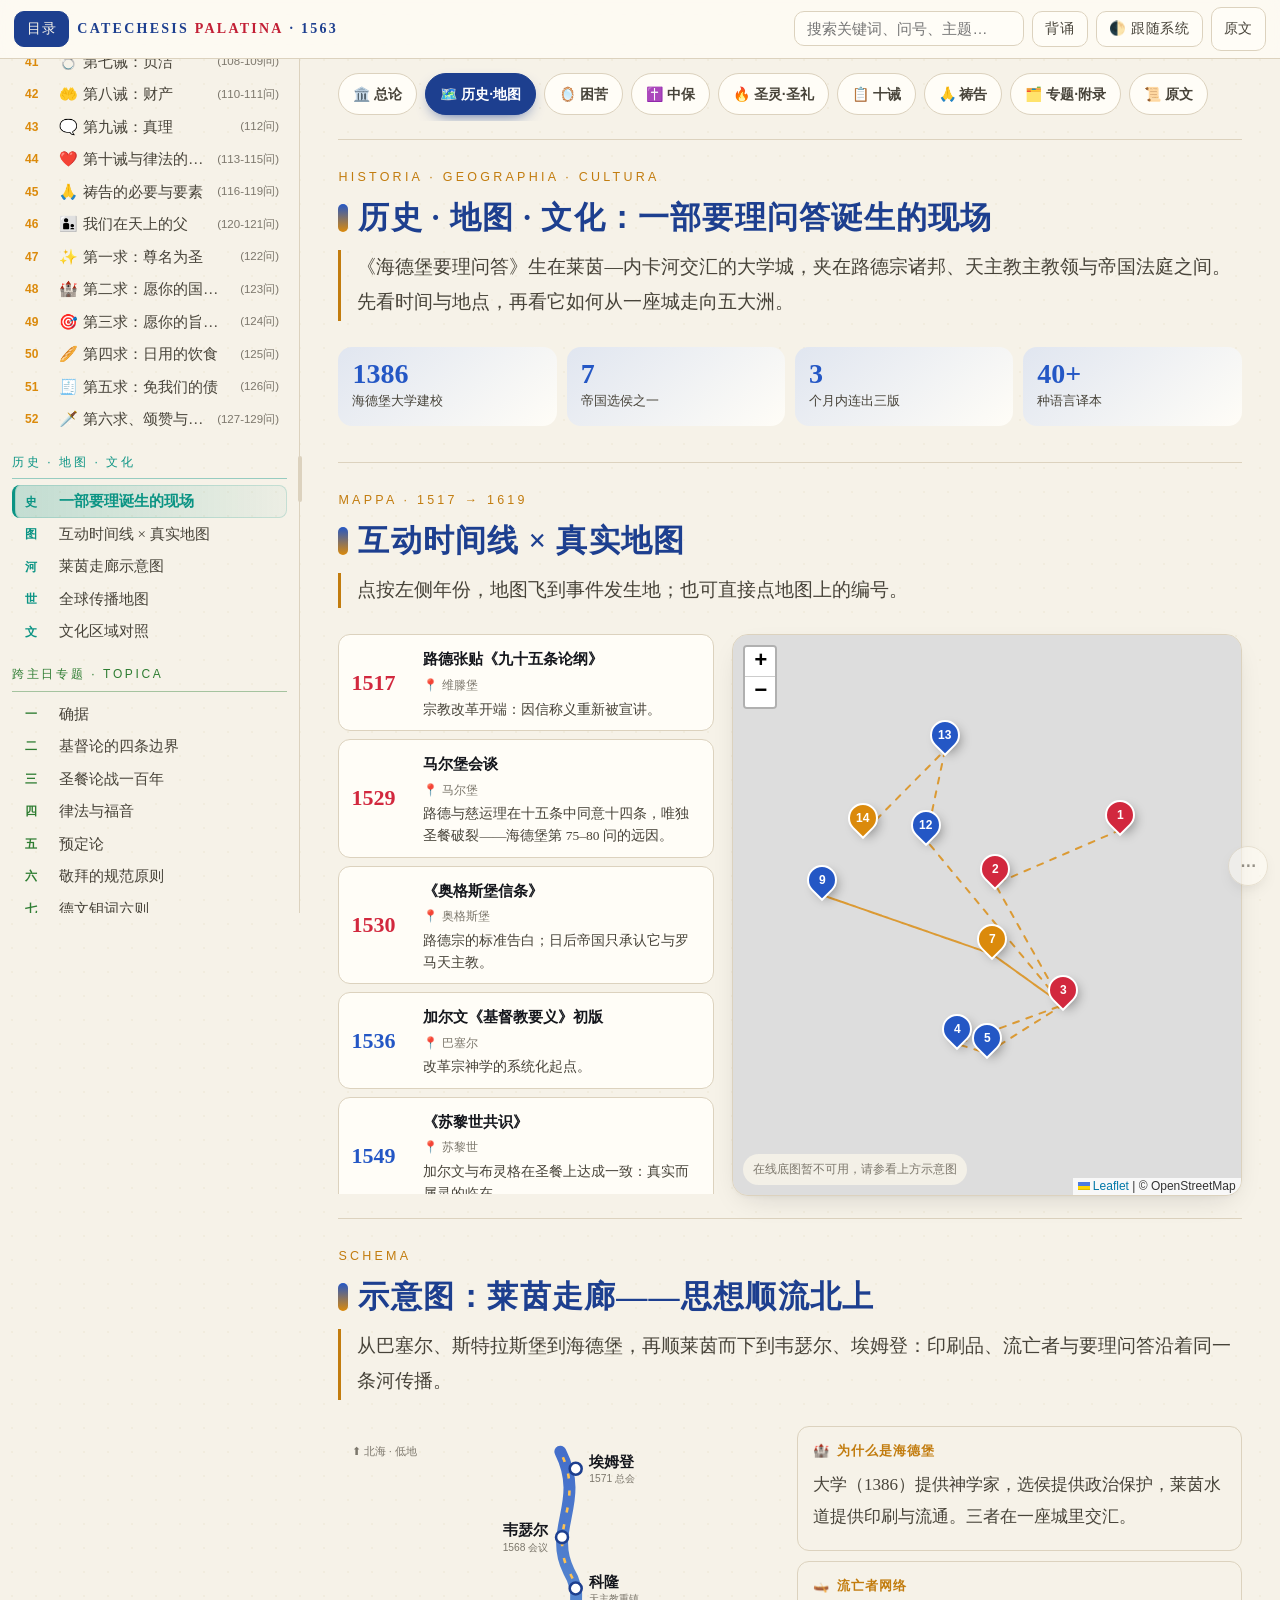
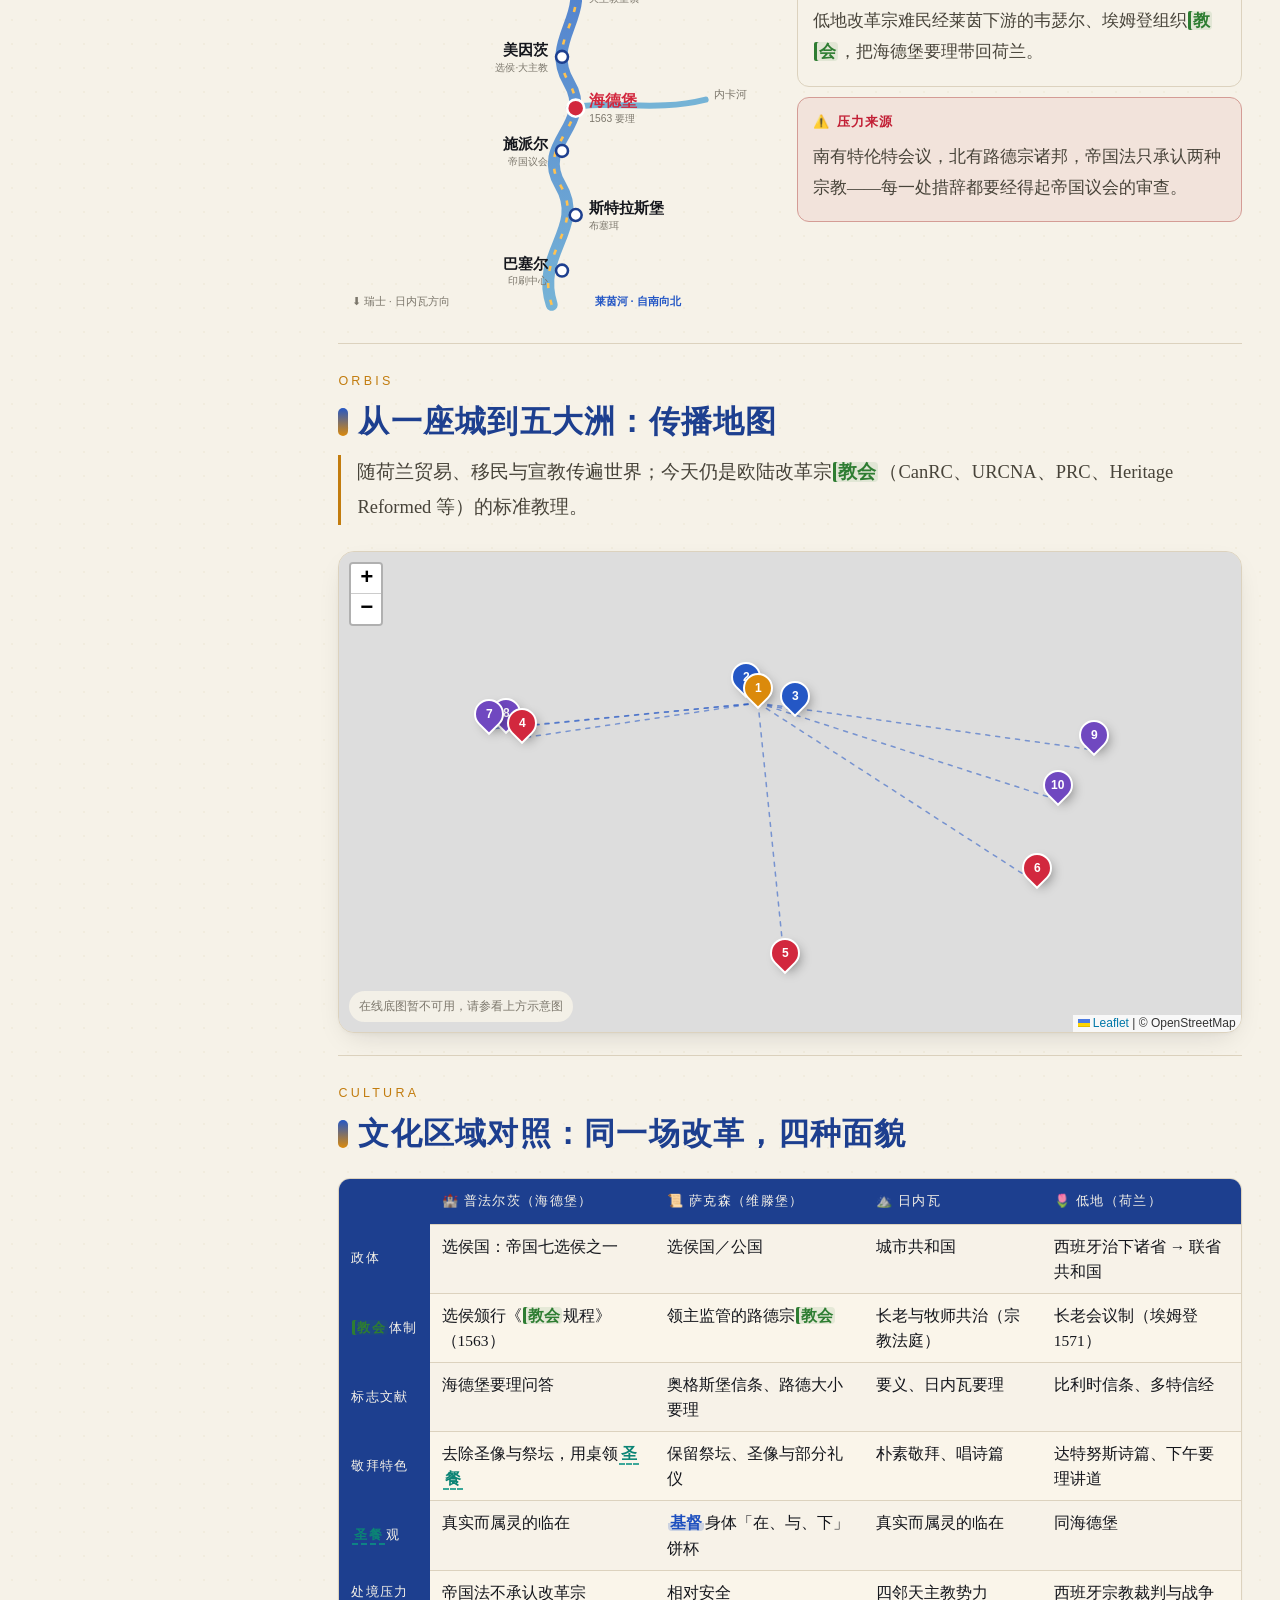
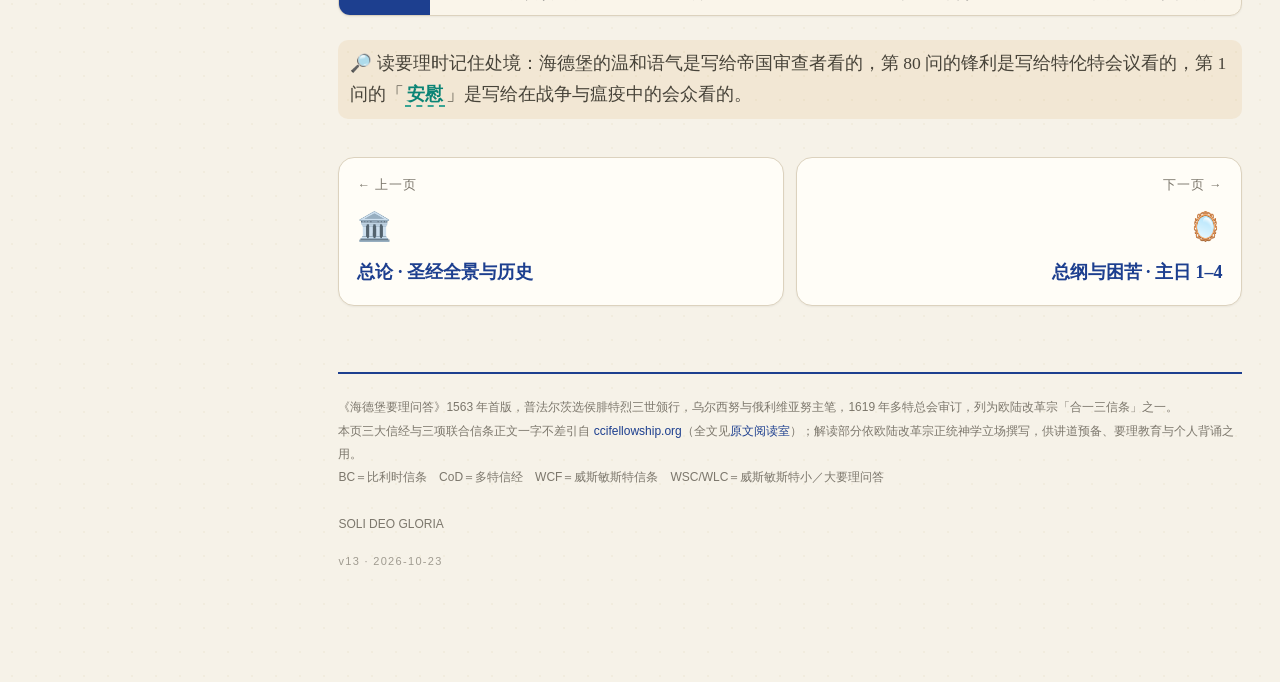
==== commit 30b7e5fd: "v13: 修复手机端顶部大片空白；目录单行、分部配色、可拖宽并记住宽度 Co-Authored-By: Claude Opus 5.5 <noreply@anthropic.com> Claude-S" ====
--- a/history.html
+++ b/history.html
@@ -1 +1 @@
-<!DOCTYPE html><html lang="zh-Hans"><head><meta charset="utf-8"><meta name="viewport" content="width=device-width,initial-scale=1,viewport-fit=cover"><meta name="theme-color" content="#1F3864"><title>历史 · 地图 · 文化 · 海德堡要理问答 52 主日</title><meta name="description" content="海德堡要理问答 129 问 52 主日全景解读：时间线、救赎史故事线、圣经神学、圣约神学、三大普世信经与三项联合信条、地图、思维导图、流程图与背诵系统。"><link rel="icon" href="data:image/svg+xml,%3Csvg xmlns=%27http://www.w3.org/2000/svg%27 viewBox=%270 0 32 32%27%3E%3Crect width=%2732%27 height=%2732%27 fill=%27%231F3864%27/%3E%3Ctext x=%2716%27 y=%2723%27 font-size=%2720%27 text-anchor=%27middle%27 fill=%27%23F6F2E8%27%3EH%3C/text%3E%3C/svg%3E"><script>if("IntersectionObserver" in window)document.documentElement.classList.add("io")</script><link rel="stylesheet" href="assets/site.css"><script type="speculationrules">{"prerender": [{"where": {"href_matches": "/*"}, "eagerness": "moderate"}], "prefetch": [{"urls": ["index.html", "p1-misery.html", "p2-christ.html", "p3-spirit.html", "p4-law.html", "p5-prayer.html", "topics.html", "texts.html"], "eagerness": "eager"}]}</script></head><body><svg width="0" height="0" style="position:absolute" aria-hidden="true"><symbol id="i-book" viewBox="0 0 24 24" fill="none" stroke="currentColor" stroke-width="1.8" stroke-linecap="round" stroke-linejoin="round"><path d="M4 4h7a3 3 0 0 1 3 3v13a2 2 0 0 0-2-2H4z"/><path d="M20 4h-6a3 3 0 0 0-3 3v13a2 2 0 0 1 2-2h7z"/></symbol><symbol id="i-cross" viewBox="0 0 24 24" fill="none" stroke="currentColor" stroke-width="1.8" stroke-linecap="round" stroke-linejoin="round"><path d="M12 2v20M5 8h14"/></symbol><symbol id="i-core" viewBox="0 0 24 24" fill="none" stroke="currentColor" stroke-width="1.8" stroke-linecap="round" stroke-linejoin="round"><circle cx="12" cy="12" r="9"/><circle cx="12" cy="12" r="4"/><circle cx="12" cy="12" r="1" fill="currentColor"/></symbol><symbol id="i-flow" viewBox="0 0 24 24" fill="none" stroke="currentColor" stroke-width="1.8" stroke-linecap="round" stroke-linejoin="round"><path d="M5 12h14M13 6l6 6-6 6"/></symbol><symbol id="i-scroll" viewBox="0 0 24 24" fill="none" stroke="currentColor" stroke-width="1.8" stroke-linecap="round" stroke-linejoin="round"><path d="M8 3h11v15a3 3 0 0 1-3 3H6a3 3 0 0 1-3-3V6h5"/><path d="M8 3v13"/></symbol><symbol id="i-lang" viewBox="0 0 24 24" fill="none" stroke="currentColor" stroke-width="1.8" stroke-linecap="round" stroke-linejoin="round"><path d="M4 5h9M8.5 3v2M6 5c1 4 4 7 7 8M11 5c-1 4-4 7-7 8"/><path d="M14 21l4-9 4 9M15.5 18h5"/></symbol><symbol id="i-globe" viewBox="0 0 24 24" fill="none" stroke="currentColor" stroke-width="1.8" stroke-linecap="round" stroke-linejoin="round"><circle cx="12" cy="12" r="9"/><path d="M3 12h18M12 3a14 14 0 0 1 0 18M12 3a14 14 0 0 0 0 18"/></symbol><symbol id="i-brain" viewBox="0 0 24 24" fill="none" stroke="currentColor" stroke-width="1.8" stroke-linecap="round" stroke-linejoin="round"><path d="M9 4a3 3 0 0 0-3 3 3 3 0 0 0-2 5 3 3 0 0 0 2 5 3 3 0 0 0 3 3h1V4z"/><path d="M15 4a3 3 0 0 1 3 3 3 3 0 0 1 2 5 3 3 0 0 1-2 5 3 3 0 0 1-3 3h-1V4z"/></symbol><symbol id="i-arc" viewBox="0 0 24 24" fill="none" stroke="currentColor" stroke-width="1.8" stroke-linecap="round" stroke-linejoin="round"><path d="M3 18c4-12 14-12 18 0"/><circle cx="3" cy="18" r="1.5"/><circle cx="21" cy="18" r="1.5"/></symbol><symbol id="i-eye" viewBox="0 0 24 24" fill="none" stroke="currentColor" stroke-width="1.8" stroke-linecap="round" stroke-linejoin="round"><path d="M2 12s4-7 10-7 10 7 10 7-4 7-10 7S2 12 2 12z"/><circle cx="12" cy="12" r="3"/></symbol><symbol id="i-link" viewBox="0 0 24 24" fill="none" stroke="currentColor" stroke-width="1.8" stroke-linecap="round" stroke-linejoin="round"><path d="M10 14a4 4 0 0 0 6 0l3-3a4 4 0 0 0-6-6l-1 1"/><path d="M14 10a4 4 0 0 0-6 0l-3 3a4 4 0 0 0 6 6l1-1"/></symbol><symbol id="i-alert" viewBox="0 0 24 24" fill="none" stroke="currentColor" stroke-width="1.8" stroke-linecap="round" stroke-linejoin="round"><path d="M12 3l10 18H2z"/><path d="M12 10v5M12 18v.5"/></symbol><symbol id="i-key" viewBox="0 0 24 24" fill="none" stroke="currentColor" stroke-width="1.8" stroke-linecap="round" stroke-linejoin="round"><circle cx="8" cy="15" r="4"/><path d="M11 12l9-9M17 6l3 3"/></symbol><symbol id="i-map" viewBox="0 0 24 24" fill="none" stroke="currentColor" stroke-width="1.8" stroke-linecap="round" stroke-linejoin="round"><path d="M12 21s-7-6-7-12a7 7 0 0 1 14 0c0 6-7 12-7 12z"/><circle cx="12" cy="9" r="2.5"/></symbol><symbol id="i-clock" viewBox="0 0 24 24" fill="none" stroke="currentColor" stroke-width="1.8" stroke-linecap="round" stroke-linejoin="round"><circle cx="12" cy="12" r="9"/><path d="M12 7v5l3 2"/></symbol><symbol id="i-mic" viewBox="0 0 24 24" fill="none" stroke="currentColor" stroke-width="1.8" stroke-linecap="round" stroke-linejoin="round"><rect x="9" y="3" width="6" height="11" rx="3"/><path d="M5 11a7 7 0 0 0 14 0M12 18v3"/></symbol><symbol id="i-layers" viewBox="0 0 24 24" fill="none" stroke="currentColor" stroke-width="1.8" stroke-linecap="round" stroke-linejoin="round"><path d="M12 3l9 5-9 5-9-5z"/><path d="M3 13l9 5 9-5"/></symbol><symbol id="i-chev" viewBox="0 0 24 24" fill="none" stroke="currentColor" stroke-width="1.8" stroke-linecap="round" stroke-linejoin="round"><path d="M6 9l6 6 6-6"/></symbol></svg><div id="prog"></div><div class="topbar"><div class="tb"><button class="btn on" id="tocBtn" title="显示／隐藏目录">目录</button><div class="brand">CATECHESIS <b>PALATINA</b> · 1563</div><div class="sp"></div><div class="tbs"><input id="q" type="search" placeholder="搜索关键词、问号、主题…" aria-label="搜索"></div><button class="btn" id="drillBtn" title="遮盖答案，点按逐问自测">背诵</button><button class="btn" id="themeBtn" title="明／暗／跟随系统">主题</button><a class="btn" href="texts.html" title="信经与信条全文（ccifellowship.org 原文）">原文</a></div></div><div class="scrim"></div><div class="shell"><nav class="side"><div class="toc"><a class="toc-src" href="texts.html"><span class="no">原</span>原文阅读室（信经／信条全文）↗</a><div class="toc-h">总论 · PROLEGOMENA</div><a href="index.html#intro-why"><span class="emo">🏰</span><span class="no">I</span>为什么会有这本要理问答</a><a href="index.html#intro-frame"><span class="emo">🧭</span><span class="no">II</span>跳出框架看骨架</a><a href="index.html#intro-canon"><span class="emo">📜</span><span class="no">III</span>正典弧线与救赎史故事线</a><a href="index.html#bt-canon"><span class="emo">📖</span><span class="no">III·A</span>圣经神学：跟随故事</a><a href="index.html#bt-cov"><span class="emo">🤝</span><span class="no">III·B</span>圣约神学：全书的语法</a><a href="index.html#intro-compare"><span class="emo">🏛️</span><span class="no">IV</span>三大普世信经与三项联合信条</a><a href="index.html#creed-reader"><span class="emo">🎙️</span><span class="no">IV·A</span>信经背诵室（干净阅读版）</a><a href="index.html#forms-cmp"><span class="emo">⚖️</span><span class="no">IV·B</span>三项联合信条深度对比</a><a href="index.html#intro-method"><span class="emo">🔍</span><span class="no">V</span>释经进路：四层读法</a><a href="index.html#intro-map"><span class="emo">🗺️</span><span class="no">VI</span>改革宗欧洲：影响流向地图</a><a href="index.html#intro-text"><span class="emo">🖋️</span><span class="no">VII</span>文本、版本与要理讲道传统</a><a href="index.html#compass"><span class="emo">🧠</span><span class="no">VIII</span>思维导图与 52 主日罗盘</a><a href="index.html#flash"><span class="emo">🃏</span><span class="no">VIII·A</span>52 主日闪卡速记</a><div class="toc-h">总纲 · PROOEMIUM</div><a href="p1-misery.html#ld1" data-n="1"><span class="no">1</span><span class="emo">🕊️</span>唯一的安慰<span class="qr">(1-2问)</span></a><div class="toc-h">困苦 · MISERIA</div><a href="p1-misery.html#ld2" data-n="2"><span class="no">2</span><span class="emo">🪞</span>认识困苦的途径<span class="qr">(3-5问)</span></a><a href="p1-misery.html#ld3" data-n="3"><span class="no">3</span><span class="emo">🍎</span>创造、堕落与败坏<span class="qr">(6-8问)</span></a><a href="p1-misery.html#ld4" data-n="4"><span class="no">4</span><span class="emo">⚖️</span>神的公义与怜悯<span class="qr">(9-11问)</span></a><div class="toc-h">拯救 · LIBERATIO</div><a href="p2-christ.html#ld5" data-n="5"><span class="no">5</span><span class="emo">🌉</span>中保的必要与资格<span class="qr">(12-15问)</span></a><a href="p2-christ.html#ld6" data-n="6"><span class="no">6</span><span class="emo">👑</span>这中保是谁<span class="qr">(16-19问)</span></a><a href="p2-christ.html#ld7" data-n="7"><span class="no">7</span><span class="emo">🔑</span>真信心与使徒信经<span class="qr">(20-23问)</span></a><a href="p2-christ.html#ld8" data-n="8"><span class="no">8</span><span class="emo">🔺</span>三位一体<span class="qr">(24-25问)</span></a><a href="p2-christ.html#ld9" data-n="9"><span class="no">9</span><span class="emo">🌍</span>圣父与创造<span class="qr">(26问)</span></a><a href="p2-christ.html#ld10" data-n="10"><span class="no">10</span><span class="emo">🌧️</span>神的护理<span class="qr">(27-28问)</span></a><a href="p2-christ.html#ld11" data-n="11"><span class="no">11</span><span class="emo">✝️</span>耶稣这名<span class="qr">(29-30问)</span></a><a href="p2-christ.html#ld12" data-n="12"><span class="no">12</span><span class="emo">🫒</span>基督三职与信徒的受膏<span class="qr">(31-32问)</span></a><a href="p2-christ.html#ld13" data-n="13"><span class="no">13</span><span class="emo">👶</span>独生子与我们的主<span class="qr">(33-34问)</span></a><a href="p2-christ.html#ld14" data-n="14"><span class="no">14</span><span class="emo">🌟</span>道成肉身<span class="qr">(35-36问)</span></a><a href="p2-christ.html#ld15" data-n="15"><span class="no">15</span><span class="emo">🩸</span>受苦、彼拉多与十字架<span class="qr">(37-39问)</span></a><a href="p2-christ.html#ld16" data-n="16"><span class="no">16</span><span class="emo">⚰️</span>死、埋葬与降在阴间<span class="qr">(40-44问)</span></a><a href="p2-christ.html#ld17" data-n="17"><span class="no">17</span><span class="emo">🌅</span>复活<span class="qr">(45问)</span></a><a href="p2-christ.html#ld18" data-n="18"><span class="no">18</span><span class="emo">☁️</span>升天与「加尔文之外」<span class="qr">(46-49问)</span></a><a href="p2-christ.html#ld19" data-n="19"><span class="no">19</span><span class="emo">⚖️</span>坐在右边与再来审判<span class="qr">(50-52问)</span></a><a href="p3-spirit.html#ld20" data-n="20"><span class="no">20</span><span class="emo">🔥</span>圣灵<span class="qr">(53问)</span></a><a href="p3-spirit.html#ld21" data-n="21"><span class="no">21</span><span class="emo">⛪</span>教会、相通与赦罪<span class="qr">(54-56问)</span></a><a href="p3-spirit.html#ld22" data-n="22"><span class="no">22</span><span class="emo">🌱</span>身体复活与永生<span class="qr">(57-58问)</span></a><a href="p3-spirit.html#ld23" data-n="23"><span class="no">23</span><span class="emo">🧥</span>因信称义<span class="qr">(59-61问)</span></a><a href="p3-spirit.html#ld24" data-n="24"><span class="no">24</span><span class="emo">🍇</span>善行与功德<span class="qr">(62-64问)</span></a><a href="p3-spirit.html#ld25" data-n="25"><span class="no">25</span><span class="emo">📖</span>圣道、圣礼与信心的来源<span class="qr">(65-68问)</span></a><a href="p3-spirit.html#ld26" data-n="26"><span class="no">26</span><span class="emo">💧</span>洗礼<span class="qr">(69-71问)</span></a><a href="p3-spirit.html#ld27" data-n="27"><span class="no">27</span><span class="emo">👪</span>婴儿洗<span class="qr">(72-74问)</span></a><a href="p3-spirit.html#ld28" data-n="28"><span class="no">28</span><span class="emo">🍞</span>圣餐<span class="qr">(75-77问)</span></a><a href="p3-spirit.html#ld29" data-n="29"><span class="no">29</span><span class="emo">🍷</span>反变质说<span class="qr">(78-79问)</span></a><a href="p3-spirit.html#ld30" data-n="30"><span class="no">30</span><span class="emo">🚫</span>弥撒、圣餐的界限<span class="qr">(80-82问)</span></a><a href="p3-spirit.html#ld31" data-n="31"><span class="no">31</span><span class="emo">🗝️</span>天国的钥匙<span class="qr">(83-85问)</span></a><div class="toc-h">感恩 · GRATITUDO</div><a href="p4-law.html#ld32" data-n="32"><span class="no">32</span><span class="emo">🌳</span>我们为何仍要行善<span class="qr">(86-87问)</span></a><a href="p4-law.html#ld33" data-n="33"><span class="no">33</span><span class="emo">🔄</span>真悔改与善行的定义<span class="qr">(88-91问)</span></a><a href="p4-law.html#ld34" data-n="34"><span class="no">34</span><span class="emo">1️⃣</span>十诫与第一诫<span class="qr">(92-95问)</span></a><a href="p4-law.html#ld35" data-n="35"><span class="no">35</span><span class="emo">🖼️</span>第二诫：敬拜的方式<span class="qr">(96-98问)</span></a><a href="p4-law.html#ld36" data-n="36"><span class="no">36</span><span class="emo">🗣️</span>第三诫：神的名<span class="qr">(99-100问)</span></a><a href="p4-law.html#ld37" data-n="37"><span class="no">37</span><span class="emo">✋</span>合乎圣经的起誓<span class="qr">(101-102问)</span></a><a href="p4-law.html#ld38" data-n="38"><span class="no">38</span><span class="emo">🕯️</span>第四诫：安息日与主日<span class="qr">(103问)</span></a><a href="p4-law.html#ld39" data-n="39"><span class="no">39</span><span class="emo">👨‍👩‍👧</span>第五诫：权柄<span class="qr">(104问)</span></a><a href="p4-law.html#ld40" data-n="40"><span class="no">40</span><span class="emo">🛡️</span>第六诫：生命<span class="qr">(105-107问)</span></a><a href="p4-law.html#ld41" data-n="41"><span class="no">41</span><span class="emo">💍</span>第七诫：贞洁<span class="qr">(108-109问)</span></a><a href="p4-law.html#ld42" data-n="42"><span class="no">42</span><span class="emo">🤲</span>第八诫：财产<span class="qr">(110-111问)</span></a><a href="p4-law.html#ld43" data-n="43"><span class="no">43</span><span class="emo">🗨️</span>第九诫：真理<span class="qr">(112问)</span></a><a href="p4-law.html#ld44" data-n="44"><span class="no">44</span><span class="emo">❤️</span>第十诫与律法的严格<span class="qr">(113-115问)</span></a><a href="p5-prayer.html#ld45" data-n="45"><span class="no">45</span><span class="emo">🙏</span>祷告的必要与要素<span class="qr">(116-119问)</span></a><a href="p5-prayer.html#ld46" data-n="46"><span class="no">46</span><span class="emo">👨‍👦</span>我们在天上的父<span class="qr">(120-121问)</span></a><a href="p5-prayer.html#ld47" data-n="47"><span class="no">47</span><span class="emo">✨</span>第一求：尊名为圣<span class="qr">(122问)</span></a><a href="p5-prayer.html#ld48" data-n="48"><span class="no">48</span><span class="emo">🏰</span>第二求：愿你的国降临<span class="qr">(123问)</span></a><a href="p5-prayer.html#ld49" data-n="49"><span class="no">49</span><span class="emo">🎯</span>第三求：愿你的旨意成就<span class="qr">(124问)</span></a><a href="p5-prayer.html#ld50" data-n="50"><span class="no">50</span><span class="emo">🥖</span>第四求：日用的饮食<span class="qr">(125问)</span></a><a href="p5-prayer.html#ld51" data-n="51"><span class="no">51</span><span class="emo">🧾</span>第五求：免我们的债<span class="qr">(126问)</span></a><a href="p5-prayer.html#ld52" data-n="52"><span class="no">52</span><span class="emo">🗡️</span>第六求、颂赞与阿们<span class="qr">(127-129问)</span></a><div class="toc-h">历史 · 地图 · 文化</div><a href="#hist-intro"><span class="no">史</span>一部要理诞生的现场</a><a href="#hist-map"><span class="no">图</span>互动时间线 × 真实地图</a><a href="#hist-rhine"><span class="no">河</span>莱茵走廊示意图</a><a href="#hist-world"><span class="no">世</span>全球传播地图</a><a href="#hist-culture"><span class="no">文</span>文化区域对照</a><div class="toc-h">跨主日专题 · TOPICA</div><a href="topics.html#tp-assurance"><span class="no">一</span>确据</a><a href="topics.html#tp-chalcedon"><span class="no">二</span>基督论的四条边界</a><a href="topics.html#tp-supper"><span class="no">三</span>圣餐论战一百年</a><a href="topics.html#tp-lawgospel"><span class="no">四</span>律法与福音</a><a href="topics.html#tp-election"><span class="no">五</span>预定论</a><a href="topics.html#tp-worship"><span class="no">六</span>敬拜的规范原则</a><a href="topics.html#tp-german"><span class="no">七</span>德文钥词六则</a><div class="toc-h">结语 · CONCLUSIO</div><a href="topics.html#closure"><span class="emo">♾️</span><span class="no">·</span>三重闭环</a><div class="toc-h">附录 · APPENDIX</div><a href="topics.html#ap-munus"><span class="emo">👑</span><span class="no">A</span>基督三职</a><a href="topics.html#ap-ordo"><span class="emo">⛓️</span><span class="no">B</span>救恩次序与动态链</a><a href="topics.html#ap-sac"><span class="emo">🍞</span><span class="no">C</span>圣餐四立场</a><a href="topics.html#ap-dec"><span class="emo">📋</span><span class="no">D</span>十诫总表</a><a href="topics.html#ap-lp"><span class="emo">🙏</span><span class="no">E</span>主祷文六求</a><a href="topics.html#ap-keys"><span class="emo">🗝️</span><span class="no">F</span>教会纪律流程</a><a href="topics.html#ap-opp"><span class="emo">🛡️</span><span class="no">G</span>对手立场总表</a><a href="topics.html#ap-lex"><span class="emo">🔤</span><span class="no">H</span>原文钥词汇编</a><a href="topics.html#ap-index"><span class="emo">🗂️</span><span class="no">I</span>52 主日速查索引</a><a href="topics.html#ap-pair"><span class="emo">🔗</span><span class="no">J</span>成对记忆与人生处境</a><a href="topics.html#ap-memo"><span class="emo">💡</span><span class="no">K</span>背诵方案 · 口诀 · 数字锚点</a><a href="topics.html#ap-quiz"><span class="emo">✅</span><span class="no">L</span>32 题交互自测</a></div></nav><main class="main"><nav class="pstrip" aria-label="分页"><a href="index.html">🏛️ 总论</a><a href="history.html" class="cur" aria-current="page">🗺️ 历史·地图</a><a href="p1-misery.html">🪞 困苦</a><a href="p2-christ.html">✝️ 中保</a><a href="p3-spirit.html">🔥 圣灵·圣礼</a><a href="p4-law.html">📋 十诫</a><a href="p5-prayer.html">🙏 祷告</a><a href="topics.html">🗂️ 专题·附录</a><a href="texts.html">📜 原文</a></nav><div id="sNote" class="lead hidden"></div><section class="sec histsec" id="hist-intro"><div class="eyebrow">HISTORIA · GEOGRAPHIA · CULTURA</div><h2>历史 · 地图 · 文化：一部要理问答诞生的现场</h2><p class="lead">《海德堡要理问答》生在莱茵—内卡河交汇的大学城，夹在路德宗诸邦、天主教主教领与帝国法庭之间。先看时间与地点，再看它如何从一座城走向五大洲。</p><div class="hstats"><div><b>1386</b>海德堡大学建校</div><div><b>7</b>帝国选侯之一</div><div><b>3</b>个月内连出三版</div><div><b>40+</b>种语言译本</div></div></section><section class="sec histsec" id="hist-map"><div class="eyebrow">MAPPA · 1517 → 1619</div><h2>互动时间线 × 真实地图</h2><p class="lead">点按左侧年份，地图飞到事件发生地；也可直接点地图上的编号。</p><div class="hgrid"><div class="tlwrap"><button class="tl11 misery" data-i="0" type="button"><b>1517</b><span>路德张贴《九十五条论纲》</span><em>📍 维滕堡</em><p>宗教改革开端：因信称义重新被宣讲。</p></button><button class="tl11 misery" data-i="1" type="button"><b>1529</b><span>马尔堡会谈</span><em>📍 马尔堡</em><p>路德与慈运理在十五条中同意十四条，唯独圣餐破裂——海德堡第 75–80 问的远因。</p></button><button class="tl11 misery" data-i="2" type="button"><b>1530</b><span>《奥格斯堡信条》</span><em>📍 奥格斯堡</em><p>路德宗的标准告白；日后帝国只承认它与罗马天主教。</p></button><button class="tl11 deliver" data-i="3" type="button"><b>1536</b><span>加尔文《基督教要义》初版</span><em>📍 巴塞尔</em><p>改革宗神学的系统化起点。</p></button><button class="tl11 deliver" data-i="4" type="button"><b>1549</b><span>《苏黎世共识》</span><em>📍 苏黎世</em><p>加尔文与布灵格在圣餐上达成一致：真实而属灵的临在。</p></button><button class="tl11 misery" data-i="5" type="button"><b>1555</b><span>奥格斯堡和约</span><em>📍 奥格斯堡</em><p>「教随国定」：改革宗不在受保护之列，海德堡的处境由此紧张。</p></button><button class="tl11 gratitude" data-i="6" type="button"><b>1559</b><span>腓特烈三世继任选侯</span><em>📍 海德堡</em><p>普法尔茨选侯国转向改革宗。</p></button><button class="tl11 misery" data-i="7" type="button"><b>1560</b><span>海德堡圣餐之争</span><em>📍 海德堡</em><p>赫斯胡斯与克莱布茨在祭坛前争夺圣杯；选侯决心编一部统一的要理。</p></button><button class="tl11 deliver" data-i="8" type="button"><b>1561</b><span>《比利时信条》</span><em>📍 图尔奈</em><p>德·布雷投书城堡墙内，向西班牙王证明改革宗信徒不是叛民。</p></button><button class="tl11 gratitude" data-i="9" type="button"><b>1563</b><span>《海德堡要理问答》出版</span><em>📍 海德堡</em><p>乌尔西努与俄利维亚努主笔；同年三版，第三版加入第 80 问全文。</p></button><button class="tl11 gratitude" data-i="10" type="button"><b>1566</b><span>帝国议会上的辩护</span><em>📍 奥格斯堡</em><p>腓特烈三世以圣经为本为要理辩护，未被定罪。</p></button><button class="tl11 deliver" data-i="11" type="button"><b>1568</b><span>韦瑟尔会议</span><em>📍 韦瑟尔</em><p>流亡中的低地改革宗规划教会秩序，采用海德堡要理。</p></button><button class="tl11 deliver" data-i="12" type="button"><b>1571</b><span>埃姆登总会</span><em>📍 埃姆登</em><p>低地改革宗的「母会」：长老会议体制成形。</p></button><button class="tl11 gratitude" data-i="13" type="button"><b>1618</b><span>多特总会（1618–19）</span><em>📍 多特勒支</em><p>审订海德堡与比利时信条，制定多特信经——合一三信条完成。</p></button></div><div class="mapbox"><div id="mapEU" class="lmap" aria-label="宗教改革欧洲地图"></div><div class="mapnote" id="mapEUnote">地图加载中…</div></div></div><script type="application/json" id="evData">[{"y": 1517, "p": "维滕堡", "la": 51.866, "lo": 12.646, "t": "路德张贴《九十五条论纲》", "x": "宗教改革开端：因信称义重新被宣讲。", "c": "misery"}, {"y": 1529, "p": "马尔堡", "la": 50.81, "lo": 8.771, "t": "马尔堡会谈", "x": "路德与慈运理在十五条中同意十四条，唯独圣餐破裂——海德堡第 75–80 问的远因。", "c": "misery"}, {"y": 1530, "p": "奥格斯堡", "la": 48.371, "lo": 10.898, "t": "《奥格斯堡信条》", "x": "路德宗的标准告白；日后帝国只承认它与罗马天主教。", "c": "misery"}, {"y": 1536, "p": "巴塞尔", "la": 47.559, "lo": 7.588, "t": "加尔文《基督教要义》初版", "x": "改革宗神学的系统化起点。", "c": "deliver"}, {"y": 1549, "p": "苏黎世", "la": 47.377, "lo": 8.54, "t": "《苏黎世共识》", "x": "加尔文与布灵格在圣餐上达成一致：真实而属灵的临在。", "c": "deliver"}, {"y": 1555, "p": "奥格斯堡", "la": 48.371, "lo": 10.898, "t": "奥格斯堡和约", "x": "「教随国定」：改革宗不在受保护之列，海德堡的处境由此紧张。", "c": "misery"}, {"y": 1559, "p": "海德堡", "la": 49.41, "lo": 8.694, "t": "腓特烈三世继任选侯", "x": "普法尔茨选侯国转向改革宗。", "c": "gratitude"}, {"y": 1560, "p": "海德堡", "la": 49.41, "lo": 8.694, "t": "海德堡圣餐之争", "x": "赫斯胡斯与克莱布茨在祭坛前争夺圣杯；选侯决心编一部统一的要理。", "c": "misery"}, {"y": 1561, "p": "图尔奈", "la": 50.606, "lo": 3.389, "t": "《比利时信条》", "x": "德·布雷投书城堡墙内，向西班牙王证明改革宗信徒不是叛民。", "c": "deliver"}, {"y": 1563, "p": "海德堡", "la": 49.41, "lo": 8.694, "t": "《海德堡要理问答》出版", "x": "乌尔西努与俄利维亚努主笔；同年三版，第三版加入第 80 问全文。", "c": "gratitude"}, {"y": 1566, "p": "奥格斯堡", "la": 48.371, "lo": 10.898, "t": "帝国议会上的辩护", "x": "腓特烈三世以圣经为本为要理辩护，未被定罪。", "c": "gratitude"}, {"y": 1568, "p": "韦瑟尔", "la": 51.663, "lo": 6.617, "t": "韦瑟尔会议", "x": "流亡中的低地改革宗规划教会秩序，采用海德堡要理。", "c": "deliver"}, {"y": 1571, "p": "埃姆登", "la": 53.367, "lo": 7.206, "t": "埃姆登总会", "x": "低地改革宗的「母会」：长老会议体制成形。", "c": "deliver"}, {"y": 1618, "p": "多特勒支", "la": 51.813, "lo": 4.673, "t": "多特总会（1618–19）", "x": "审订海德堡与比利时信条，制定多特信经——合一三信条完成。", "c": "gratitude"}]</script></section><section class="sec histsec" id="hist-rhine"><div class="eyebrow">SCHEMA</div><h2>示意图：莱茵走廊——思想顺流北上</h2><p class="lead">从巴塞尔、斯特拉斯堡到海德堡，再顺莱茵而下到韦瑟尔、埃姆登：印刷品、流亡者与要理问答沿着同一条河传播。</p><div class="rhwrap"><div class="zbox"><svg viewBox="0 0 520 580" class="svg7 rhine" role="img" aria-label="莱茵河走廊示意图"><defs><linearGradient id="rv" x1="0" y1="1" x2="0" y2="0"><stop offset="0" stop-color="#5FA8D3"/><stop offset="1" stop-color="#2457C5"/></linearGradient></defs><path class="river" d="M250 560 C230 500 290 470 260 420 C230 370 300 350 270 300 C240 250 300 220 270 170 C245 120 290 90 260 30" stroke="url(#rv)"/><path class="river small" d="M270 330 C320 320 370 335 430 320"/><text class="rl7" x="440" y="318">内卡河</text><text class="rl7 big" x="300" y="560">莱茵河 · 自南向北</text><path class="idea" d="M250 560 C230 500 290 470 260 420 C230 370 300 350 270 300 C240 250 300 220 270 170 C245 120 290 90 260 30"/><g class="rc" style="--i:0"><circle cx="262" cy="520" r="7"/><text class="rn" x="246" y="518" text-anchor="end">巴塞尔</text><text class="rs" x="246" y="536" text-anchor="end">印刷中心</text></g><g class="rc" style="--i:1"><circle cx="278" cy="455" r="7"/><text class="rn" x="294" y="453">斯特拉斯堡</text><text class="rs" x="294" y="471">布塞珥</text></g><g class="rc" style="--i:2"><circle cx="262" cy="380" r="7"/><text class="rn" x="246" y="378" text-anchor="end">施派尔</text><text class="rs" x="246" y="396" text-anchor="end">帝国议会</text></g><g class="rc key" style="--i:3"><circle cx="278" cy="330" r="10"/><text class="rn" x="294" y="328">海德堡</text><text class="rs" x="294" y="346">1563 要理</text></g><g class="rc" style="--i:4"><circle cx="262" cy="270" r="7"/><text class="rn" x="246" y="268" text-anchor="end">美因茨</text><text class="rs" x="246" y="286" text-anchor="end">选侯·大主教</text></g><g class="rc" style="--i:5"><circle cx="278" cy="190" r="7"/><text class="rn" x="294" y="188">科隆</text><text class="rs" x="294" y="206">天主教重镇</text></g><g class="rc" style="--i:6"><circle cx="262" cy="130" r="7"/><text class="rn" x="246" y="128" text-anchor="end">韦瑟尔</text><text class="rs" x="246" y="146" text-anchor="end">1568 会议</text></g><g class="rc" style="--i:7"><circle cx="278" cy="50" r="7"/><text class="rn" x="294" y="48">埃姆登</text><text class="rs" x="294" y="66">1571 总会</text></g><text class="rl7" x="16" y="34">⬆ 北海 · 低地</text><text class="rl7" x="16" y="560">⬇ 瑞士 · 日内瓦方向</text></svg><button class="zbtn" type="button">⤢ 放大</button></div><div class="rhnote"><div class="tile"><div class="tl">🏰<span>为什么是海德堡</span></div><p>大学（1386）提供神学家，选侯提供政治保护，莱茵水道提供印刷与流通。三者在一座城里交汇。</p></div><div class="tile"><div class="tl">🛶<span>流亡者网络</span></div><p>低地改革宗难民经莱茵下游的韦瑟尔、埃姆登组织<mark class="mk mk-cov">教会</mark>，把海德堡要理带回荷兰。</p></div><div class="tile t-warn"><div class="tl">⚠️<span>压力来源</span></div><p>南有特伦特会议，北有路德宗诸邦，帝国法只承认两种宗教——每一处措辞都要经得起帝国议会的审查。</p></div></div></div></section><section class="sec histsec" id="hist-world"><div class="eyebrow">ORBIS</div><h2>从一座城到五大洲：传播地图</h2><p class="lead">随荷兰贸易、移民与宣教传遍世界；今天仍是欧陆改革宗<mark class="mk mk-cov">教会</mark>（CanRC、URCNA、PRC、Heritage Reformed 等）的标准教理。</p><div class="mapbox wide"><div id="mapWorld" class="lmap" aria-label="海德堡要理问答全球传播地图"></div><div class="mapnote" id="mapWorldnote"></div></div><script type="application/json" id="wdData">[{"p": "海德堡", "la": 49.41, "lo": 8.69, "t": "1563 诞生", "c": "gratitude"}, {"p": "多特勒支 · 荷兰", "la": 51.81, "lo": 4.67, "t": "1619 定为合一三信条之一", "c": "deliver"}, {"p": "德布勒森 · 匈牙利", "la": 47.53, "lo": 21.63, "t": "匈牙利改革宗沿用至今", "c": "deliver"}, {"p": "纽约（新阿姆斯特丹）", "la": 40.71, "lo": -74.01, "t": "1628 荷兰改革宗会众", "c": "misery"}, {"p": "开普敦 · 南非", "la": -33.92, "lo": 18.42, "t": "荷兰东印度公司时代传入", "c": "misery"}, {"p": "雅加达（巴达维亚）", "la": -6.21, "lo": 106.85, "t": "荷兰东印度公司时代传入", "c": "misery"}, {"p": "大急流城 · 美国", "la": 42.96, "lo": -85.67, "t": "基督教改革宗教会（CRC）", "c": "prologue"}, {"p": "安大略 · 加拿大", "la": 43.33, "lo": -79.8, "t": "加拿大改革宗教会（CanRC）、URCNA", "c": "prologue"}, {"p": "首尔 · 韩国", "la": 37.57, "lo": 126.98, "t": "改革宗神学院与教会使用", "c": "prologue"}, {"p": "香港 · 华语教会", "la": 22.32, "lo": 114.17, "t": "中文译本：华人改革宗教会教导", "c": "prologue"}]</script></section><section class="sec histsec" id="hist-culture"><div class="eyebrow">CULTURA</div><h2>文化区域对照：同一场改革，四种面貌</h2><div class="tw"><table class="cult"><thead><tr><th></th><th>🏰 普法尔茨（海德堡）</th><th>📜 萨克森（维滕堡）</th><th>⛰️ 日内瓦</th><th>🌷 低地（荷兰）</th></tr></thead><tbody><tr><th>政体</th><td>选侯国：帝国七选侯之一</td><td>选侯国／公国</td><td>城市共和国</td><td>西班牙治下诸省 → 联省共和国</td></tr><tr><th><mark class="mk mk-cov">教会</mark>体制</th><td>选侯颁行《<mark class="mk mk-cov">教会</mark>规程》（1563）</td><td>领主监管的路德宗<mark class="mk mk-cov">教会</mark></td><td>长老与牧师共治（宗教法庭）</td><td>长老会议制（埃姆登 1571）</td></tr><tr><th>标志文献</th><td>海德堡要理问答</td><td>奥格斯堡信条、路德大小要理</td><td>要义、日内瓦要理</td><td>比利时信条、多特信经</td></tr><tr><th>敬拜特色</th><td>去除圣像与祭坛，用桌领<mark class="mk mk-spi">圣餐</mark></td><td>保留祭坛、圣像与部分礼仪</td><td>朴素敬拜、唱诗篇</td><td>达特努斯诗篇、下午要理讲道</td></tr><tr><th><mark class="mk mk-spi">圣餐</mark>观</th><td>真实而属灵的临在</td><td><mark class="mk mk-chr">基督</mark>身体「在、与、下」饼杯</td><td>真实而属灵的临在</td><td>同海德堡</td></tr><tr><th>处境压力</th><td>帝国法不承认改革宗</td><td>相对安全</td><td>四邻天主教势力</td><td>西班牙宗教裁判与战争</td></tr></tbody></table></div><p class="fnote7">🔎 读要理时记住处境：海德堡的温和语气是写给帝国审查者看的，第 80 问的锋利是写给特伦特会议看的，第 1 问的「<mark class="mk mk-spi">安慰</mark>」是写给在战争与瘟疫中的会众看的。</p></section><nav class="pnav"><a class="pv" href="index.html"><small>← 上一页</small><span>🏛️</span><b>总论 · 圣经全景与历史</b></a><a class="nx" href="p1-misery.html"><small>下一页 →</small><span>🪞</span><b>总纲与困苦 · 主日 1–4</b></a></nav><div class="foot">《海德堡要理问答》1563 年首版，普法尔茨选侯腓特烈三世颁行，乌尔西努与俄利维亚努主笔，1619 年多特总会审订，列为欧陆改革宗「合一三信条」之一。<br>本页三大信经与三项联合信条正文一字不差引自 <a href="https://ccifellowship.org">ccifellowship.org</a>（全文见<a href="texts.html">原文阅读室</a>）；解读部分依欧陆改革宗正统神学立场撰写，供讲道预备、要理教育与个人背诵之用。<br>BC＝比利时信条　CoD＝多特信经　WCF＝威斯敏斯特信条　WSC/WLC＝威斯敏斯特小／大要理问答<br><br>SOLI DEO GLORIA<span class="vstamp">v12 · 2026-10-23</span></div></main></div><button id="tocOpen">目录</button><button id="toTop" aria-label="回到顶部">↑</button><div class="fab" id="fab"><div class="fset"><a href="index.html" data-tip="主页" aria-label="主页">⌂</a><button type="button" data-f="back" data-tip="返回" aria-label="返回">←</button><button type="button" data-f="fwd" data-tip="前进" aria-label="前进">→</button><button type="button" data-f="top" data-tip="到顶部" aria-label="到顶部">⤒</button><button type="button" data-f="bot" data-tip="到底部" aria-label="到底部">⤓</button></div><button type="button" class="fmain" data-f="tog" data-tip="导航" aria-label="展开导航">⋯</button></div><script src="assets/site.js" defer></script></body></html>+<!DOCTYPE html><html lang="zh-Hans"><head><meta charset="utf-8"><meta name="viewport" content="width=device-width,initial-scale=1,viewport-fit=cover"><meta name="theme-color" content="#1F3864"><title>历史 · 地图 · 文化 · 海德堡要理问答 52 主日</title><meta name="description" content="海德堡要理问答 129 问 52 主日全景解读：时间线、救赎史故事线、圣经神学、圣约神学、三大普世信经与三项联合信条、地图、思维导图、流程图与背诵系统。"><link rel="icon" href="data:image/svg+xml,%3Csvg xmlns=%27http://www.w3.org/2000/svg%27 viewBox=%270 0 32 32%27%3E%3Crect width=%2732%27 height=%2732%27 fill=%27%231F3864%27/%3E%3Ctext x=%2716%27 y=%2723%27 font-size=%2720%27 text-anchor=%27middle%27 fill=%27%23F6F2E8%27%3EH%3C/text%3E%3C/svg%3E"><script>if("IntersectionObserver" in window)document.documentElement.classList.add("io")</script><link rel="stylesheet" href="assets/site.css"><script type="speculationrules">{"prerender": [{"where": {"href_matches": "/*"}, "eagerness": "moderate"}], "prefetch": [{"urls": ["index.html", "p1-misery.html", "p2-christ.html", "p3-spirit.html", "p4-law.html", "p5-prayer.html", "topics.html", "texts.html"], "eagerness": "eager"}]}</script></head><body><svg width="0" height="0" style="position:absolute" aria-hidden="true"><symbol id="i-book" viewBox="0 0 24 24" fill="none" stroke="currentColor" stroke-width="1.8" stroke-linecap="round" stroke-linejoin="round"><path d="M4 4h7a3 3 0 0 1 3 3v13a2 2 0 0 0-2-2H4z"/><path d="M20 4h-6a3 3 0 0 0-3 3v13a2 2 0 0 1 2-2h7z"/></symbol><symbol id="i-cross" viewBox="0 0 24 24" fill="none" stroke="currentColor" stroke-width="1.8" stroke-linecap="round" stroke-linejoin="round"><path d="M12 2v20M5 8h14"/></symbol><symbol id="i-core" viewBox="0 0 24 24" fill="none" stroke="currentColor" stroke-width="1.8" stroke-linecap="round" stroke-linejoin="round"><circle cx="12" cy="12" r="9"/><circle cx="12" cy="12" r="4"/><circle cx="12" cy="12" r="1" fill="currentColor"/></symbol><symbol id="i-flow" viewBox="0 0 24 24" fill="none" stroke="currentColor" stroke-width="1.8" stroke-linecap="round" stroke-linejoin="round"><path d="M5 12h14M13 6l6 6-6 6"/></symbol><symbol id="i-scroll" viewBox="0 0 24 24" fill="none" stroke="currentColor" stroke-width="1.8" stroke-linecap="round" stroke-linejoin="round"><path d="M8 3h11v15a3 3 0 0 1-3 3H6a3 3 0 0 1-3-3V6h5"/><path d="M8 3v13"/></symbol><symbol id="i-lang" viewBox="0 0 24 24" fill="none" stroke="currentColor" stroke-width="1.8" stroke-linecap="round" stroke-linejoin="round"><path d="M4 5h9M8.5 3v2M6 5c1 4 4 7 7 8M11 5c-1 4-4 7-7 8"/><path d="M14 21l4-9 4 9M15.5 18h5"/></symbol><symbol id="i-globe" viewBox="0 0 24 24" fill="none" stroke="currentColor" stroke-width="1.8" stroke-linecap="round" stroke-linejoin="round"><circle cx="12" cy="12" r="9"/><path d="M3 12h18M12 3a14 14 0 0 1 0 18M12 3a14 14 0 0 0 0 18"/></symbol><symbol id="i-brain" viewBox="0 0 24 24" fill="none" stroke="currentColor" stroke-width="1.8" stroke-linecap="round" stroke-linejoin="round"><path d="M9 4a3 3 0 0 0-3 3 3 3 0 0 0-2 5 3 3 0 0 0 2 5 3 3 0 0 0 3 3h1V4z"/><path d="M15 4a3 3 0 0 1 3 3 3 3 0 0 1 2 5 3 3 0 0 1-2 5 3 3 0 0 1-3 3h-1V4z"/></symbol><symbol id="i-arc" viewBox="0 0 24 24" fill="none" stroke="currentColor" stroke-width="1.8" stroke-linecap="round" stroke-linejoin="round"><path d="M3 18c4-12 14-12 18 0"/><circle cx="3" cy="18" r="1.5"/><circle cx="21" cy="18" r="1.5"/></symbol><symbol id="i-eye" viewBox="0 0 24 24" fill="none" stroke="currentColor" stroke-width="1.8" stroke-linecap="round" stroke-linejoin="round"><path d="M2 12s4-7 10-7 10 7 10 7-4 7-10 7S2 12 2 12z"/><circle cx="12" cy="12" r="3"/></symbol><symbol id="i-link" viewBox="0 0 24 24" fill="none" stroke="currentColor" stroke-width="1.8" stroke-linecap="round" stroke-linejoin="round"><path d="M10 14a4 4 0 0 0 6 0l3-3a4 4 0 0 0-6-6l-1 1"/><path d="M14 10a4 4 0 0 0-6 0l-3 3a4 4 0 0 0 6 6l1-1"/></symbol><symbol id="i-alert" viewBox="0 0 24 24" fill="none" stroke="currentColor" stroke-width="1.8" stroke-linecap="round" stroke-linejoin="round"><path d="M12 3l10 18H2z"/><path d="M12 10v5M12 18v.5"/></symbol><symbol id="i-key" viewBox="0 0 24 24" fill="none" stroke="currentColor" stroke-width="1.8" stroke-linecap="round" stroke-linejoin="round"><circle cx="8" cy="15" r="4"/><path d="M11 12l9-9M17 6l3 3"/></symbol><symbol id="i-map" viewBox="0 0 24 24" fill="none" stroke="currentColor" stroke-width="1.8" stroke-linecap="round" stroke-linejoin="round"><path d="M12 21s-7-6-7-12a7 7 0 0 1 14 0c0 6-7 12-7 12z"/><circle cx="12" cy="9" r="2.5"/></symbol><symbol id="i-clock" viewBox="0 0 24 24" fill="none" stroke="currentColor" stroke-width="1.8" stroke-linecap="round" stroke-linejoin="round"><circle cx="12" cy="12" r="9"/><path d="M12 7v5l3 2"/></symbol><symbol id="i-mic" viewBox="0 0 24 24" fill="none" stroke="currentColor" stroke-width="1.8" stroke-linecap="round" stroke-linejoin="round"><rect x="9" y="3" width="6" height="11" rx="3"/><path d="M5 11a7 7 0 0 0 14 0M12 18v3"/></symbol><symbol id="i-layers" viewBox="0 0 24 24" fill="none" stroke="currentColor" stroke-width="1.8" stroke-linecap="round" stroke-linejoin="round"><path d="M12 3l9 5-9 5-9-5z"/><path d="M3 13l9 5 9-5"/></symbol><symbol id="i-chev" viewBox="0 0 24 24" fill="none" stroke="currentColor" stroke-width="1.8" stroke-linecap="round" stroke-linejoin="round"><path d="M6 9l6 6 6-6"/></symbol></svg><div id="prog"></div><div class="topbar"><div class="tb"><button class="btn on" id="tocBtn" title="显示／隐藏目录">目录</button><div class="brand">CATECHESIS <b>PALATINA</b> · 1563</div><div class="sp"></div><div class="tbs"><input id="q" type="search" placeholder="搜索关键词、问号、主题…" aria-label="搜索"></div><button class="btn" id="drillBtn" title="遮盖答案，点按逐问自测">背诵</button><button class="btn" id="themeBtn" title="明／暗／跟随系统">主题</button><a class="btn" href="texts.html" title="信经与信条全文（ccifellowship.org 原文）">原文</a></div></div><div class="scrim"></div><div class="shell"><nav class="side"><div class="toc"><a class="toc-src" href="texts.html"><span class="no">原</span>原文阅读室（信经／信条全文）↗</a><div class="toc-h">总论 · PROLEGOMENA</div><a href="index.html#intro-why"><span class="emo">🏰</span><span class="no">I</span>为什么会有这本要理问答</a><a href="index.html#intro-frame"><span class="emo">🧭</span><span class="no">II</span>跳出框架看骨架</a><a href="index.html#intro-canon"><span class="emo">📜</span><span class="no">III</span>正典弧线与救赎史故事线</a><a href="index.html#bt-canon"><span class="emo">📖</span><span class="no">III·A</span>圣经神学：跟随故事</a><a href="index.html#bt-cov"><span class="emo">🤝</span><span class="no">III·B</span>圣约神学：全书的语法</a><a href="index.html#intro-compare"><span class="emo">🏛️</span><span class="no">IV</span>三大普世信经与三项联合信条</a><a href="index.html#creed-reader"><span class="emo">🎙️</span><span class="no">IV·A</span>信经背诵室（干净阅读版）</a><a href="index.html#forms-cmp"><span class="emo">⚖️</span><span class="no">IV·B</span>三项联合信条深度对比</a><a href="index.html#intro-method"><span class="emo">🔍</span><span class="no">V</span>释经进路：四层读法</a><a href="index.html#intro-map"><span class="emo">🗺️</span><span class="no">VI</span>改革宗欧洲：影响流向地图</a><a href="index.html#intro-text"><span class="emo">🖋️</span><span class="no">VII</span>文本、版本与要理讲道传统</a><a href="index.html#compass"><span class="emo">🧠</span><span class="no">VIII</span>思维导图与 52 主日罗盘</a><a href="index.html#flash"><span class="emo">🃏</span><span class="no">VIII·A</span>52 主日闪卡速记</a><div class="toc-h">总纲 · PROOEMIUM</div><a href="p1-misery.html#ld1" data-n="1"><span class="no">1</span><span class="emo">🕊️</span>唯一的安慰<span class="qr">(1-2问)</span></a><div class="toc-h">困苦 · MISERIA</div><a href="p1-misery.html#ld2" data-n="2"><span class="no">2</span><span class="emo">🪞</span>认识困苦的途径<span class="qr">(3-5问)</span></a><a href="p1-misery.html#ld3" data-n="3"><span class="no">3</span><span class="emo">🍎</span>创造、堕落与败坏<span class="qr">(6-8问)</span></a><a href="p1-misery.html#ld4" data-n="4"><span class="no">4</span><span class="emo">⚖️</span>神的公义与怜悯<span class="qr">(9-11问)</span></a><div class="toc-h">拯救 · LIBERATIO</div><a href="p2-christ.html#ld5" data-n="5"><span class="no">5</span><span class="emo">🌉</span>中保的必要与资格<span class="qr">(12-15问)</span></a><a href="p2-christ.html#ld6" data-n="6"><span class="no">6</span><span class="emo">👑</span>这中保是谁<span class="qr">(16-19问)</span></a><a href="p2-christ.html#ld7" data-n="7"><span class="no">7</span><span class="emo">🔑</span>真信心与使徒信经<span class="qr">(20-23问)</span></a><a href="p2-christ.html#ld8" data-n="8"><span class="no">8</span><span class="emo">🔺</span>三位一体<span class="qr">(24-25问)</span></a><a href="p2-christ.html#ld9" data-n="9"><span class="no">9</span><span class="emo">🌍</span>圣父与创造<span class="qr">(26问)</span></a><a href="p2-christ.html#ld10" data-n="10"><span class="no">10</span><span class="emo">🌧️</span>神的护理<span class="qr">(27-28问)</span></a><a href="p2-christ.html#ld11" data-n="11"><span class="no">11</span><span class="emo">✝️</span>耶稣这名<span class="qr">(29-30问)</span></a><a href="p2-christ.html#ld12" data-n="12"><span class="no">12</span><span class="emo">🫒</span>基督三职与信徒的受膏<span class="qr">(31-32问)</span></a><a href="p2-christ.html#ld13" data-n="13"><span class="no">13</span><span class="emo">👶</span>独生子与我们的主<span class="qr">(33-34问)</span></a><a href="p2-christ.html#ld14" data-n="14"><span class="no">14</span><span class="emo">🌟</span>道成肉身<span class="qr">(35-36问)</span></a><a href="p2-christ.html#ld15" data-n="15"><span class="no">15</span><span class="emo">🩸</span>受苦、彼拉多与十字架<span class="qr">(37-39问)</span></a><a href="p2-christ.html#ld16" data-n="16"><span class="no">16</span><span class="emo">⚰️</span>死、埋葬与降在阴间<span class="qr">(40-44问)</span></a><a href="p2-christ.html#ld17" data-n="17"><span class="no">17</span><span class="emo">🌅</span>复活<span class="qr">(45问)</span></a><a href="p2-christ.html#ld18" data-n="18"><span class="no">18</span><span class="emo">☁️</span>升天与「加尔文之外」<span class="qr">(46-49问)</span></a><a href="p2-christ.html#ld19" data-n="19"><span class="no">19</span><span class="emo">⚖️</span>坐在右边与再来审判<span class="qr">(50-52问)</span></a><a href="p3-spirit.html#ld20" data-n="20"><span class="no">20</span><span class="emo">🔥</span>圣灵<span class="qr">(53问)</span></a><a href="p3-spirit.html#ld21" data-n="21"><span class="no">21</span><span class="emo">⛪</span>教会、相通与赦罪<span class="qr">(54-56问)</span></a><a href="p3-spirit.html#ld22" data-n="22"><span class="no">22</span><span class="emo">🌱</span>身体复活与永生<span class="qr">(57-58问)</span></a><a href="p3-spirit.html#ld23" data-n="23"><span class="no">23</span><span class="emo">🧥</span>因信称义<span class="qr">(59-61问)</span></a><a href="p3-spirit.html#ld24" data-n="24"><span class="no">24</span><span class="emo">🍇</span>善行与功德<span class="qr">(62-64问)</span></a><a href="p3-spirit.html#ld25" data-n="25"><span class="no">25</span><span class="emo">📖</span>圣道、圣礼与信心的来源<span class="qr">(65-68问)</span></a><a href="p3-spirit.html#ld26" data-n="26"><span class="no">26</span><span class="emo">💧</span>洗礼<span class="qr">(69-71问)</span></a><a href="p3-spirit.html#ld27" data-n="27"><span class="no">27</span><span class="emo">👪</span>婴儿洗<span class="qr">(72-74问)</span></a><a href="p3-spirit.html#ld28" data-n="28"><span class="no">28</span><span class="emo">🍞</span>圣餐<span class="qr">(75-77问)</span></a><a href="p3-spirit.html#ld29" data-n="29"><span class="no">29</span><span class="emo">🍷</span>反变质说<span class="qr">(78-79问)</span></a><a href="p3-spirit.html#ld30" data-n="30"><span class="no">30</span><span class="emo">🚫</span>弥撒、圣餐的界限<span class="qr">(80-82问)</span></a><a href="p3-spirit.html#ld31" data-n="31"><span class="no">31</span><span class="emo">🗝️</span>天国的钥匙<span class="qr">(83-85问)</span></a><div class="toc-h">感恩 · GRATITUDO</div><a href="p4-law.html#ld32" data-n="32"><span class="no">32</span><span class="emo">🌳</span>我们为何仍要行善<span class="qr">(86-87问)</span></a><a href="p4-law.html#ld33" data-n="33"><span class="no">33</span><span class="emo">🔄</span>真悔改与善行的定义<span class="qr">(88-91问)</span></a><a href="p4-law.html#ld34" data-n="34"><span class="no">34</span><span class="emo">1️⃣</span>十诫与第一诫<span class="qr">(92-95问)</span></a><a href="p4-law.html#ld35" data-n="35"><span class="no">35</span><span class="emo">🖼️</span>第二诫：敬拜的方式<span class="qr">(96-98问)</span></a><a href="p4-law.html#ld36" data-n="36"><span class="no">36</span><span class="emo">🗣️</span>第三诫：神的名<span class="qr">(99-100问)</span></a><a href="p4-law.html#ld37" data-n="37"><span class="no">37</span><span class="emo">✋</span>合乎圣经的起誓<span class="qr">(101-102问)</span></a><a href="p4-law.html#ld38" data-n="38"><span class="no">38</span><span class="emo">🕯️</span>第四诫：安息日与主日<span class="qr">(103问)</span></a><a href="p4-law.html#ld39" data-n="39"><span class="no">39</span><span class="emo">👨‍👩‍👧</span>第五诫：权柄<span class="qr">(104问)</span></a><a href="p4-law.html#ld40" data-n="40"><span class="no">40</span><span class="emo">🛡️</span>第六诫：生命<span class="qr">(105-107问)</span></a><a href="p4-law.html#ld41" data-n="41"><span class="no">41</span><span class="emo">💍</span>第七诫：贞洁<span class="qr">(108-109问)</span></a><a href="p4-law.html#ld42" data-n="42"><span class="no">42</span><span class="emo">🤲</span>第八诫：财产<span class="qr">(110-111问)</span></a><a href="p4-law.html#ld43" data-n="43"><span class="no">43</span><span class="emo">🗨️</span>第九诫：真理<span class="qr">(112问)</span></a><a href="p4-law.html#ld44" data-n="44"><span class="no">44</span><span class="emo">❤️</span>第十诫与律法的严格<span class="qr">(113-115问)</span></a><a href="p5-prayer.html#ld45" data-n="45"><span class="no">45</span><span class="emo">🙏</span>祷告的必要与要素<span class="qr">(116-119问)</span></a><a href="p5-prayer.html#ld46" data-n="46"><span class="no">46</span><span class="emo">👨‍👦</span>我们在天上的父<span class="qr">(120-121问)</span></a><a href="p5-prayer.html#ld47" data-n="47"><span class="no">47</span><span class="emo">✨</span>第一求：尊名为圣<span class="qr">(122问)</span></a><a href="p5-prayer.html#ld48" data-n="48"><span class="no">48</span><span class="emo">🏰</span>第二求：愿你的国降临<span class="qr">(123问)</span></a><a href="p5-prayer.html#ld49" data-n="49"><span class="no">49</span><span class="emo">🎯</span>第三求：愿你的旨意成就<span class="qr">(124问)</span></a><a href="p5-prayer.html#ld50" data-n="50"><span class="no">50</span><span class="emo">🥖</span>第四求：日用的饮食<span class="qr">(125问)</span></a><a href="p5-prayer.html#ld51" data-n="51"><span class="no">51</span><span class="emo">🧾</span>第五求：免我们的债<span class="qr">(126问)</span></a><a href="p5-prayer.html#ld52" data-n="52"><span class="no">52</span><span class="emo">🗡️</span>第六求、颂赞与阿们<span class="qr">(127-129问)</span></a><div class="toc-h">历史 · 地图 · 文化</div><a href="#hist-intro"><span class="no">史</span>一部要理诞生的现场</a><a href="#hist-map"><span class="no">图</span>互动时间线 × 真实地图</a><a href="#hist-rhine"><span class="no">河</span>莱茵走廊示意图</a><a href="#hist-world"><span class="no">世</span>全球传播地图</a><a href="#hist-culture"><span class="no">文</span>文化区域对照</a><div class="toc-h">跨主日专题 · TOPICA</div><a href="topics.html#tp-assurance"><span class="no">一</span>确据</a><a href="topics.html#tp-chalcedon"><span class="no">二</span>基督论的四条边界</a><a href="topics.html#tp-supper"><span class="no">三</span>圣餐论战一百年</a><a href="topics.html#tp-lawgospel"><span class="no">四</span>律法与福音</a><a href="topics.html#tp-election"><span class="no">五</span>预定论</a><a href="topics.html#tp-worship"><span class="no">六</span>敬拜的规范原则</a><a href="topics.html#tp-german"><span class="no">七</span>德文钥词六则</a><div class="toc-h">结语 · CONCLUSIO</div><a href="topics.html#closure"><span class="emo">♾️</span><span class="no">·</span>三重闭环</a><div class="toc-h">附录 · APPENDIX</div><a href="topics.html#ap-munus"><span class="emo">👑</span><span class="no">A</span>基督三职</a><a href="topics.html#ap-ordo"><span class="emo">⛓️</span><span class="no">B</span>救恩次序与动态链</a><a href="topics.html#ap-sac"><span class="emo">🍞</span><span class="no">C</span>圣餐四立场</a><a href="topics.html#ap-dec"><span class="emo">📋</span><span class="no">D</span>十诫总表</a><a href="topics.html#ap-lp"><span class="emo">🙏</span><span class="no">E</span>主祷文六求</a><a href="topics.html#ap-keys"><span class="emo">🗝️</span><span class="no">F</span>教会纪律流程</a><a href="topics.html#ap-opp"><span class="emo">🛡️</span><span class="no">G</span>对手立场总表</a><a href="topics.html#ap-lex"><span class="emo">🔤</span><span class="no">H</span>原文钥词汇编</a><a href="topics.html#ap-index"><span class="emo">🗂️</span><span class="no">I</span>52 主日速查索引</a><a href="topics.html#ap-pair"><span class="emo">🔗</span><span class="no">J</span>成对记忆与人生处境</a><a href="topics.html#ap-memo"><span class="emo">💡</span><span class="no">K</span>背诵方案 · 口诀 · 数字锚点</a><a href="topics.html#ap-quiz"><span class="emo">✅</span><span class="no">L</span>32 题交互自测</a></div></nav><main class="main"><nav class="pstrip" aria-label="分页"><a href="index.html">🏛️ 总论</a><a href="history.html" class="cur" aria-current="page">🗺️ 历史·地图</a><a href="p1-misery.html">🪞 困苦</a><a href="p2-christ.html">✝️ 中保</a><a href="p3-spirit.html">🔥 圣灵·圣礼</a><a href="p4-law.html">📋 十诫</a><a href="p5-prayer.html">🙏 祷告</a><a href="topics.html">🗂️ 专题·附录</a><a href="texts.html">📜 原文</a></nav><div id="sNote" class="lead hidden"></div><section class="sec histsec" id="hist-intro"><div class="eyebrow">HISTORIA · GEOGRAPHIA · CULTURA</div><h2>历史 · 地图 · 文化：一部要理问答诞生的现场</h2><p class="lead">《海德堡要理问答》生在莱茵—内卡河交汇的大学城，夹在路德宗诸邦、天主教主教领与帝国法庭之间。先看时间与地点，再看它如何从一座城走向五大洲。</p><div class="hstats"><div><b>1386</b>海德堡大学建校</div><div><b>7</b>帝国选侯之一</div><div><b>3</b>个月内连出三版</div><div><b>40+</b>种语言译本</div></div></section><section class="sec histsec" id="hist-map"><div class="eyebrow">MAPPA · 1517 → 1619</div><h2>互动时间线 × 真实地图</h2><p class="lead">点按左侧年份，地图飞到事件发生地；也可直接点地图上的编号。</p><div class="hgrid"><div class="tlwrap"><button class="tl11 misery" data-i="0" type="button"><b>1517</b><span>路德张贴《九十五条论纲》</span><em>📍 维滕堡</em><p>宗教改革开端：因信称义重新被宣讲。</p></button><button class="tl11 misery" data-i="1" type="button"><b>1529</b><span>马尔堡会谈</span><em>📍 马尔堡</em><p>路德与慈运理在十五条中同意十四条，唯独圣餐破裂——海德堡第 75–80 问的远因。</p></button><button class="tl11 misery" data-i="2" type="button"><b>1530</b><span>《奥格斯堡信条》</span><em>📍 奥格斯堡</em><p>路德宗的标准告白；日后帝国只承认它与罗马天主教。</p></button><button class="tl11 deliver" data-i="3" type="button"><b>1536</b><span>加尔文《基督教要义》初版</span><em>📍 巴塞尔</em><p>改革宗神学的系统化起点。</p></button><button class="tl11 deliver" data-i="4" type="button"><b>1549</b><span>《苏黎世共识》</span><em>📍 苏黎世</em><p>加尔文与布灵格在圣餐上达成一致：真实而属灵的临在。</p></button><button class="tl11 misery" data-i="5" type="button"><b>1555</b><span>奥格斯堡和约</span><em>📍 奥格斯堡</em><p>「教随国定」：改革宗不在受保护之列，海德堡的处境由此紧张。</p></button><button class="tl11 gratitude" data-i="6" type="button"><b>1559</b><span>腓特烈三世继任选侯</span><em>📍 海德堡</em><p>普法尔茨选侯国转向改革宗。</p></button><button class="tl11 misery" data-i="7" type="button"><b>1560</b><span>海德堡圣餐之争</span><em>📍 海德堡</em><p>赫斯胡斯与克莱布茨在祭坛前争夺圣杯；选侯决心编一部统一的要理。</p></button><button class="tl11 deliver" data-i="8" type="button"><b>1561</b><span>《比利时信条》</span><em>📍 图尔奈</em><p>德·布雷投书城堡墙内，向西班牙王证明改革宗信徒不是叛民。</p></button><button class="tl11 gratitude" data-i="9" type="button"><b>1563</b><span>《海德堡要理问答》出版</span><em>📍 海德堡</em><p>乌尔西努与俄利维亚努主笔；同年三版，第三版加入第 80 问全文。</p></button><button class="tl11 gratitude" data-i="10" type="button"><b>1566</b><span>帝国议会上的辩护</span><em>📍 奥格斯堡</em><p>腓特烈三世以圣经为本为要理辩护，未被定罪。</p></button><button class="tl11 deliver" data-i="11" type="button"><b>1568</b><span>韦瑟尔会议</span><em>📍 韦瑟尔</em><p>流亡中的低地改革宗规划教会秩序，采用海德堡要理。</p></button><button class="tl11 deliver" data-i="12" type="button"><b>1571</b><span>埃姆登总会</span><em>📍 埃姆登</em><p>低地改革宗的「母会」：长老会议体制成形。</p></button><button class="tl11 gratitude" data-i="13" type="button"><b>1618</b><span>多特总会（1618–19）</span><em>📍 多特勒支</em><p>审订海德堡与比利时信条，制定多特信经——合一三信条完成。</p></button></div><div class="mapbox"><div id="mapEU" class="lmap" aria-label="宗教改革欧洲地图"></div><div class="mapnote" id="mapEUnote">地图加载中…</div></div></div><script type="application/json" id="evData">[{"y": 1517, "p": "维滕堡", "la": 51.866, "lo": 12.646, "t": "路德张贴《九十五条论纲》", "x": "宗教改革开端：因信称义重新被宣讲。", "c": "misery"}, {"y": 1529, "p": "马尔堡", "la": 50.81, "lo": 8.771, "t": "马尔堡会谈", "x": "路德与慈运理在十五条中同意十四条，唯独圣餐破裂——海德堡第 75–80 问的远因。", "c": "misery"}, {"y": 1530, "p": "奥格斯堡", "la": 48.371, "lo": 10.898, "t": "《奥格斯堡信条》", "x": "路德宗的标准告白；日后帝国只承认它与罗马天主教。", "c": "misery"}, {"y": 1536, "p": "巴塞尔", "la": 47.559, "lo": 7.588, "t": "加尔文《基督教要义》初版", "x": "改革宗神学的系统化起点。", "c": "deliver"}, {"y": 1549, "p": "苏黎世", "la": 47.377, "lo": 8.54, "t": "《苏黎世共识》", "x": "加尔文与布灵格在圣餐上达成一致：真实而属灵的临在。", "c": "deliver"}, {"y": 1555, "p": "奥格斯堡", "la": 48.371, "lo": 10.898, "t": "奥格斯堡和约", "x": "「教随国定」：改革宗不在受保护之列，海德堡的处境由此紧张。", "c": "misery"}, {"y": 1559, "p": "海德堡", "la": 49.41, "lo": 8.694, "t": "腓特烈三世继任选侯", "x": "普法尔茨选侯国转向改革宗。", "c": "gratitude"}, {"y": 1560, "p": "海德堡", "la": 49.41, "lo": 8.694, "t": "海德堡圣餐之争", "x": "赫斯胡斯与克莱布茨在祭坛前争夺圣杯；选侯决心编一部统一的要理。", "c": "misery"}, {"y": 1561, "p": "图尔奈", "la": 50.606, "lo": 3.389, "t": "《比利时信条》", "x": "德·布雷投书城堡墙内，向西班牙王证明改革宗信徒不是叛民。", "c": "deliver"}, {"y": 1563, "p": "海德堡", "la": 49.41, "lo": 8.694, "t": "《海德堡要理问答》出版", "x": "乌尔西努与俄利维亚努主笔；同年三版，第三版加入第 80 问全文。", "c": "gratitude"}, {"y": 1566, "p": "奥格斯堡", "la": 48.371, "lo": 10.898, "t": "帝国议会上的辩护", "x": "腓特烈三世以圣经为本为要理辩护，未被定罪。", "c": "gratitude"}, {"y": 1568, "p": "韦瑟尔", "la": 51.663, "lo": 6.617, "t": "韦瑟尔会议", "x": "流亡中的低地改革宗规划教会秩序，采用海德堡要理。", "c": "deliver"}, {"y": 1571, "p": "埃姆登", "la": 53.367, "lo": 7.206, "t": "埃姆登总会", "x": "低地改革宗的「母会」：长老会议体制成形。", "c": "deliver"}, {"y": 1618, "p": "多特勒支", "la": 51.813, "lo": 4.673, "t": "多特总会（1618–19）", "x": "审订海德堡与比利时信条，制定多特信经——合一三信条完成。", "c": "gratitude"}]</script></section><section class="sec histsec" id="hist-rhine"><div class="eyebrow">SCHEMA</div><h2>示意图：莱茵走廊——思想顺流北上</h2><p class="lead">从巴塞尔、斯特拉斯堡到海德堡，再顺莱茵而下到韦瑟尔、埃姆登：印刷品、流亡者与要理问答沿着同一条河传播。</p><div class="rhwrap"><div class="zbox"><svg viewBox="0 0 520 580" class="svg7 rhine" role="img" aria-label="莱茵河走廊示意图"><defs><linearGradient id="rv" x1="0" y1="1" x2="0" y2="0"><stop offset="0" stop-color="#5FA8D3"/><stop offset="1" stop-color="#2457C5"/></linearGradient></defs><path class="river" d="M250 560 C230 500 290 470 260 420 C230 370 300 350 270 300 C240 250 300 220 270 170 C245 120 290 90 260 30" stroke="url(#rv)"/><path class="river small" d="M270 330 C320 320 370 335 430 320"/><text class="rl7" x="440" y="318">内卡河</text><text class="rl7 big" x="300" y="560">莱茵河 · 自南向北</text><path class="idea" d="M250 560 C230 500 290 470 260 420 C230 370 300 350 270 300 C240 250 300 220 270 170 C245 120 290 90 260 30"/><g class="rc" style="--i:0"><circle cx="262" cy="520" r="7"/><text class="rn" x="246" y="518" text-anchor="end">巴塞尔</text><text class="rs" x="246" y="536" text-anchor="end">印刷中心</text></g><g class="rc" style="--i:1"><circle cx="278" cy="455" r="7"/><text class="rn" x="294" y="453">斯特拉斯堡</text><text class="rs" x="294" y="471">布塞珥</text></g><g class="rc" style="--i:2"><circle cx="262" cy="380" r="7"/><text class="rn" x="246" y="378" text-anchor="end">施派尔</text><text class="rs" x="246" y="396" text-anchor="end">帝国议会</text></g><g class="rc key" style="--i:3"><circle cx="278" cy="330" r="10"/><text class="rn" x="294" y="328">海德堡</text><text class="rs" x="294" y="346">1563 要理</text></g><g class="rc" style="--i:4"><circle cx="262" cy="270" r="7"/><text class="rn" x="246" y="268" text-anchor="end">美因茨</text><text class="rs" x="246" y="286" text-anchor="end">选侯·大主教</text></g><g class="rc" style="--i:5"><circle cx="278" cy="190" r="7"/><text class="rn" x="294" y="188">科隆</text><text class="rs" x="294" y="206">天主教重镇</text></g><g class="rc" style="--i:6"><circle cx="262" cy="130" r="7"/><text class="rn" x="246" y="128" text-anchor="end">韦瑟尔</text><text class="rs" x="246" y="146" text-anchor="end">1568 会议</text></g><g class="rc" style="--i:7"><circle cx="278" cy="50" r="7"/><text class="rn" x="294" y="48">埃姆登</text><text class="rs" x="294" y="66">1571 总会</text></g><text class="rl7" x="16" y="34">⬆ 北海 · 低地</text><text class="rl7" x="16" y="560">⬇ 瑞士 · 日内瓦方向</text></svg><button class="zbtn" type="button">⤢ 放大</button></div><div class="rhnote"><div class="tile"><div class="tl">🏰<span>为什么是海德堡</span></div><p>大学（1386）提供神学家，选侯提供政治保护，莱茵水道提供印刷与流通。三者在一座城里交汇。</p></div><div class="tile"><div class="tl">🛶<span>流亡者网络</span></div><p>低地改革宗难民经莱茵下游的韦瑟尔、埃姆登组织<mark class="mk mk-cov">教会</mark>，把海德堡要理带回荷兰。</p></div><div class="tile t-warn"><div class="tl">⚠️<span>压力来源</span></div><p>南有特伦特会议，北有路德宗诸邦，帝国法只承认两种宗教——每一处措辞都要经得起帝国议会的审查。</p></div></div></div></section><section class="sec histsec" id="hist-world"><div class="eyebrow">ORBIS</div><h2>从一座城到五大洲：传播地图</h2><p class="lead">随荷兰贸易、移民与宣教传遍世界；今天仍是欧陆改革宗<mark class="mk mk-cov">教会</mark>（CanRC、URCNA、PRC、Heritage Reformed 等）的标准教理。</p><div class="mapbox wide"><div id="mapWorld" class="lmap" aria-label="海德堡要理问答全球传播地图"></div><div class="mapnote" id="mapWorldnote"></div></div><script type="application/json" id="wdData">[{"p": "海德堡", "la": 49.41, "lo": 8.69, "t": "1563 诞生", "c": "gratitude"}, {"p": "多特勒支 · 荷兰", "la": 51.81, "lo": 4.67, "t": "1619 定为合一三信条之一", "c": "deliver"}, {"p": "德布勒森 · 匈牙利", "la": 47.53, "lo": 21.63, "t": "匈牙利改革宗沿用至今", "c": "deliver"}, {"p": "纽约（新阿姆斯特丹）", "la": 40.71, "lo": -74.01, "t": "1628 荷兰改革宗会众", "c": "misery"}, {"p": "开普敦 · 南非", "la": -33.92, "lo": 18.42, "t": "荷兰东印度公司时代传入", "c": "misery"}, {"p": "雅加达（巴达维亚）", "la": -6.21, "lo": 106.85, "t": "荷兰东印度公司时代传入", "c": "misery"}, {"p": "大急流城 · 美国", "la": 42.96, "lo": -85.67, "t": "基督教改革宗教会（CRC）", "c": "prologue"}, {"p": "安大略 · 加拿大", "la": 43.33, "lo": -79.8, "t": "加拿大改革宗教会（CanRC）、URCNA", "c": "prologue"}, {"p": "首尔 · 韩国", "la": 37.57, "lo": 126.98, "t": "改革宗神学院与教会使用", "c": "prologue"}, {"p": "香港 · 华语教会", "la": 22.32, "lo": 114.17, "t": "中文译本：华人改革宗教会教导", "c": "prologue"}]</script></section><section class="sec histsec" id="hist-culture"><div class="eyebrow">CULTURA</div><h2>文化区域对照：同一场改革，四种面貌</h2><div class="tw"><table class="cult"><thead><tr><th></th><th>🏰 普法尔茨（海德堡）</th><th>📜 萨克森（维滕堡）</th><th>⛰️ 日内瓦</th><th>🌷 低地（荷兰）</th></tr></thead><tbody><tr><th>政体</th><td>选侯国：帝国七选侯之一</td><td>选侯国／公国</td><td>城市共和国</td><td>西班牙治下诸省 → 联省共和国</td></tr><tr><th><mark class="mk mk-cov">教会</mark>体制</th><td>选侯颁行《<mark class="mk mk-cov">教会</mark>规程》（1563）</td><td>领主监管的路德宗<mark class="mk mk-cov">教会</mark></td><td>长老与牧师共治（宗教法庭）</td><td>长老会议制（埃姆登 1571）</td></tr><tr><th>标志文献</th><td>海德堡要理问答</td><td>奥格斯堡信条、路德大小要理</td><td>要义、日内瓦要理</td><td>比利时信条、多特信经</td></tr><tr><th>敬拜特色</th><td>去除圣像与祭坛，用桌领<mark class="mk mk-spi">圣餐</mark></td><td>保留祭坛、圣像与部分礼仪</td><td>朴素敬拜、唱诗篇</td><td>达特努斯诗篇、下午要理讲道</td></tr><tr><th><mark class="mk mk-spi">圣餐</mark>观</th><td>真实而属灵的临在</td><td><mark class="mk mk-chr">基督</mark>身体「在、与、下」饼杯</td><td>真实而属灵的临在</td><td>同海德堡</td></tr><tr><th>处境压力</th><td>帝国法不承认改革宗</td><td>相对安全</td><td>四邻天主教势力</td><td>西班牙宗教裁判与战争</td></tr></tbody></table></div><p class="fnote7">🔎 读要理时记住处境：海德堡的温和语气是写给帝国审查者看的，第 80 问的锋利是写给特伦特会议看的，第 1 问的「<mark class="mk mk-spi">安慰</mark>」是写给在战争与瘟疫中的会众看的。</p></section><nav class="pnav"><a class="pv" href="index.html"><small>← 上一页</small><span>🏛️</span><b>总论 · 圣经全景与历史</b></a><a class="nx" href="p1-misery.html"><small>下一页 →</small><span>🪞</span><b>总纲与困苦 · 主日 1–4</b></a></nav><div class="foot">《海德堡要理问答》1563 年首版，普法尔茨选侯腓特烈三世颁行，乌尔西努与俄利维亚努主笔，1619 年多特总会审订，列为欧陆改革宗「合一三信条」之一。<br>本页三大信经与三项联合信条正文一字不差引自 <a href="https://ccifellowship.org">ccifellowship.org</a>（全文见<a href="texts.html">原文阅读室</a>）；解读部分依欧陆改革宗正统神学立场撰写，供讲道预备、要理教育与个人背诵之用。<br>BC＝比利时信条　CoD＝多特信经　WCF＝威斯敏斯特信条　WSC/WLC＝威斯敏斯特小／大要理问答<br><br>SOLI DEO GLORIA<span class="vstamp">v13 · 2026-10-23</span></div></main></div><button id="tocOpen">目录</button><button id="toTop" aria-label="回到顶部">↑</button><div class="fab" id="fab"><div class="fset"><a href="index.html" data-tip="主页" aria-label="主页">⌂</a><button type="button" data-f="back" data-tip="返回" aria-label="返回">←</button><button type="button" data-f="fwd" data-tip="前进" aria-label="前进">→</button><button type="button" data-f="top" data-tip="到顶部" aria-label="到顶部">⤒</button><button type="button" data-f="bot" data-tip="到底部" aria-label="到底部">⤓</button></div><button type="button" class="fmain" data-f="tog" data-tip="导航" aria-label="展开导航">⋯</button></div><script src="assets/site.js" defer></script></body></html>
--- a/assets/site.css
+++ b/assets/site.css
@@ -1204,12 +1204,11 @@
 .thpick button.cur{border-color:var(--royal);box-shadow:0 0 0 2px color-mix(in srgb,var(--royal) 35%,transparent)}
 
 @media (min-width:981px){.shell:not(.hid){grid-template-columns:var(--tocw,300px) minmax(0,1fr)!important}}
-.side{position:sticky}
-.tocgrip{position:absolute;top:0;right:-5px;width:10px;height:100%;cursor:col-resize;z-index:5;touch-action:none}
-.tocgrip::after{content:"";position:absolute;top:50%;left:3px;width:4px;height:46px;margin-top:-23px;border-radius:4px;background:var(--rule);transition:background .2s,height .2s}
+.tocgrip{position:fixed;top:0;left:0;width:12px;height:100vh;cursor:col-resize;z-index:60;touch-action:none;display:none}
+.tocgrip::after{content:"";position:absolute;top:50%;left:4px;width:4px;height:46px;margin-top:-23px;border-radius:4px;background:var(--rule);transition:background .2s,height .2s}
 .tocgrip:hover::after,.tocgrip.drag::after{background:var(--royal);height:80px;margin-top:-40px}
 body.tocdrag{cursor:col-resize;user-select:none}
-@media (max-width:980px){.tocgrip{display:none}}
+
 .toc a.active{background:linear-gradient(90deg,color-mix(in srgb,var(--royal) 16%,transparent),transparent)!important;border-left:3px solid var(--rubric)!important;color:var(--royal)!important;font-weight:700}
 .toc a.active .emo{display:inline-block;animation:bob 1.6s ease-in-out 2}
 .toc a .qr{font-family:var(--sans);font-size:11.5px;color:var(--muted);margin-left:3px;white-space:nowrap;font-weight:400}
@@ -1250,6 +1249,21 @@
 .drillbar .sp{flex:1}
 .drillbar .btn{padding:5px 12px;font-size:13px}
 #drillBtn.on{background:var(--gratitude)!important;border-color:var(--gratitude)!important;color:#fff!important}
+
+/* 目录：单行省略（拉宽即可看全）· 分部配色 · 动态高亮 · 手机抽屉也可拉宽 */
+@media (min-width:981px){.side{position:sticky}}
+@media (max-width:980px){.side{position:fixed!important;width:min(var(--tocw-m,300px),92vw)!important;top:var(--tbh)!important;height:calc(100dvh - var(--tbh))!important}.tocgrip{z-index:70}}
+.toc a{--tc:var(--royal);white-space:nowrap;overflow:hidden;text-overflow:ellipsis;display:flex!important;align-items:center;gap:5px;min-width:0;
+  border-left:3px solid transparent;transition:background .2s,border-color .2s,color .2s,padding .2s}
+.toc a .t{flex:1;min-width:0;overflow:hidden;text-overflow:ellipsis;white-space:nowrap}
+.toc a .no,.toc a .emo,.toc a .qr{flex:none}
+.toc a .no{color:var(--tc);font-weight:700}
+.toc a:hover{background:color-mix(in srgb,var(--tc) 10%,transparent);border-left-color:color-mix(in srgb,var(--tc) 50%,transparent);color:var(--tc)}
+.toc a.active{background:linear-gradient(90deg,color-mix(in srgb,var(--tc) 22%,transparent),color-mix(in srgb,var(--tc) 4%,transparent))!important;
+  border-left-color:var(--tc)!important;color:var(--tc)!important;box-shadow:inset 0 0 0 1px color-mix(in srgb,var(--tc) 18%,transparent)}
+.toc a.active .qr{color:var(--tc)}
+.toc-h{color:var(--tc,var(--muted))!important;border-bottom-color:color-mix(in srgb,var(--tc,var(--rule)) 40%,transparent)!important}
+.toc a.done .t::after{content:" ✓";color:var(--gratitude)}
 
 /* ===== v10：原生页面过渡（View Transitions）· 页面导航条 · 一页纸要点 ===== */
 @view-transition{navigation:auto}
